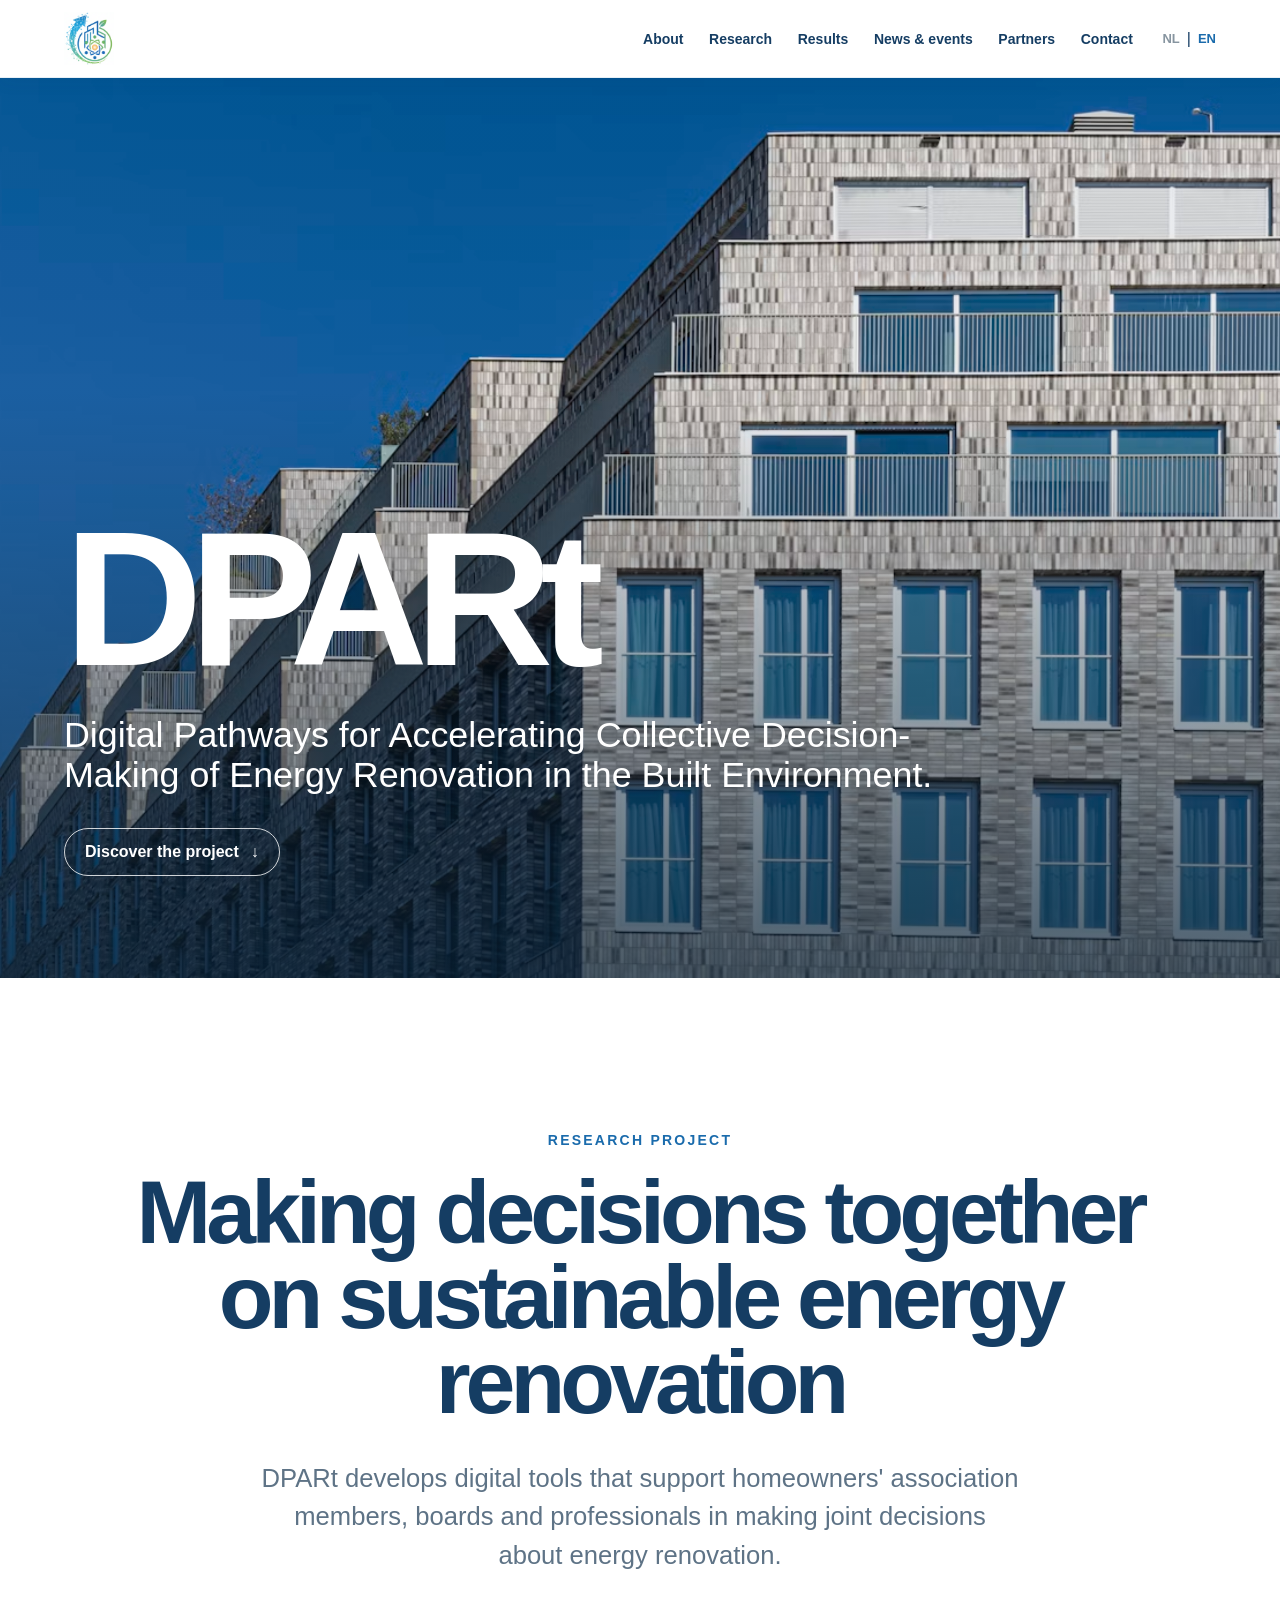
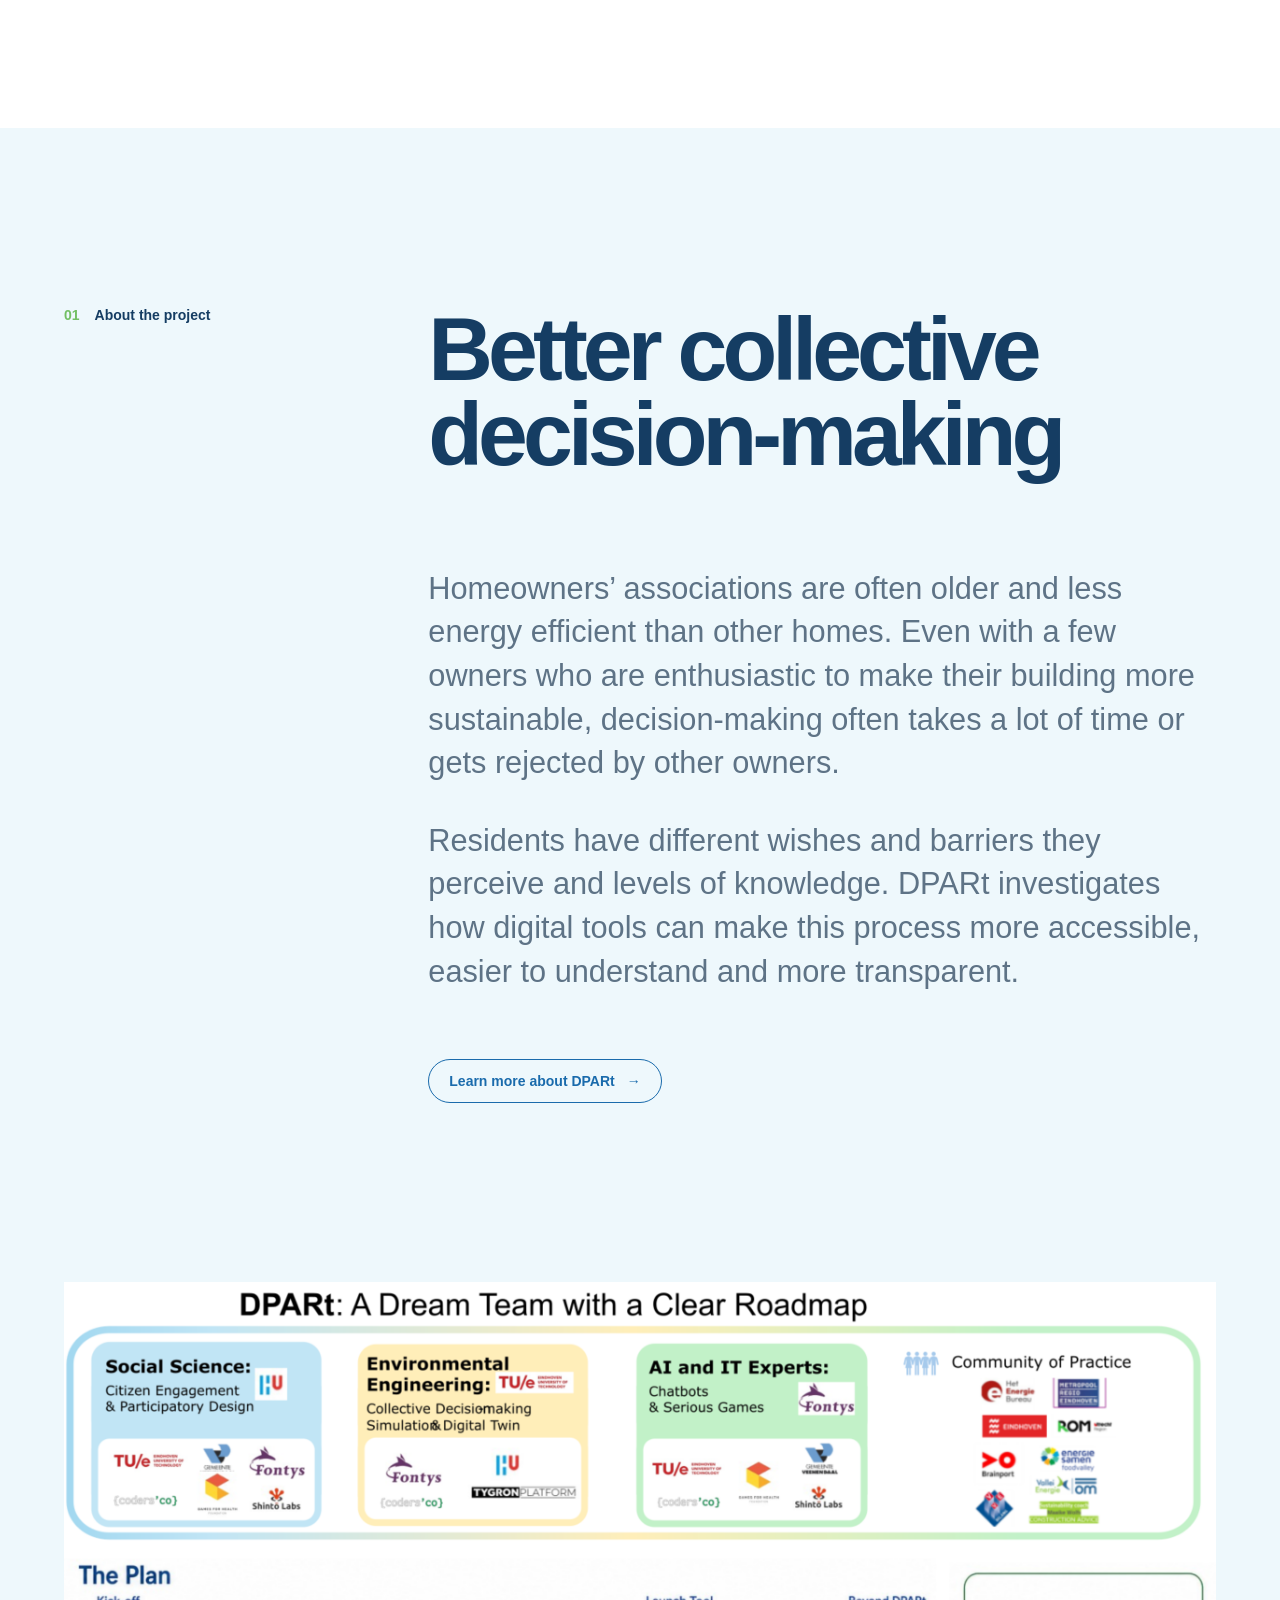
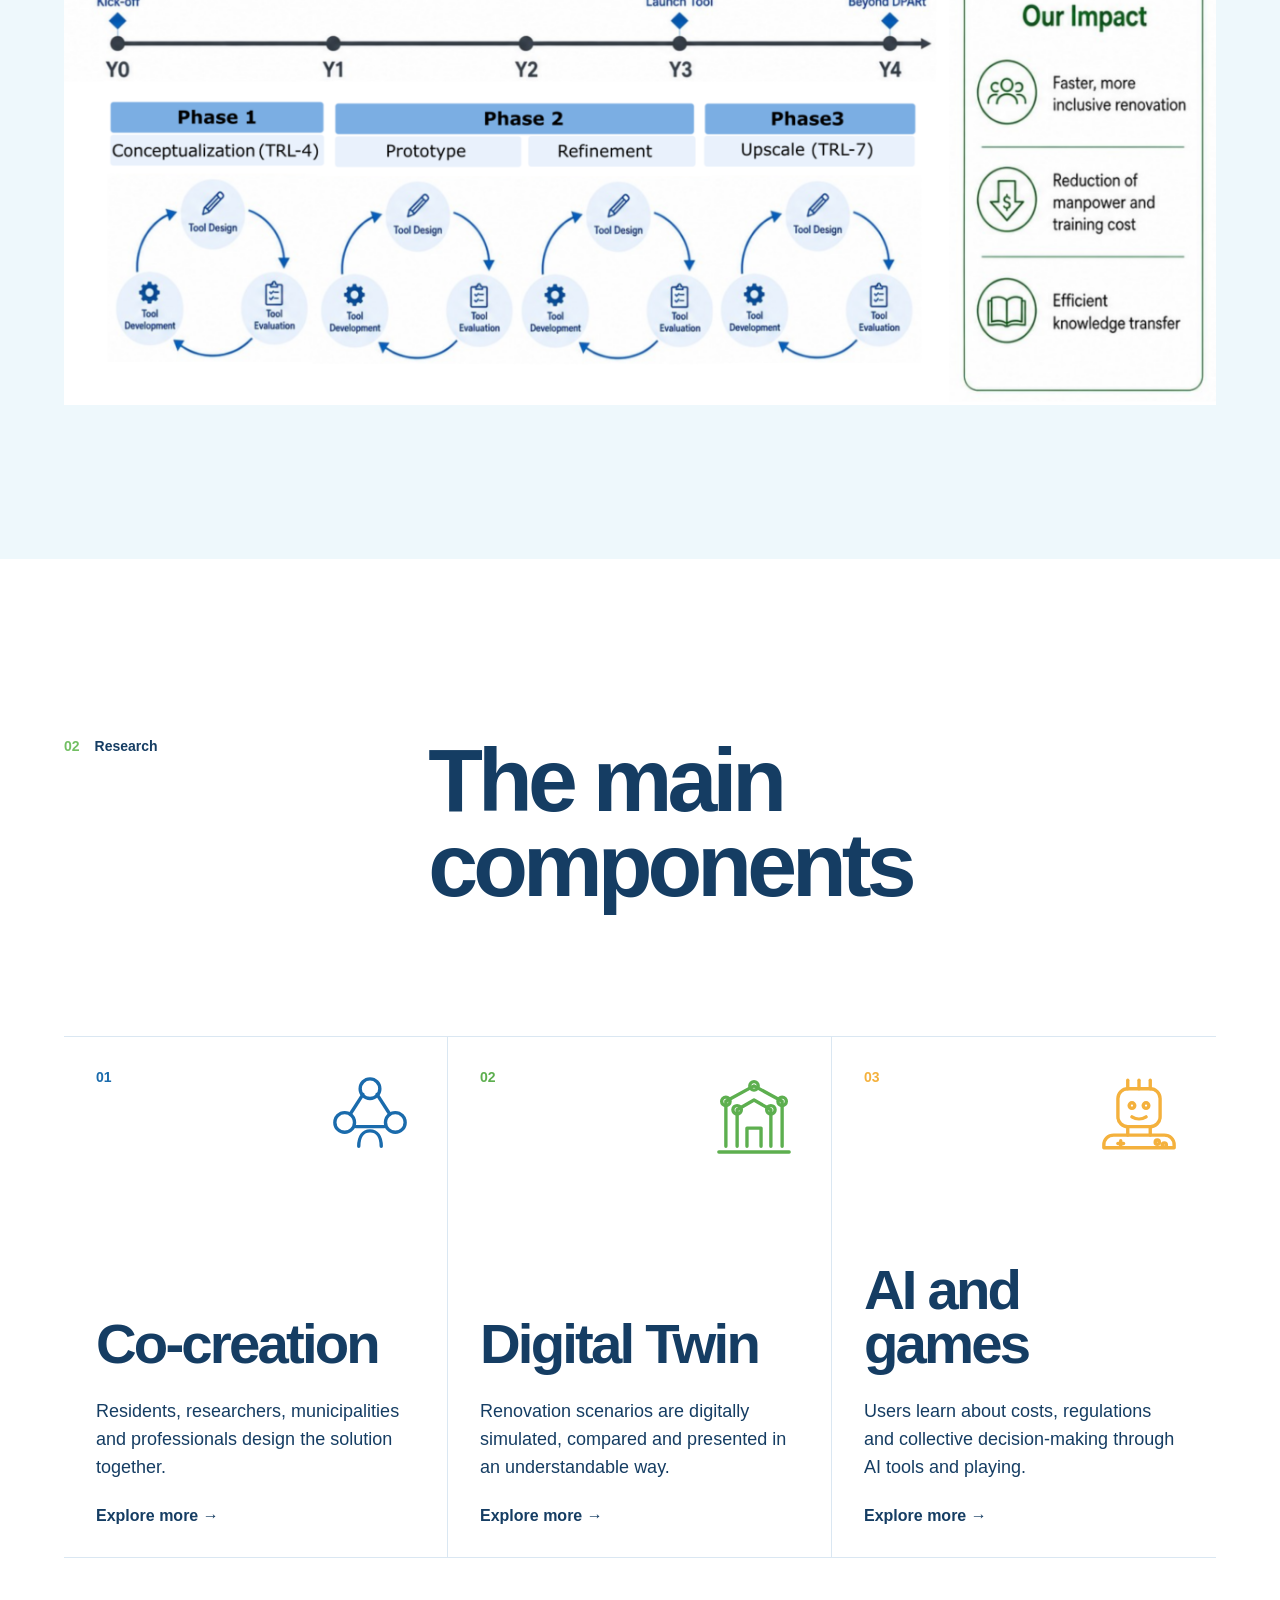
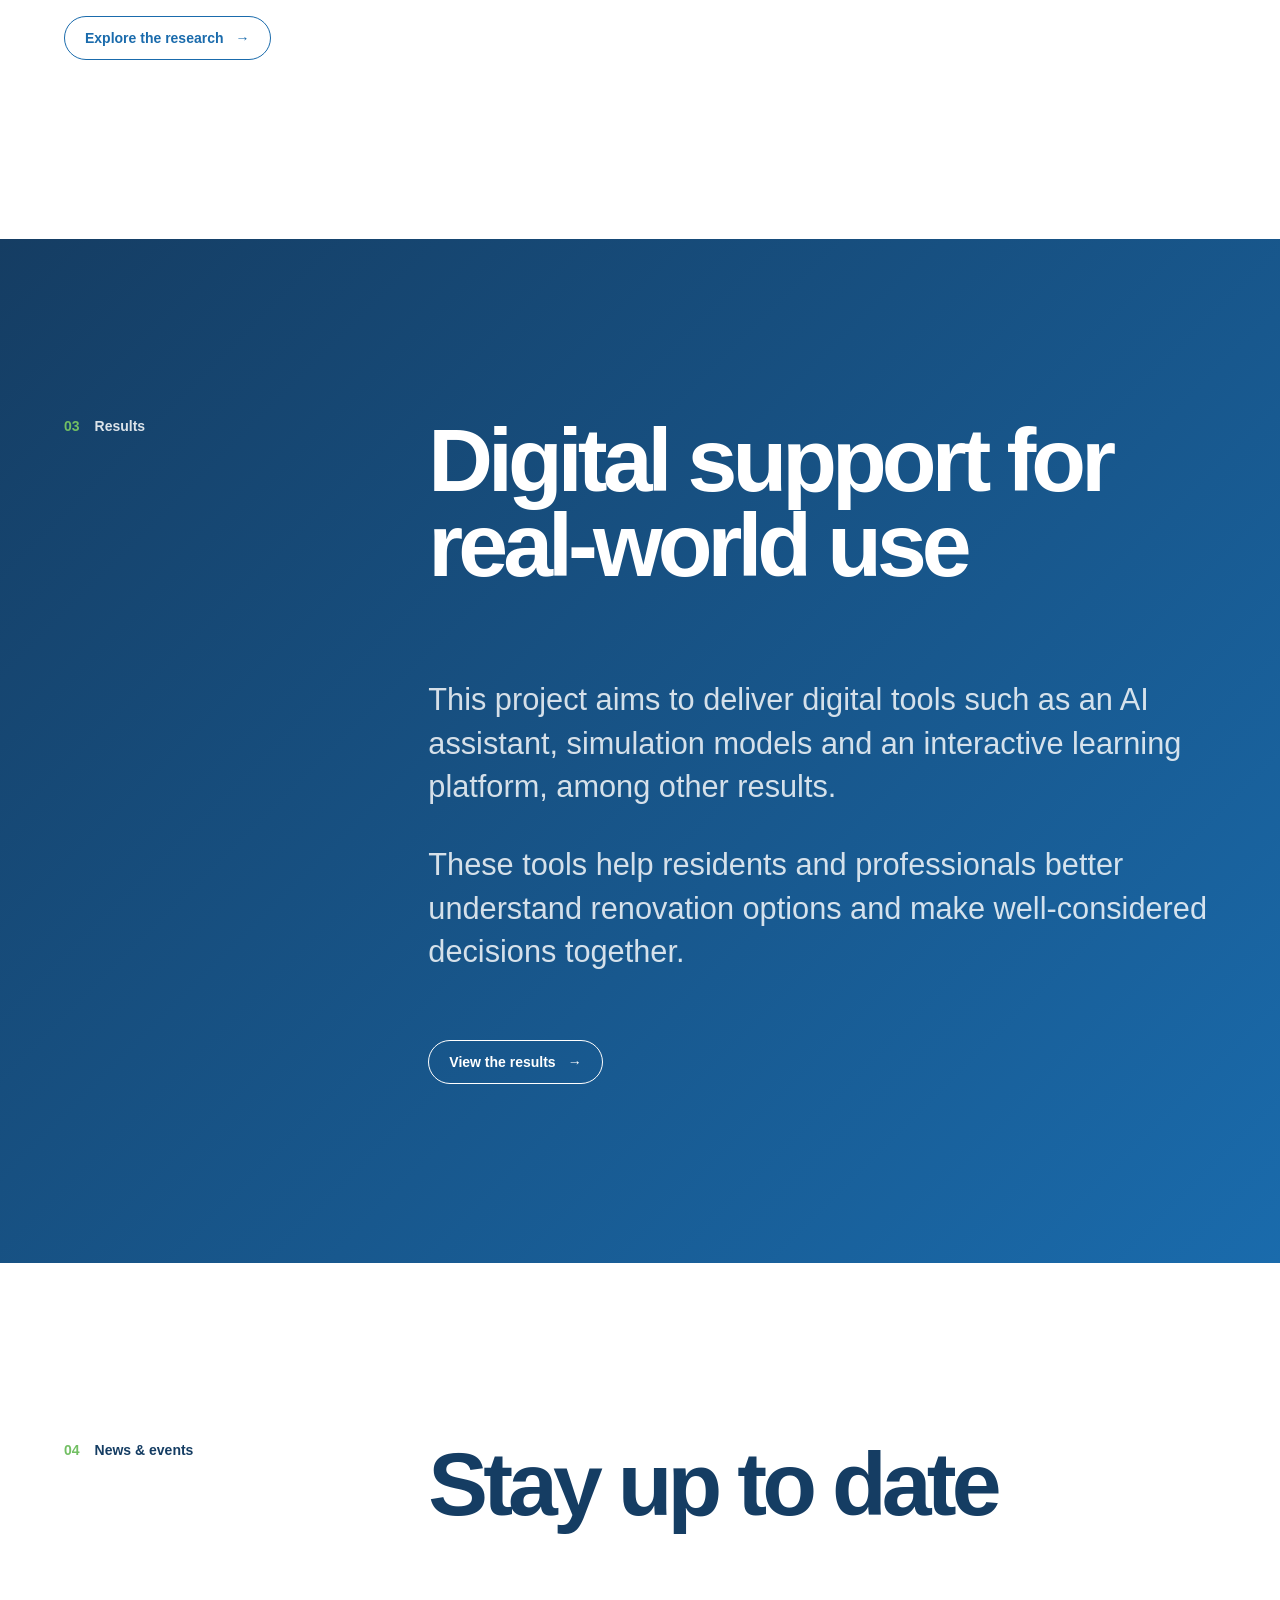
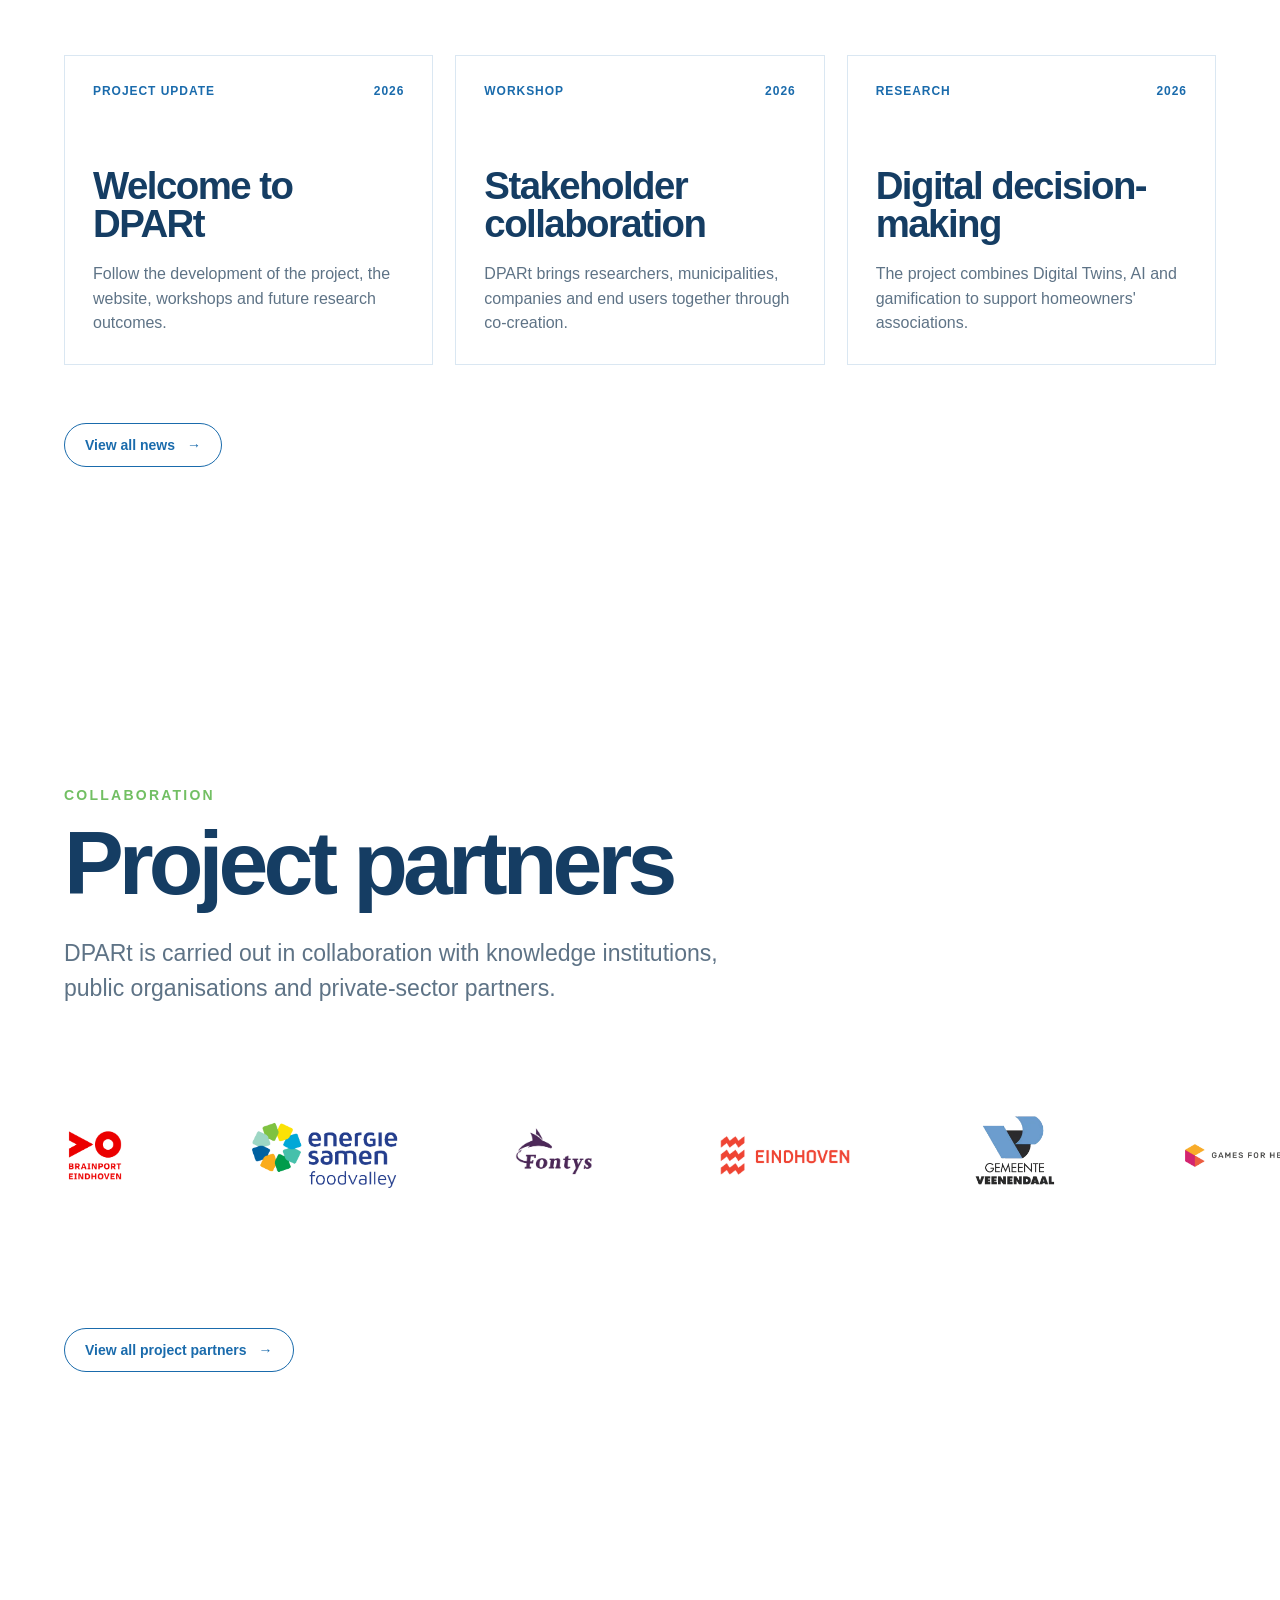
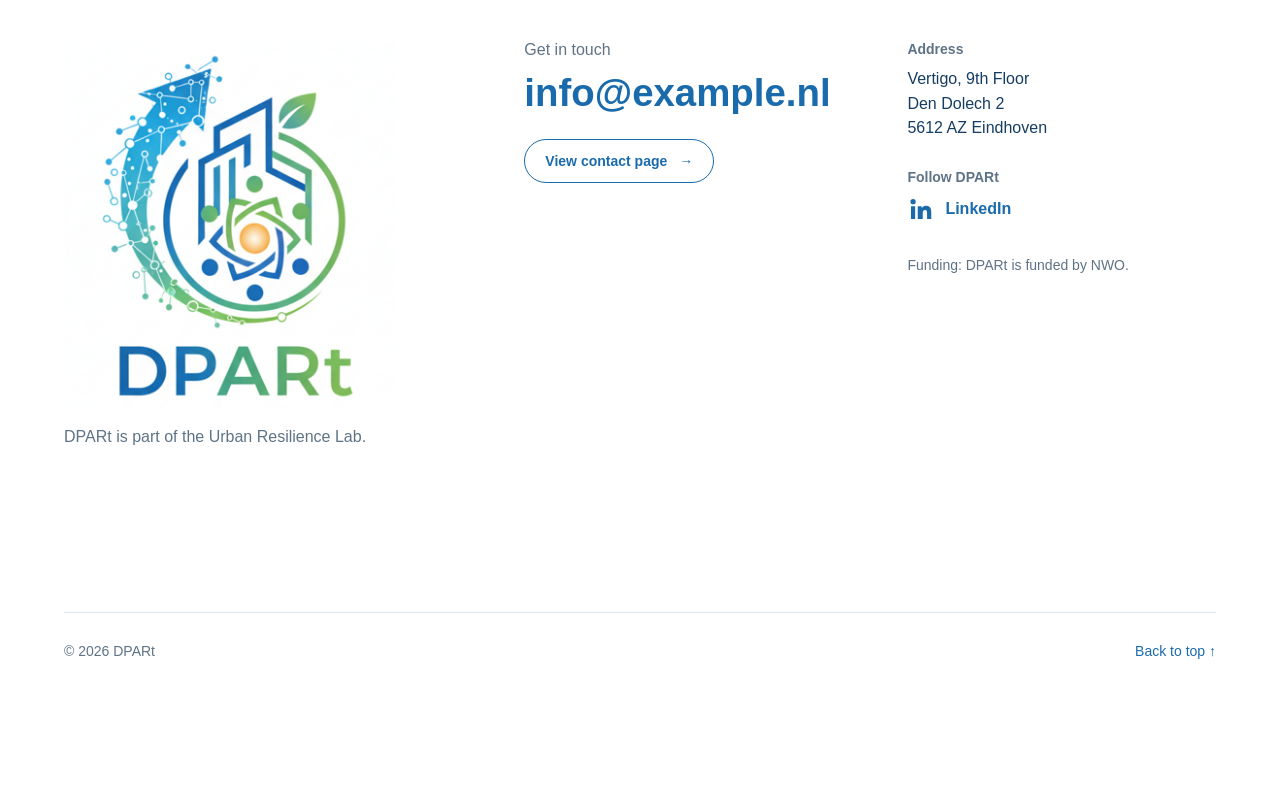
==== index.html @ 037045d2 "Initial DPARt website" ====
<!DOCTYPE html>
<html lang="nl">
<head>
  <meta charset="UTF-8">
  <meta name="viewport" content="width=device-width, initial-scale=1.0">
  <meta name="description" content="DPARt: Digital Pathways for Accelerating Collective Decision-Making of Energy Renovation in the Built Environment.">
  <link rel="icon" type="image/png" href="images/Logo_transparant.png">
  <title>DPARt</title>
  <link rel="stylesheet" href="style.css">
  <script src="script.js" defer></script>
</head>
<body data-page="home">
  <header class="navbar">
    <a class="navbar-logo" href="#top" aria-label="DPARt home">
      <img src="images/Logo_without_text.png" alt="DPARt-logo">
    </a>

    <nav class="navbar-menu" aria-label="Hoofdnavigatie">
      <a href="#about" data-i18n="navAbout">Over het project</a>
      <a href="#themes" data-i18n="navThemes">Thema's</a>
      <a href="#results" data-i18n="navResults">Resultaten</a>
      <a href="#news" data-i18n="navNews">Nieuws & events</a>
      <a href="#partners" data-i18n="navPartners">Partners</a>
      <a href="#contact" data-i18n="navContact">Contact</a>

      <div class="language-switch" role="group" aria-label="Language selection">
        <button class="language-button active" type="button" data-language="nl" aria-pressed="true">NL</button>
        <span aria-hidden="true">|</span>
        <button class="language-button" type="button" data-language="en" aria-pressed="false">EN</button>
      </div>
    </nav>

    <button class="menu-button" id="menuButton" type="button" aria-label="Open navigatiemenu" aria-expanded="false" aria-controls="mobileMenu">
      <span></span><span></span><span></span>
    </button>
  </header>

  <div class="mobile-menu" id="mobileMenu">
    <a href="#about" data-i18n="navAbout">Over het project</a>
    <a href="#themes" data-i18n="navThemes">Thema's</a>
    <a href="#results" data-i18n="navResults">Resultaten</a>
    <a href="#news" data-i18n="navNews">Nieuws & events</a>
    <a href="#partners" data-i18n="navPartners">Partners</a>
    <a href="#contact" data-i18n="navContact">Contact</a>
    <div class="language-switch mobile-language-switch">
      <button class="language-button active" type="button" data-language="nl" aria-pressed="true">NL</button>
      <span aria-hidden="true">|</span>
      <button class="language-button" type="button" data-language="en" aria-pressed="false">EN</button>
    </div>
  </div>

  <main id="top">
    <section class="hero-image">
      <img src="images/front_page_image.avif" alt="" aria-hidden="true">
      <div class="hero-overlay"></div>
      <div class="hero-copy container">
        <h1>DPARt</h1>
        <p data-i18n="heroFullTitle">Digital Pathways for Accelerating Collective Decision-Making of Energy Renovation in the Built Environment.</p>
        <a class="hero-scroll" href="#intro">
          <span data-i18n="discoverProject">Ontdek het project</span>
          <span aria-hidden="true">↓</span>
        </a>
      </div>
    </section>

    <section id="intro" class="hero-introduction">
      <div class="container hero-introduction-inner reveal">
        <p class="eyebrow" data-i18n="heroEyebrow">Onderzoeksproject</p>
        <h2 data-i18n="heroTitle">Samen beslissen over duurzame energierenovatie</h2>
        <p data-i18n="heroDescription">DPARt ontwikkelt digitale hulpmiddelen die VvE-leden, besturen en professionals ondersteunen bij gezamenlijke beslissingen over energierenovatie.</p>
      </div>
    </section>

    <section id="about" class="section section-light">
      <div class="container split-layout">
        <div class="section-label reveal"><span>01</span><p data-i18n="aboutLabel">Over het project</p></div>
        <div class="section-content">
          <h2 class="section-title reveal" data-i18n="aboutTitle">Betere gezamenlijke beslissingen</h2>
          <div class="large-text reveal">
            <p data-i18n="aboutParagraph1">Gebouwen van Verenigingen van Eigenaars zijn vaak ouder en minder energiezuinig dan andere woningen. Zelfs wanneer enkele eigenaren enthousiast zijn om hun gebouw te verduurzamen, kost besluitvorming vaak veel tijd of worden voorstellen door andere eigenaren afgewezen.</p>
            <p data-i18n="aboutParagraph2">Bewoners hebben verschillende wensen, ervaren verschillende belemmeringen en verschillen in kennisniveau. DPARt onderzoekt hoe digitale hulpmiddelen dit proces toegankelijker, begrijpelijker en transparanter kunnen maken.</p>
          </div>
          <a class="section-button reveal" href="about.html"><span data-i18n="readMoreAbout">Lees meer over DPARt</span><span>→</span></a>
        </div>
      </div>
    </section>

    <section class="image-section">
      <div class="image-wrapper reveal">
        <img src="images/Visualisation.png" alt="Visualisatie van het DPARt-onderzoeksproject">
      </div>
    </section>

    <section id="themes" class="section themes-section">
      <div class="container">
        <div class="section-heading-row reveal">
          <div class="section-label"><span>02</span><p data-i18n="themesLabel">Thema's</p></div>
          <h2 class="section-title" data-i18n="themesTitle">De belangrijkste onderdelen</h2>
        </div>

        <div class="card-grid">
          <a href="research.html#co-creation" class="theme-card theme-card-blue reveal">
            <div class="theme-card-top"><span class="card-number">01</span>
              <div class="theme-icon" aria-hidden="true">
                <svg viewBox="0 0 64 64"><circle cx="32" cy="14" r="7"/><circle cx="14" cy="38" r="7"/><circle cx="50" cy="38" r="7"/><path d="M27 18L18 32"/><path d="M37 18L46 32"/><path d="M22 41H42"/><path d="M24 55C24 48 27 44 32 44C37 44 40 48 40 55"/></svg>
              </div>
            </div>
            <div class="theme-card-content">
              <h3 data-i18n="coCreationTitle">Co-creatie</h3>
              <p data-i18n="coCreationText">Bewoners, onderzoekers, gemeenten en professionals ontwerpen de oplossing gezamenlijk.</p>
              <span class="card-link" data-i18n="exploreTheme">Ontdek meer →</span>
            </div>
          </a>

          <a href="research.html#digital-twin" class="theme-card theme-card-green reveal">
            <div class="theme-card-top"><span class="card-number">02</span>
              <div class="theme-icon" aria-hidden="true">
                <svg viewBox="0 0 64 64"><path d="M12 55V23L32 12L52 23V55"/><path d="M20 55V29L32 22L44 29V55"/><path d="M27 55V42H37V55"/><circle cx="12" cy="23" r="3"/><circle cx="32" cy="12" r="3"/><circle cx="52" cy="23" r="3"/><circle cx="20" cy="29" r="3"/><circle cx="44" cy="29" r="3"/><path d="M7 59H57"/></svg>
              </div>
            </div>
            <div class="theme-card-content">
              <h3 data-i18n="digitalTwinTitle">Digital Twin</h3>
              <p data-i18n="digitalTwinText">Renovatiescenario's worden digitaal nagebootst, vergeleken en inzichtelijk gemaakt.</p>
              <span class="card-link" data-i18n="exploreTheme">Ontdek meer →</span>
            </div>
          </a>

          <a href="research.html#ai-games" class="theme-card theme-card-orange reveal">
            <div class="theme-card-top"><span class="card-number">03</span>
              <div class="theme-icon" aria-hidden="true">
                <svg viewBox="0 0 64 64"><rect x="17" y="14" width="30" height="27" rx="7"/><path d="M24 14V8"/><path d="M32 14V8"/><path d="M40 14V8"/><path d="M24 41V47"/><path d="M40 41V47"/><circle cx="27" cy="26" r="2"/><circle cx="37" cy="26" r="2"/><path d="M27 34C30 36 34 36 37 34"/><path d="M14 47H50C54 47 57 50 57 54V56H7V54C7 50 10 47 14 47Z"/><path d="M19 51V55"/><path d="M17 53H21"/><circle cx="45" cy="52" r="1.5"/><circle cx="50" cy="54" r="1.5"/></svg>
              </div>
            </div>
            <div class="theme-card-content">
              <h3 data-i18n="aiGamesTitle">AI en games</h3>
              <p data-i18n="aiGamesText">Gebruikers leren via AI-tools en spelvormen over kosten, regelgeving en collectieve besluitvorming.</p>
              <span class="card-link" data-i18n="exploreTheme">Ontdek meer →</span>
            </div>
          </a>
        </div>

        <a class="section-button section-button-center reveal" href="research.html"><span data-i18n="viewResearch">Bekijk het onderzoek</span><span>→</span></a>
      </div>
    </section>

    <section id="results" class="section results-section">
      <div class="container split-layout">
        <div class="section-label reveal"><span>03</span><p data-i18n="resultsLabel">Resultaten</p></div>
        <div class="section-content">
          <h2 class="section-title reveal" data-i18n="resultsTitle">Digitale ondersteuning voor de praktijk</h2>
          <div class="large-text reveal">
            <p data-i18n="resultsParagraph1">Dit project heeft als doel digitale hulpmiddelen op te leveren, waaronder een AI-assistent, simulatiemodellen en een interactief leerplatform.</p>
            <p data-i18n="resultsParagraph2">Deze hulpmiddelen helpen bewoners en professionals om renovatiemogelijkheden beter te begrijpen en gezamenlijk afgewogen keuzes te maken.</p>
          </div>
          <a class="section-button section-button-light reveal" href="results.html"><span data-i18n="viewResults">Bekijk de resultaten</span><span>→</span></a>
        </div>
      </div>
    </section>

    <section id="news" class="section news-section">
      <div class="container">
        <div class="section-heading-row reveal">
          <div class="section-label"><span>04</span><p data-i18n="newsLabel">Nieuws & events</p></div>
          <h2 class="section-title" data-i18n="newsTitle">Blijf op de hoogte</h2>
        </div>
        <div class="news-grid">
          <article class="news-card reveal"><div class="news-card-meta"><span data-i18n="newsTypeProject">Projectupdate</span><span>2026</span></div><h3 data-i18n="newsCard1Title">Welkom bij DPARt</h3><p data-i18n="newsCard1Text">Volg de ontwikkeling van het project, de website, workshops en toekomstige onderzoeksresultaten.</p></article>
          <article class="news-card reveal"><div class="news-card-meta"><span data-i18n="newsTypeWorkshop">Workshop</span><span>2026</span></div><h3 data-i18n="newsCard2Title">Samenwerking met stakeholders</h3><p data-i18n="newsCard2Text">DPARt brengt onderzoekers, gemeenten, bedrijven en eindgebruikers samen in co-creatie.</p></article>
          <article class="news-card reveal"><div class="news-card-meta"><span data-i18n="newsTypeResearch">Onderzoek</span><span>2026</span></div><h3 data-i18n="newsCard3Title">Digitale besluitvorming</h3><p data-i18n="newsCard3Text">Het project combineert Digital Twins, AI en gamification voor ondersteuning van VvE's.</p></article>
        </div>
        <a class="section-button section-button-center reveal" href="news.html"><span data-i18n="viewNews">Bekijk al het nieuws</span><span>→</span></a>
      </div>
    </section>

    <section id="partners" class="partners-section">
      <div class="container partners-heading">
        <p class="partners-eyebrow" data-i18n="partnersEyebrow">Samenwerking</p>
        <h2 data-i18n="partnersTitle">Projectpartners</h2>
        <p class="partners-introduction" data-i18n="partnersIntroduction">DPARt wordt uitgevoerd in samenwerking met kennisinstellingen, publieke organisaties en marktpartijen.</p>
      </div>
      <div class="logo-slider">
        <div class="logo-slider__track">
          <div class="logo-slider__group">
            <div class="partner-logo"><img src="images/BE_logo.png" alt="BE"></div>
            <div class="partner-logo"><img src="images/ESF_logo.png" alt="ESF"></div>
            <div class="partner-logo"><img src="images/Fontys_logo.png" alt="Fontys"></div>
            <div class="partner-logo"><img src="images/GE_logo.png" alt="GE"></div>
            <div class="partner-logo"><img src="images/Gemeente_Veenendaal_logo.webp" alt="Gemeente Veenendaal"></div>
            <div class="partner-logo"><img src="images/GFH_logo.png" alt="GFH"></div>
            <div class="partner-logo"><img src="images/HEB_logo.png" alt="HEB"></div>
            <div class="partner-logo"><img src="images/HU_logo.png" alt="Hogeschool Utrecht"></div>
            <div class="partner-logo"><img src="images/MRE_logo.png" alt="MRE"></div>
            <div class="partner-logo"><img src="images/Shinto_Labs_logo.png" alt="Shinto Labs"></div>
            <div class="partner-logo"><img src="images/TUe_logo.png" alt="TU/e"></div>
            <div class="partner-logo"><img src="images/TYGRON_PLATFORM_logo.png" alt="Tygron Platform"></div>
            <div class="partner-logo"><img src="images/ROM_logo.png" alt="ROM"></div>
            <div class="partner-logo"><img src="images/MW_logo.png" alt=""></div>
            <div class="partner-logo"><img src="images/VE_om.webp" alt=""></div>
            <div class="partner-logo"><img src="images/VvE_belang_logo.png" alt="VvE Belang"></div>
          </div>
          <div class="logo-slider__group" aria-hidden="true">
            <div class="partner-logo"><img src="images/BE_logo.png" alt=""></div>
            <div class="partner-logo"><img src="images/ESF_logo.png" alt=""></div>
            <div class="partner-logo"><img src="images/Fontys_logo.png" alt=""></div>
            <div class="partner-logo"><img src="images/GE_logo.png" alt=""></div>
            <div class="partner-logo"><img src="images/Gemeente_Veenendaal_logo.webp" alt=""></div>
            <div class="partner-logo"><img src="images/GFH_logo.png" alt=""></div>
            <div class="partner-logo"><img src="images/HEB_logo.png" alt=""></div>
            <div class="partner-logo"><img src="images/HU_logo.png" alt=""></div>
            <div class="partner-logo"><img src="images/MRE_logo.png" alt=""></div>
            <div class="partner-logo"><img src="images/Shinto_Labs_logo.png" alt=""></div>
            <div class="partner-logo"><img src="images/TUe_logo.png" alt=""></div>
            <div class="partner-logo"><img src="images/TYGRON_PLATFORM_logo.png" alt=""></div>
            <div class="partner-logo"><img src="images/ROM_logo.png" alt=""></div>
            <div class="partner-logo"><img src="images/MW_logo.png" alt=""></div>
            <div class="partner-logo"><img src="images/VE_om.webp" alt=""></div>
            <div class="partner-logo"><img src="images/VvE_belang_logo.png" alt=""></div>
          </div>
        </div>
      </div>

      <div class="container partners-more">
        <a class="section-button section-button-center" href="partners.html">
          <span data-i18n="viewPartners">Bekijk alle projectpartners</span>
          <span aria-hidden="true">→</span>
        </a>
      </div>
    </section>
  </main>

  <footer id="contact">
    <div class="container footer-content">
      <div>
        <img class="footer-logo" src="images/Logo_DPARt.png" alt="DPARt-logo">
        <p class="footer-note" data-i18n="urbanLabNote">DPARt is onderdeel van het Urban Resilience Lab.</p>
      </div>
      <div class="footer-contact">
        <p data-i18n="contactTitle">Neem contact op</p>
        <a href="mailto:info@example.nl">info@example.nl</a>
        <a class="section-button footer-contact-button" href="contact.html">
          <span data-i18n="viewContactPage">Bekijk de contactpagina</span>
          <span aria-hidden="true">→</span>
        </a>
      </div>
      
      <div class="footer-details">
        <div class="footer-address-block">
          <p class="footer-heading" data-i18n="addressTitle">Adres</p>
          <a
            class="footer-address"
            href="https://www.google.com/maps/place/Vertigo/@51.4463122,5.485064,17z/data=!3m1!4b1!4m6!3m5!1s0x47c6d91e266d62e9:0xbd166703870cba44!8m2!3d51.4463122!4d5.485064!16s%2Fg%2F11c37nh8nc?entry=ttu"
            target="_blank"
            rel="noopener noreferrer"
          >
            Vertigo, 9th Floor<br>
            Den Dolech 2<br>
            5612 AZ Eindhoven
          </a>
        </div>

        <div class="footer-social-block">
          <p class="footer-heading" data-i18n="followTitle">Volg DPARt</p>
          <a
            class="linkedin-link"
            href="https://www.linkedin.com/showcase/dpart-project/"
            target="_blank"
            rel="noopener noreferrer"
            aria-label="DPARt op LinkedIn"
          >
            <svg viewBox="0 0 24 24" aria-hidden="true">
              <path d="M5.2 3.5A2.2 2.2 0 1 1 5.2 8a2.2 2.2 0 0 1 0-4.5ZM3.4 9.6H7v11H3.4v-11Zm5.8 0h3.4v1.5h.1c.5-.9 1.7-1.9 3.6-1.9 3.8 0 4.5 2.5 4.5 5.8v5.6h-3.6v-5c0-1.2 0-2.8-1.7-2.8s-2 1.3-2 2.7v5.1H9.2v-11Z"/>
            </svg>
            <span>LinkedIn</span>
          </a>
        </div>

        <p class="footer-funding" data-i18n="fundingAcknowledgement">
          Financiering: DPARt wordt gefinancierd door NWO.
        </p>
      </div>

      <div class="footer-bottom">
        <p>© 2026 DPARt</p>
        <a href="#top" data-i18n="backToTop">Terug naar boven ↑</a>
      </div>
    </div>
  </footer>
</body>
</html>
---- style.css ----
:root {
  --white: #ffffff;
  --background: #eef8fc;
  --primary-blue: #1a6bac;
  --dark-blue: #153d63;
  --green: #72bf63;
  --dark-green: #5daf4f;
  --orange: #f4b13d;
  --dark-orange: #d88d16;
  --muted: #5e7386;
  --line: rgba(26, 107, 172, 0.16);

  --page-padding: clamp(20px, 5vw, 80px);
  --max-width: 1440px;
  --navbar-height: 78px;
}

/* =========================================================
   BASIS
========================================================= */

* {
  box-sizing: border-box;
}

html {
  scroll-behavior: smooth;
  scroll-padding-top: 95px;
}

body {
  margin: 0;
  overflow-x: hidden;

  background: var(--background);
  color: var(--dark-blue);

  font-family: Arial, Helvetica, sans-serif;
}

body.menu-open {
  overflow: hidden;
}

img {
  display: block;
  max-width: 100%;
}

a {
  color: inherit;
}

button {
  font: inherit;
}

.container {
  width: min(
    calc(100% - (2 * var(--page-padding))),
    var(--max-width)
  );

  margin-inline: auto;
}

/* =========================================================
   NAVBAR
========================================================= */

.navbar {
  position: fixed;
  inset: 0 0 auto 0;
  z-index: 1000;

  height: var(--navbar-height);
  padding-inline: var(--page-padding);

  display: flex;
  align-items: center;
  justify-content: space-between;

  background: var(--white);
  border-bottom: 1px solid rgba(26, 107, 172, 0.1);
  box-shadow: 0 4px 18px rgba(21, 61, 99, 0.05);
}

.navbar-logo {
  width: 50px;
  flex: 0 0 auto;
  text-decoration: none;
}

.navbar-logo img {
  width: 100%;
  height: auto;
  object-fit: contain;
}

.navbar-menu {
  margin-left: auto;

  display: flex;
  align-items: center;
  gap: clamp(16px, 2vw, 30px);
}

.navbar-menu a {
  position: relative;

  color: var(--dark-blue);

  font-size: 14px;
  font-weight: 600;
  text-decoration: none;
}

.navbar-menu a::after {
  content: "";

  position: absolute;
  left: 0;
  bottom: -7px;

  width: 100%;
  height: 2px;

  background: linear-gradient(
    90deg,
    var(--primary-blue),
    var(--green)
  );

  transform: scaleX(0);
  transform-origin: right;

  transition: transform 250ms ease;
}

.navbar-menu a:hover::after {
  transform: scaleX(1);
  transform-origin: left;
}

/* =========================================================
   TAALWISSELAAR
========================================================= */

.language-switch {
  display: flex;
  align-items: center;
  gap: 7px;

  margin-left: 4px;
}

.language-button {
  padding: 0;

  border: 0;
  background: transparent;

  color: #8795a0;

  font-size: 13px;
  font-weight: 700;

  cursor: pointer;

  transition: color 200ms ease;
}

.language-button.active,
.language-button:hover {
  color: var(--primary-blue);
}

/* =========================================================
   MOBIEL MENU
========================================================= */

.menu-button {
  display: none;

  width: 44px;
  height: 44px;
  padding: 10px;

  border: 0;
  background: transparent;

  cursor: pointer;
}

.menu-button span {
  display: block;

  width: 100%;
  height: 2px;
  margin-block: 6px;

  background: var(--primary-blue);

  transition:
    transform 300ms ease,
    opacity 300ms ease;
}

.menu-button.active span:nth-child(1) {
  transform: translateY(8px) rotate(45deg);
}

.menu-button.active span:nth-child(2) {
  opacity: 0;
}

.menu-button.active span:nth-child(3) {
  transform: translateY(-8px) rotate(-45deg);
}

.mobile-menu {
  position: fixed;
  z-index: 900;
  inset: 0;

  padding:
    120px
    var(--page-padding)
    50px;

  display: flex;
  flex-direction: column;
  justify-content: center;
  gap: 24px;

  background: var(--white);

  opacity: 0;
  visibility: hidden;
  pointer-events: none;

  transition:
    opacity 300ms ease,
    visibility 300ms ease;
}

.mobile-menu.open {
  opacity: 1;
  visibility: visible;
  pointer-events: auto;
}

.mobile-menu a {
  padding-bottom: 18px;

  border-bottom: 1px solid var(--line);

  color: var(--dark-blue);

  font-size: clamp(28px, 8vw, 50px);
  font-weight: 600;
  text-decoration: none;
}

.mobile-language-switch {
  margin-top: 15px;
}

/* =========================================================
   HERO
========================================================= */

.hero-image {
  position: relative;

  height: 100svh;
  min-height: 650px;
  margin-top: var(--navbar-height);

  overflow: hidden;
}

.hero-image > img {
  position: absolute;
  inset: 0;

  width: 100%;
  height: 100%;

  object-fit: cover;
}

.hero-overlay {
  position: absolute;
  inset: 0;

  background:
    linear-gradient(
      to top,
      rgba(9, 34, 55, 0.72),
      rgba(9, 34, 55, 0.08) 65%
    );
}

.hero-copy {
  position: relative;
  z-index: 2;

  height: 100%;
  padding-bottom: clamp(60px, 8vw, 110px);

  display: flex;
  flex-direction: column;
  justify-content: flex-end;

  color: var(--white);
}

.hero-copy h1 {
  margin: 0;

  font-size: clamp(86px, 15vw, 220px);
  line-height: 0.78;
  letter-spacing: -0.07em;
}

.hero-copy > p {
  max-width: 950px;
  margin: 42px 0 0;

  font-size: clamp(22px, 2.8vw, 40px);
  line-height: 1.12;
}

.hero-scroll {
  display: inline-flex;
  align-items: center;
  gap: 12px;

  align-self: flex-start;

  margin-top: 32px;
  padding: 14px 20px;

  border: 1px solid rgba(255, 255, 255, 0.8);
  border-radius: 999px;

  color: var(--white);

  font-weight: 700;
  text-decoration: none;

  transition:
    background-color 250ms ease,
    color 250ms ease,
    transform 250ms ease;
}

.hero-scroll:hover {
  color: var(--dark-blue);
  background: var(--white);

  transform: translateY(-2px);
}

/* =========================================================
   INTRODUCTIE
========================================================= */

.hero-introduction {
  padding-block: clamp(90px, 12vw, 170px);

  background: var(--white);
}

.hero-introduction-inner {
  max-width: 1080px;
  text-align: center;
}

.eyebrow {
  margin: 0 0 22px;

  color: var(--primary-blue);

  font-size: 14px;
  font-weight: 700;
  letter-spacing: 0.16em;
  text-transform: uppercase;
}

.hero-introduction h2 {
  margin: 0 auto;

  color: var(--dark-blue);

  font-size: clamp(48px, 7vw, 105px);
  line-height: 0.95;
  letter-spacing: -0.055em;
}

.hero-introduction p:last-child {
  max-width: 760px;
  margin: 34px auto 0;

  color: var(--muted);

  font-size: clamp(19px, 2vw, 27px);
  line-height: 1.5;
}

/* =========================================================
   ALGEMENE SECTIES
========================================================= */

.section {
  padding-block: clamp(110px, 14vw, 210px);
}

.section-light {
  background: var(--background);
}

.section-white,
.themes-section,
.news-section {
  background: var(--white);
}

.split-layout,
.section-heading-row {
  display: grid;
  grid-template-columns:
    minmax(160px, 0.6fr)
    minmax(300px, 2fr);

  gap: clamp(50px, 10vw, 180px);
}

.section-heading-row {
  margin-bottom: clamp(70px, 10vw, 130px);
}

.section-label {
  display: flex;
  align-items: flex-start;
  gap: 15px;

  color: var(--dark-blue);

  font-size: 14px;
  font-weight: 600;
}

.section-label span {
  color: var(--green);
}

.section-label p {
  margin: 0;
}

.section-content {
  max-width: 980px;
}

.section-title,
.partners-heading h2 {
  margin: 0;

  color: var(--dark-blue);

  font-size: clamp(48px, 7vw, 105px);
  line-height: 0.95;
  letter-spacing: -0.055em;
}

.large-text {
  max-width: 850px;
  margin-top: clamp(50px, 7vw, 90px);
}

.large-text p {
  margin: 0 0 34px;

  color: var(--muted);

  font-size: clamp(21px, 2.4vw, 35px);
  line-height: 1.42;
}

/* =========================================================
   ALGEMENE KNOPPEN
========================================================= */

.section-button {
  display: inline-flex;
  align-items: center;
  gap: 12px;

  width: fit-content;
  margin-top: 32px;
  padding: 14px 20px;

  border: 1px solid var(--primary-blue);
  border-radius: 999px;

  color: var(--primary-blue);
  background: transparent;

  font-size: 14px;
  font-weight: 700;
  line-height: 1;
  text-decoration: none;

  transition:
    background-color 250ms ease,
    color 250ms ease,
    transform 250ms ease;
}

.section-button:hover {
  color: var(--white);
  background: var(--primary-blue);

  transform: translateY(-2px);
}

.section-button-center {
  margin: 58px auto 0;
}

.section-button-light {
  border-color: var(--white);
  color: var(--white);
}

.section-button-light:hover {
  color: var(--dark-blue);
  background: var(--white);
}

/* =========================================================
   VISUALISATION
========================================================= */

.image-section {
  padding:
    0
    var(--page-padding)
    clamp(100px, 12vw, 180px);

  background: var(--background);
}

.image-wrapper {
  width: min(100%, 1600px);
  margin-inline: auto;

  overflow: hidden;

  background: var(--white);
}

.image-wrapper img {
  width: 100%;
  height: auto;

  object-fit: contain;
}

/* =========================================================
   THEMAKAARTEN
========================================================= */

.card-grid {
  display: grid;
  grid-template-columns: repeat(3, 1fr);

  border-top: 1px solid var(--line);
  border-bottom: 1px solid var(--line);
}

.theme-card {
  min-height: 520px;
  padding: 32px;

  display: flex;
  flex-direction: column;
  justify-content: space-between;

  border-right: 1px solid var(--line);

  color: var(--dark-blue);
  background: var(--white);

  text-decoration: none;

  transition:
    background-color 350ms ease,
    color 350ms ease,
    transform 350ms ease,
    box-shadow 350ms ease;
}

.theme-card:last-child {
  border-right: 0;
}

.theme-card:hover {
  color: var(--white);

  transform: translateY(-10px);

  box-shadow:
    0 20px 45px rgba(21, 61, 99, 0.14);
}

.theme-card-blue:hover {
  background: var(--primary-blue);
}

.theme-card-green:hover {
  background: var(--dark-green);
}

.theme-card-orange:hover {
  background: var(--dark-orange);
}

.theme-card-top {
  display: flex;
  align-items: flex-start;
  justify-content: space-between;
  gap: 25px;
}

.card-number {
  color: var(--primary-blue);

  font-size: 14px;
  font-weight: 700;
}

.theme-card-green .card-number {
  color: var(--dark-green);
}

.theme-card-orange .card-number {
  color: var(--orange);
}

.theme-icon {
  width: 90px;
  height: 90px;

  flex-shrink: 0;
}

.theme-icon svg {
  width: 100%;
  height: 100%;

  fill: none;
  stroke: currentColor;
  stroke-width: 2.4;
  stroke-linecap: round;
  stroke-linejoin: round;
}

.theme-card-blue .theme-icon {
  color: var(--primary-blue);
}

.theme-card-green .theme-icon {
  color: var(--dark-green);
}

.theme-card-orange .theme-icon {
  color: var(--orange);
}

.theme-card:hover .theme-icon,
.theme-card:hover .card-number {
  color: var(--white);
}

.theme-card-content {
  margin-top: auto;
}

.theme-card h3 {
  margin: 0 0 28px;

  font-size: clamp(38px, 4.4vw, 67px);
  line-height: 0.95;
  letter-spacing: -0.05em;
}

.theme-card p {
  margin: 0;

  font-size: 18px;
  line-height: 1.55;
}

.card-link {
  display: inline-block;

  margin-top: 25px;

  font-weight: 700;
}

/* =========================================================
   RESULTATEN
========================================================= */

.results-section {
  color: var(--white);

  background:
    linear-gradient(
      135deg,
      var(--dark-blue),
      var(--primary-blue)
    );
}

.results-section .section-title {
  color: var(--white);
}

.results-section .section-label {
  color: rgba(255, 255, 255, 0.85);
}

.results-section .large-text p {
  color: rgba(255, 255, 255, 0.82);
}

/* =========================================================
   NIEUWS
========================================================= */

.news-grid,
.news-page-grid {
  display: grid;
  grid-template-columns: repeat(3, 1fr);
  gap: 22px;
}

.news-card {
  min-height: 310px;
  padding: 28px;

  display: flex;
  flex-direction: column;

  border: 1px solid var(--line);

  background: var(--white);
}

.news-card-meta {
  display: flex;
  justify-content: space-between;
  gap: 20px;

  color: var(--primary-blue);

  font-size: 12px;
  font-weight: 700;
  letter-spacing: 0.08em;
  text-transform: uppercase;
}

.news-card h3,
.news-card h2 {
  margin: auto 0 18px;

  color: var(--dark-blue);

  font-size: clamp(30px, 3vw, 48px);
  line-height: 1;
  letter-spacing: -0.04em;
}

.news-card p {
  margin: 0;

  color: var(--muted);

  line-height: 1.55;
}

/* =========================================================
   PARTNERS OP HOMEPAGE
========================================================= */

.partners-section {
  overflow: hidden;

  padding-block: clamp(90px, 11vw, 160px);

  background: var(--white);
}

.partners-heading {
  margin-bottom: clamp(55px, 7vw, 95px);
}

.partners-eyebrow {
  margin: 0 0 18px;

  color: var(--green);

  font-size: 14px;
  font-weight: 700;
  letter-spacing: 0.16em;
  text-transform: uppercase;
}

.partners-introduction {
  max-width: 720px;
  margin: 30px 0 0;

  color: var(--muted);

  font-size: clamp(18px, 1.8vw, 25px);
  line-height: 1.5;
}

.logo-slider {
  overflow: hidden;
}

.logo-slider__track {
  display: flex;

  width: max-content;

  animation:
    partner-logo-scroll 45s linear infinite;
}

.logo-slider__group {
  display: flex;
  align-items: center;
  gap: 40px;

  padding-right: 40px;
}

.partner-logo {
  width: 190px;
  height: 120px;
  padding: 20px;

  display: flex;
  align-items: center;
  justify-content: center;
}

.partner-logo img {
  width: 100%;
  height: 100%;

  object-fit: contain;
}

.partners-more {
  padding-top: 55px;
}

@keyframes partner-logo-scroll {
  from {
    transform: translateX(0);
  }

  to {
    transform: translateX(-50%);
  }
}

/* =========================================================
   ALGEMENE SUBPAGINA'S
========================================================= */

.subpage-main {
  padding-top: var(--navbar-height);
}

.subpage-hero {
  padding-block: clamp(90px, 12vw, 160px);

  background: var(--white);
}

.subpage-hero h1 {
  margin: 0;

  color: var(--dark-blue);

  font-size: clamp(68px, 11vw, 170px);
  line-height: 0.82;
  letter-spacing: -0.07em;
}

.subpage-lead {
  max-width: 850px;
  margin: 48px 0 0;

  color: var(--muted);

  font-size: clamp(21px, 2.5vw, 34px);
  line-height: 1.45;
}

.back-link {
  display: inline-block;

  margin-bottom: 50px;

  color: var(--primary-blue);

  font-weight: 700;
  text-decoration: none;
}

.detail-section {
  padding-block: clamp(90px, 11vw, 160px);
}

.detail-grid {
  display: grid;
  grid-template-columns:
    130px
    1fr;

  gap: clamp(35px, 8vw, 130px);
}

.detail-number {
  color: var(--primary-blue);

  font-size: clamp(52px, 7vw, 110px);
  font-weight: 700;
  line-height: 1;
}

.detail-green {
  color: var(--dark-green);
}

.detail-orange {
  color: var(--orange);
}

.detail-grid h2,
.contact-grid h2 {
  margin: 0 0 30px;

  color: var(--dark-blue);

  font-size: clamp(44px, 6vw, 85px);
  line-height: 0.95;
  letter-spacing: -0.05em;
}

.detail-grid p {
  max-width: 850px;
  margin: 0;

  color: var(--muted);

  font-size: clamp(20px, 2.2vw, 30px);
  line-height: 1.5;
}

/* =========================================================
   RESULTATENPAGINA
========================================================= */

.result-list {
  display: grid;
  gap: 1px;

  background: var(--line);
}

.result-item {
  padding: 45px;

  display: grid;
  grid-template-columns:
    110px
    1fr;

  gap: 30px;

  background: var(--white);
}

.result-item > span {
  color: var(--green);

  font-weight: 700;
}

.result-item h2 {
  margin: 0 0 16px;

  font-size: clamp(34px, 4vw, 58px);
  letter-spacing: -0.04em;
}

.result-item p {
  margin: 0;

  color: var(--muted);

  font-size: 19px;
  line-height: 1.55;
}

/* =========================================================
   CONTACTPAGINA
========================================================= */

.contact-grid {
  display: grid;
  grid-template-columns:
    1.4fr
    0.8fr;

  gap: 80px;
  align-items: start;
}

.contact-grid p {
  color: var(--muted);

  font-size: 20px;
  line-height: 1.6;
}

.contact-card {
  padding: 30px;

  border: 1px solid var(--line);

  background: var(--white);
}

.contact-card p {
  margin-top: 0;
}

.contact-card a {
  color: var(--primary-blue);

  font-size: clamp(24px, 3vw, 40px);
  font-weight: 700;
  text-decoration: none;
}

/* =========================================================
   PARTNERDETAILPAGINA
========================================================= */

.partner-groups-section {
  padding-block: clamp(80px, 10vw, 150px);

  background: var(--white);
}

.partner-groups {
  display: grid;
  gap: 28px;
}

.partner-group {
  padding: clamp(28px, 4vw, 55px);

  display: grid;
  grid-template-columns:
    minmax(420px, 0.95fr)
    minmax(0, 1.55fr);

  gap: clamp(60px, 7vw, 120px);
  align-items: stretch;

  border: 1px solid rgba(21, 61, 99, 0.08);
  border-radius: 28px;
}

.partner-group-blue {
  background: #dff4fc;
}

.partner-group-yellow {
  background: #fff2c2;
}

.partner-group-green {
  background: #dff6df;
}

.partner-group-community {
  background: #f4f8fb;
}

.partner-group-copy {
  display: flex;
  flex-direction: column;
}

.partner-group-number {
  margin: 0 0 auto;

  color: var(--primary-blue);

  font-size: 13px;
  font-weight: 700;
  letter-spacing: 0.12em;
}

.partner-group h2 {
  margin: 50px 0 18px;

  color: var(--dark-blue);

  font-size: clamp(38px, 4vw, 64px);
  line-height: 0.95;
  letter-spacing: -0.05em;
}

.partner-group-copy > p:last-child {
  max-width: 420px;
  margin: 0;

  color: var(--muted);

  font-size: clamp(18px, 1.7vw, 24px);
  line-height: 1.45;
}

.partner-group-logos {
  display: grid;
  grid-template-columns: repeat(3, minmax(120px, 1fr));
  gap: 16px;
}

.partner-group-logos-community {
  grid-template-columns: repeat(4, minmax(110px, 1fr));
}

.partner-group-logo {
  min-height: 135px;
  padding: 20px;

  display: flex;
  align-items: center;
  justify-content: center;

  border: 1px solid rgba(21, 61, 99, 0.08);
  border-radius: 18px;

  background: rgba(255, 255, 255, 0.9);

  transition:
    transform 250ms ease,
    box-shadow 250ms ease;
}

.partner-group-logo:hover {
  transform: translateY(-4px);

  box-shadow:
    0 12px 30px rgba(21, 61, 99, 0.08);
}

.partner-group-logo img {
  width: 100%;
  height: 90px;

  object-fit: contain;
}

/* =========================================================
   SCROLLANIMATIES
========================================================= */

.reveal {
  opacity: 0;
  transform: translateY(50px);

  transition:
    opacity 800ms ease,
    transform 800ms cubic-bezier(0.22, 1, 0.36, 1);
}

.reveal.visible {
  opacity: 1;
  transform: translateY(0);
}

/* =========================================================
   FOOTER / CONTACTPREVIEW
========================================================= */

footer {
  padding-block: clamp(70px, 10vw, 130px);

  background: var(--white);
}

.footer-content {
  display: grid;
  grid-template-columns:
    1fr
    0.9fr
    0.85fr;

  gap: clamp(45px, 6vw, 90px);
}

.footer-logo {
  width: min(330px, 70vw);
}

.footer-note {
  max-width: 420px;

  color: var(--muted);

  line-height: 1.5;
}

.footer-contact {
  justify-self: end;

  display: flex;
  flex-direction: column;
  align-items: flex-start;
}

.footer-contact p {
  margin: 0 0 12px;

  color: var(--muted);
}

.footer-contact > a[href^="mailto:"] {
  color: var(--primary-blue);

  font-size: clamp(24px, 3vw, 42px);
  font-weight: 700;
  text-decoration: none;
}

/*
  De contactknop gebruikt dezelfde .section-button-stijl
  als alle andere knoppen op de website.
*/
.footer-contact-button {
  margin-top: 24px;
}


.footer-details {
  display: flex;
  flex-direction: column;
  align-items: flex-start;
  gap: 28px;
}

.footer-heading {
  margin: 0 0 10px;

  color: var(--muted);

  font-size: 14px;
  font-weight: 600;
}

.footer-address {
  color: var(--dark-blue);

  font-size: 16px;
  line-height: 1.55;
  text-decoration: none;
}

.footer-address:hover {
  color: var(--primary-blue);
}

.linkedin-link {
  display: inline-flex;
  align-items: center;
  gap: 10px;

  color: var(--primary-blue);

  font-weight: 700;
  text-decoration: none;
}

.linkedin-link svg {
  width: 28px;
  height: 28px;

  fill: currentColor;
}

.linkedin-link:hover {
  color: var(--dark-blue);
}

.footer-funding {
  max-width: 300px;
  margin: 0;

  color: var(--muted);

  font-size: 14px;
  line-height: 1.5;
}

.footer-bottom {
  grid-column: 1 / -1;

  margin-top: 70px;
  padding-top: 30px;

  display: flex;
  justify-content: space-between;
  gap: 20px;

  border-top: 1px solid var(--line);

  color: var(--muted);

  font-size: 14px;
}

.footer-bottom p {
  margin: 0;
}

.footer-bottom a {
  color: var(--primary-blue);
  text-decoration: none;
}

/* =========================================================
   TABLET
========================================================= */

@media (max-width: 1050px) {
  .navbar-menu {
    display: none;
  }

  .menu-button {
    display: block;
  }

  .card-grid,
  .news-grid,
  .news-page-grid {
    grid-template-columns: 1fr;
  }

  .theme-card {
    min-height: 390px;

    border-right: 0;
    border-bottom: 1px solid var(--line);
  }

  .theme-card:last-child {
    border-bottom: 0;
  }
}

@media (max-width: 1100px) {
  .partner-group {
    grid-template-columns: 1fr;
  }

  .partner-group h2 {
    margin-top: 30px;
  }

  .partner-group-logos,
  .partner-group-logos-community {
    grid-template-columns:
      repeat(3, minmax(100px, 1fr));
  }
}

@media (max-width: 800px) {
  .split-layout,
  .section-heading-row,
  .detail-grid,
  .contact-grid {
    grid-template-columns: 1fr;
  }

  .detail-grid {
    gap: 45px;
  }

  .footer-content {
    grid-template-columns: 1fr;
  }

  .footer-contact {
    justify-self: start;
  }

  .footer-details {
    align-items: flex-start;
  }
}

/* =========================================================
   MOBIEL
========================================================= */

@media (max-width: 650px) {
  .partner-group {
    padding: 24px;

    border-radius: 20px;
  }

  .partner-group-logos,
  .partner-group-logos-community {
    grid-template-columns:
      repeat(2, minmax(100px, 1fr));
  }

  .partner-group-logo {
    min-height: 105px;
    padding: 15px;
  }

  .partner-group-logo img {
    height: 70px;
  }
}

@media (max-width: 600px) {
  :root {
    --page-padding: 20px;
    --navbar-height: 70px;
  }

  .navbar-logo {
    width: 44px;
  }

  .hero-image {
    min-height: 600px;
  }

  .hero-copy h1 {
    font-size: clamp(72px, 25vw, 125px);
  }

  .hero-copy > p {
    font-size: 22px;
  }

  .hero-introduction h2,
  .section-title,
  .partners-heading h2 {
    font-size: clamp(43px, 13vw, 68px);
  }

  .section,
  .detail-section {
    padding-block: 90px;
  }

  .image-section {
    padding-inline: 0;
  }

  .image-wrapper img {
    width: 100%;
    height: auto;

    object-fit: contain;
  }

  .theme-card {
    padding: 25px;
  }

  .theme-icon {
    width: 70px;
    height: 70px;
  }

  .theme-card-content {
    margin-top: 75px;
  }

  .partner-logo {
    width: 145px;
    height: 105px;
    padding: 15px;
  }

  .logo-slider__group {
    gap: 20px;
    padding-right: 20px;
  }

  .logo-slider__track {
    animation-duration: 35s;
  }

  .subpage-hero h1 {
    font-size: clamp(58px, 18vw, 95px);
  }

  .result-item {
    padding: 28px;

    grid-template-columns: 1fr;
  }

  .footer-bottom {
    flex-direction: column;
  }
}

/* =========================================================
   MINDER BEWEGING
========================================================= */

@media (prefers-reduced-motion: reduce) {
  html {
    scroll-behavior: auto;
  }

  *,
  *::before,
  *::after {
    transition-duration: 0.01ms !important;
    animation-duration: 0.01ms !important;
    animation-iteration-count: 1 !important;
  }

  .logo-slider {
    overflow-x: auto;
  }

  .logo-slider__track {
    animation: none;
  }

  .logo-slider__group[aria-hidden="true"] {
    display: none;
  }
}
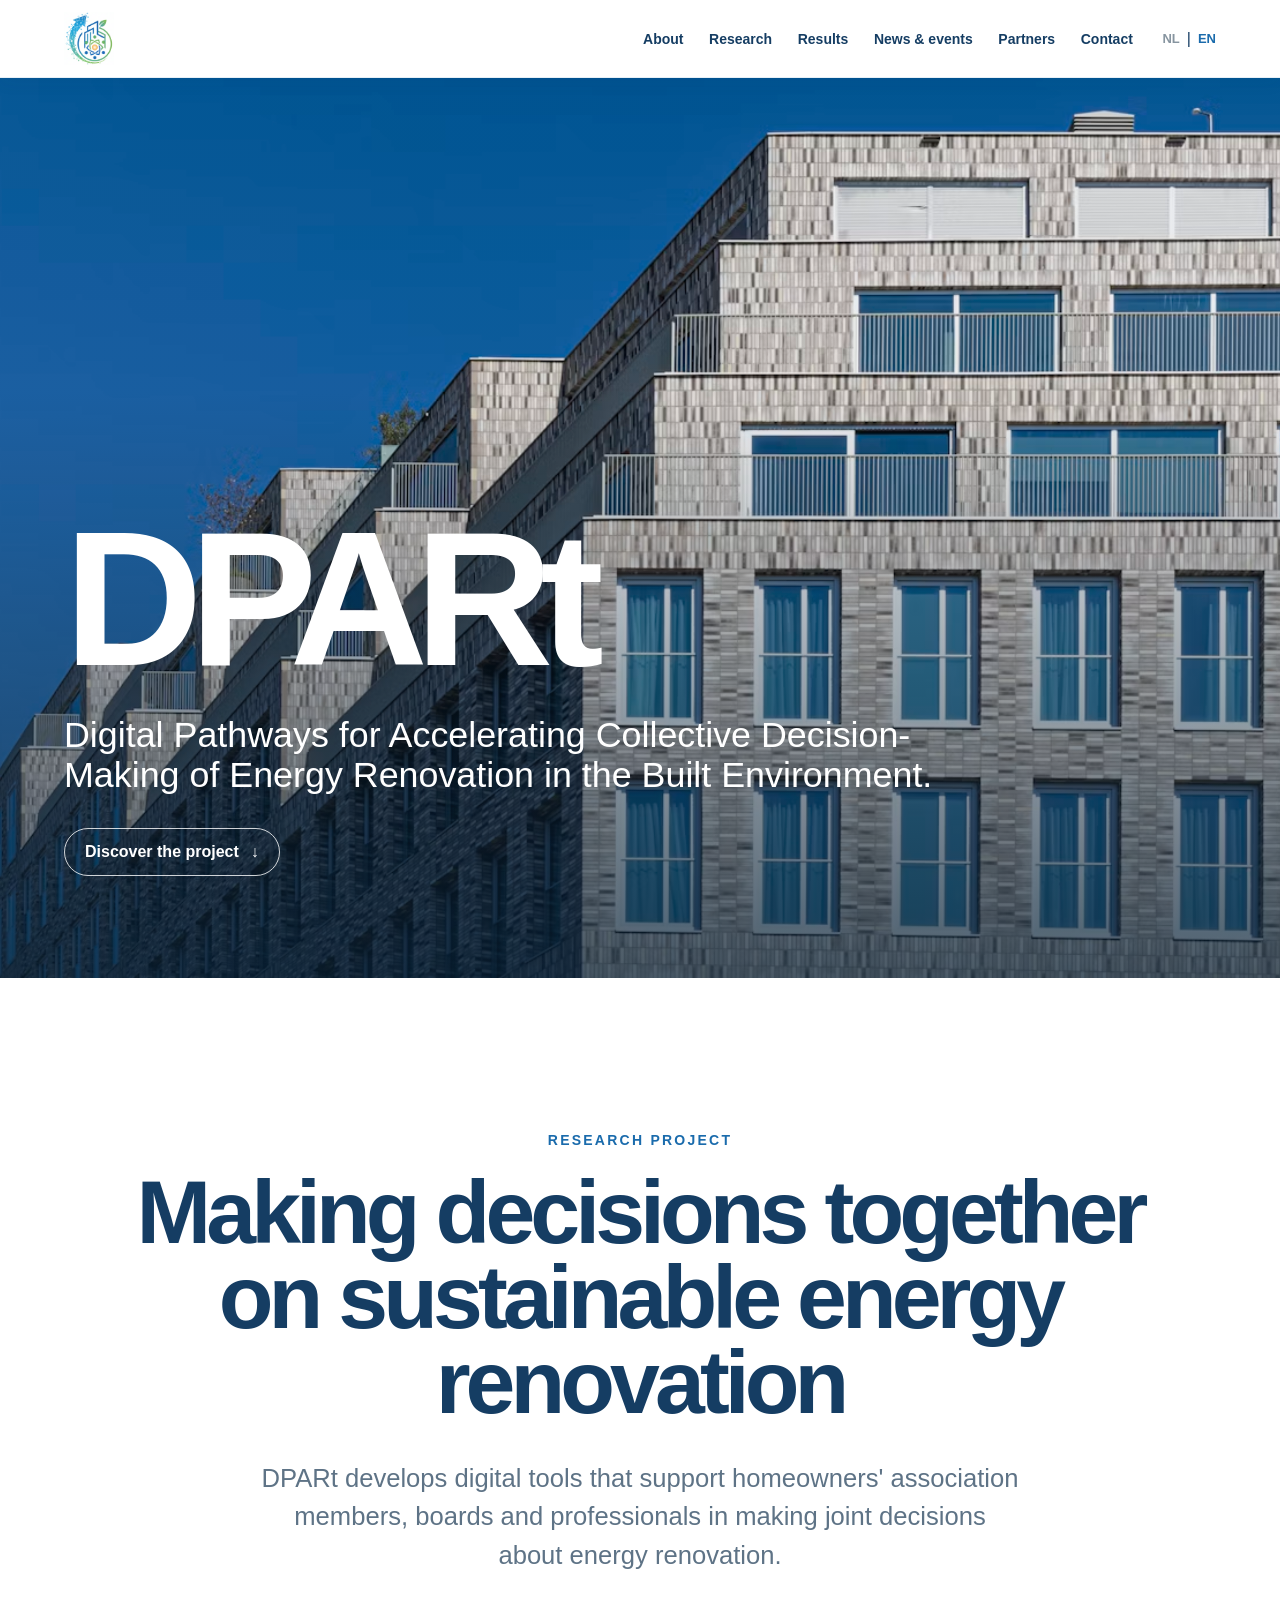
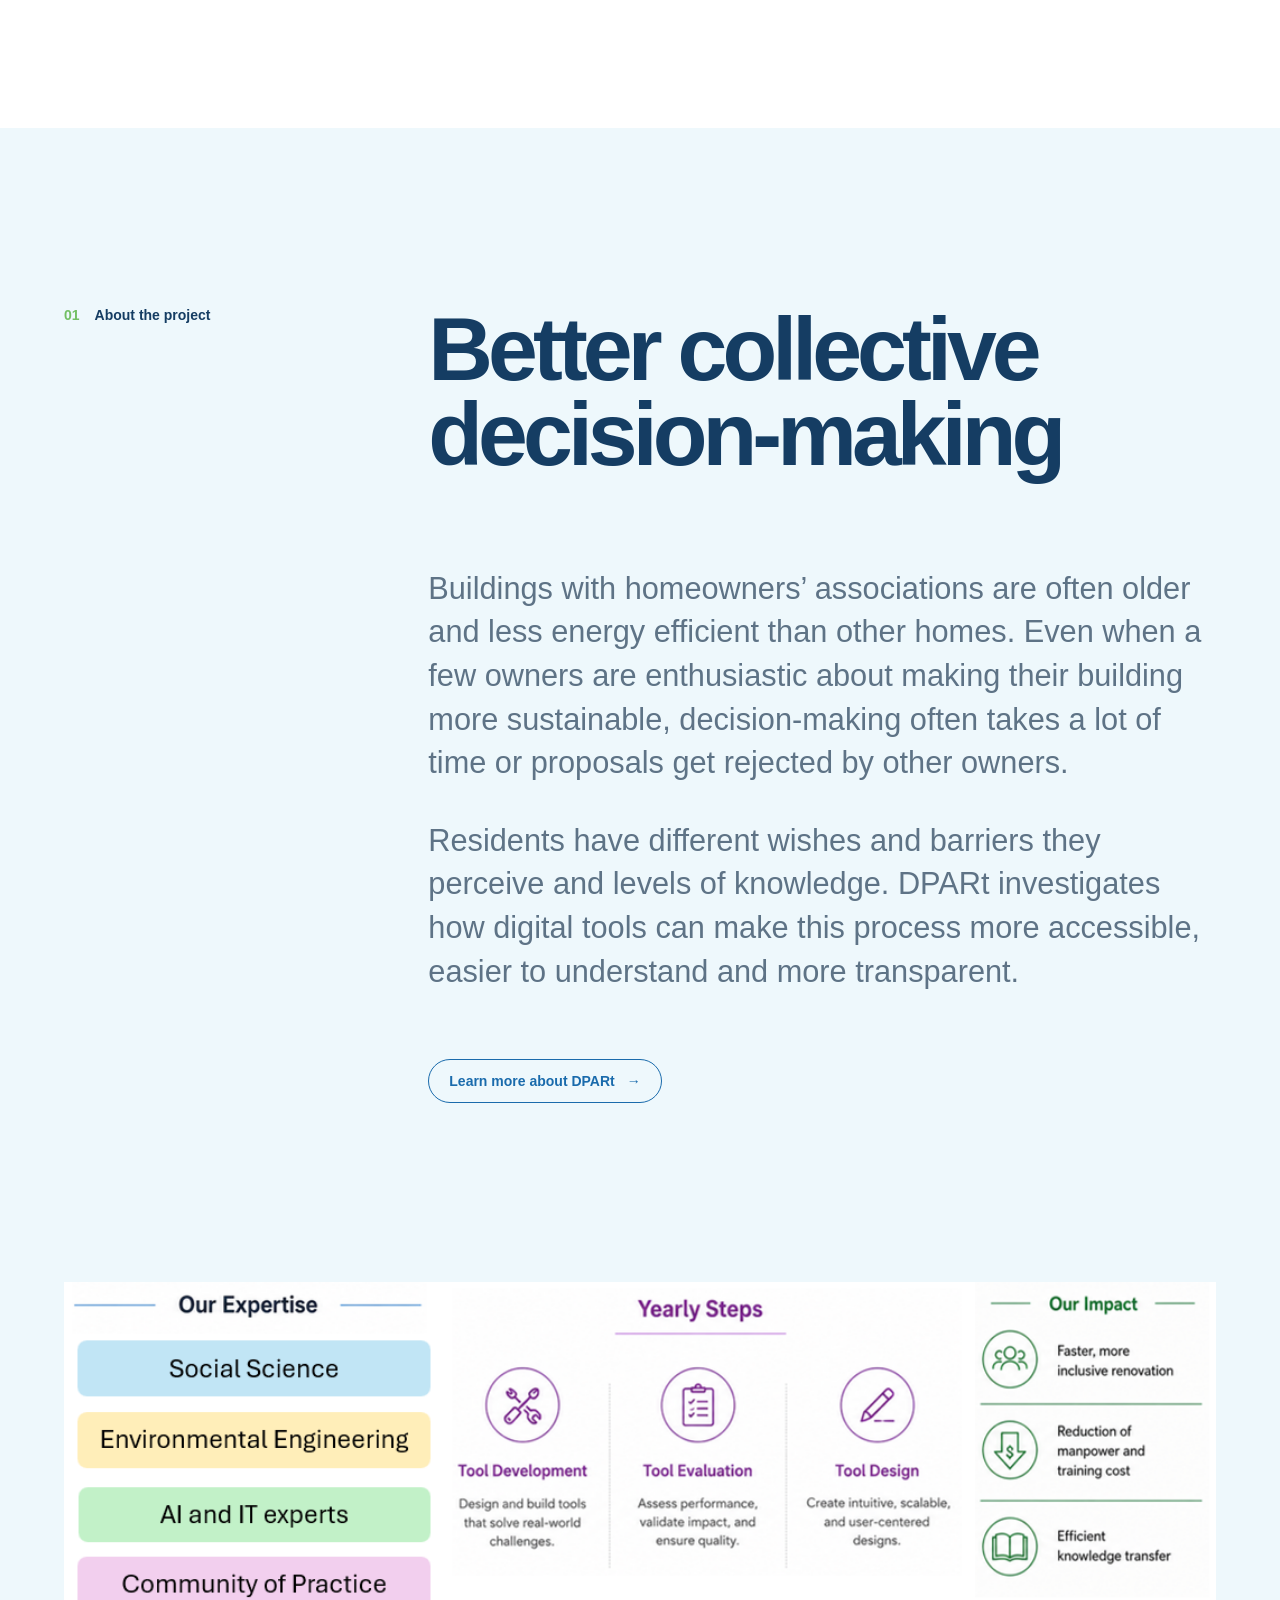
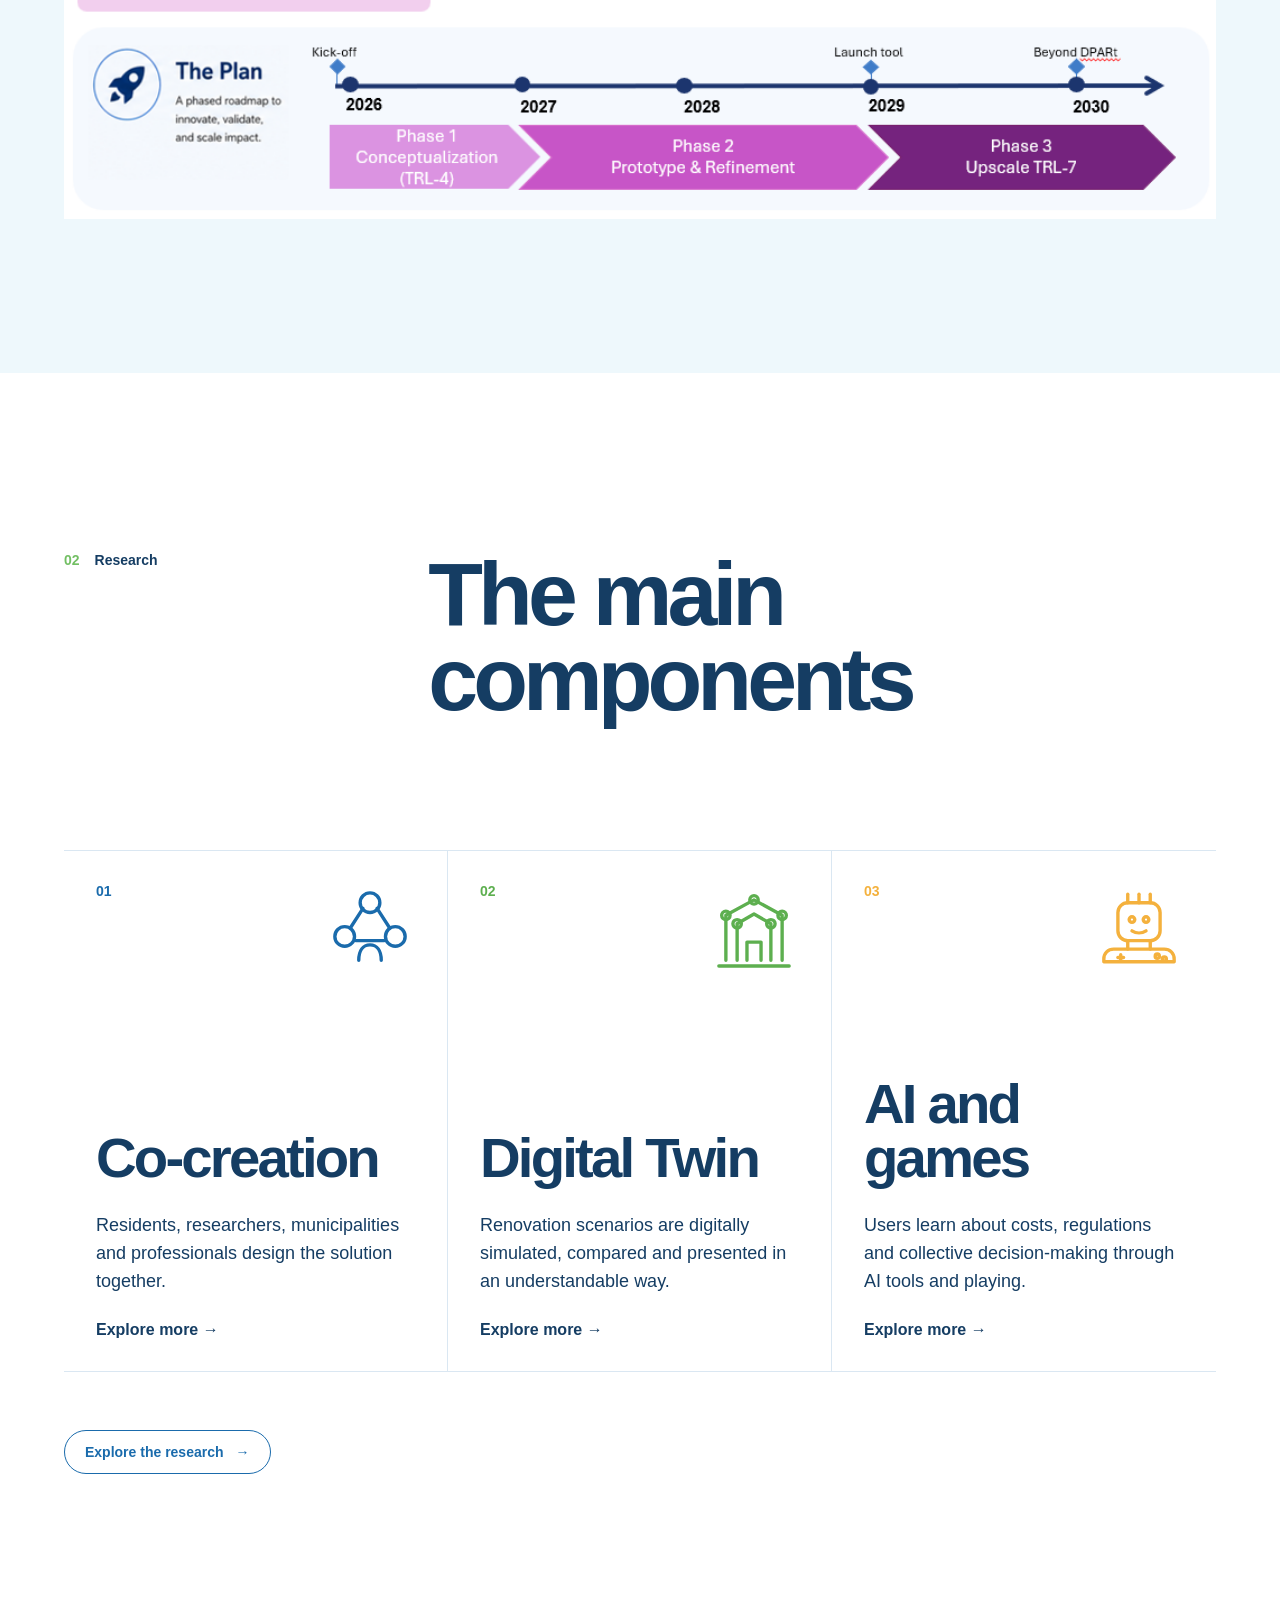
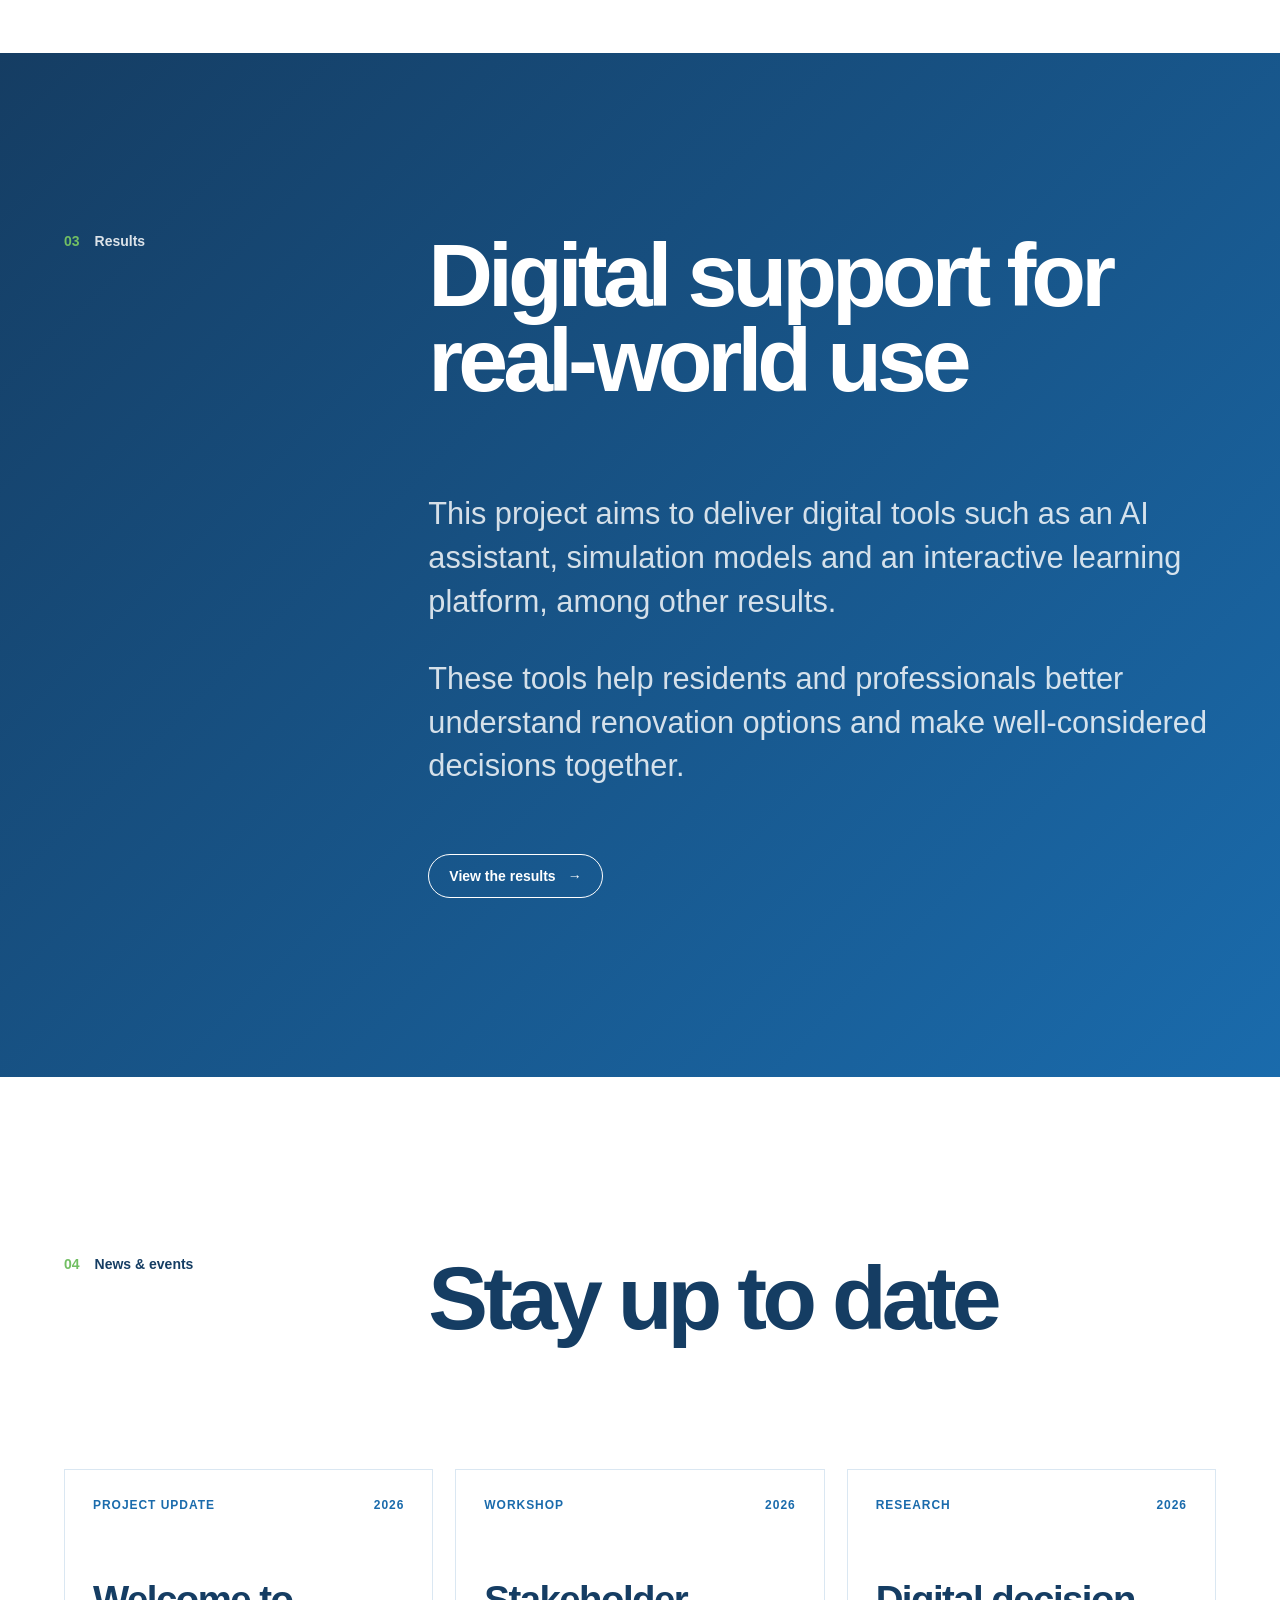
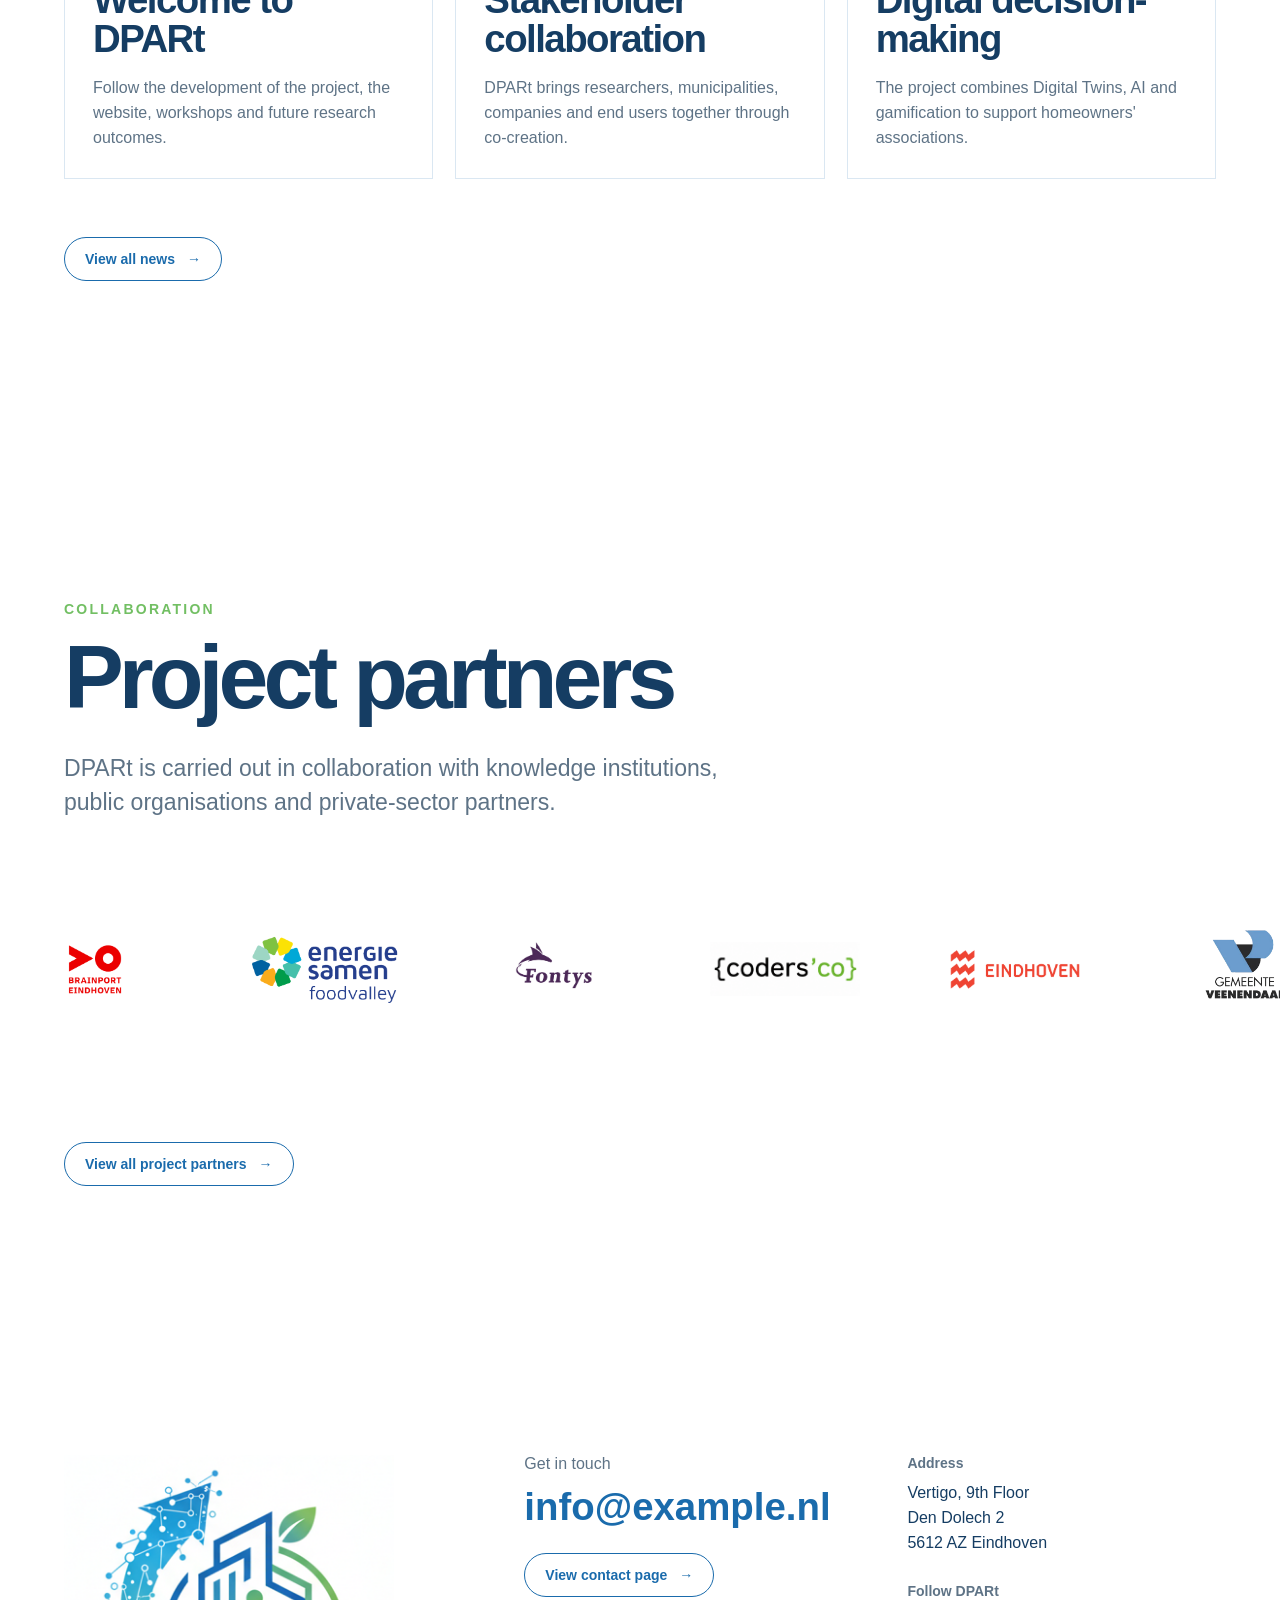
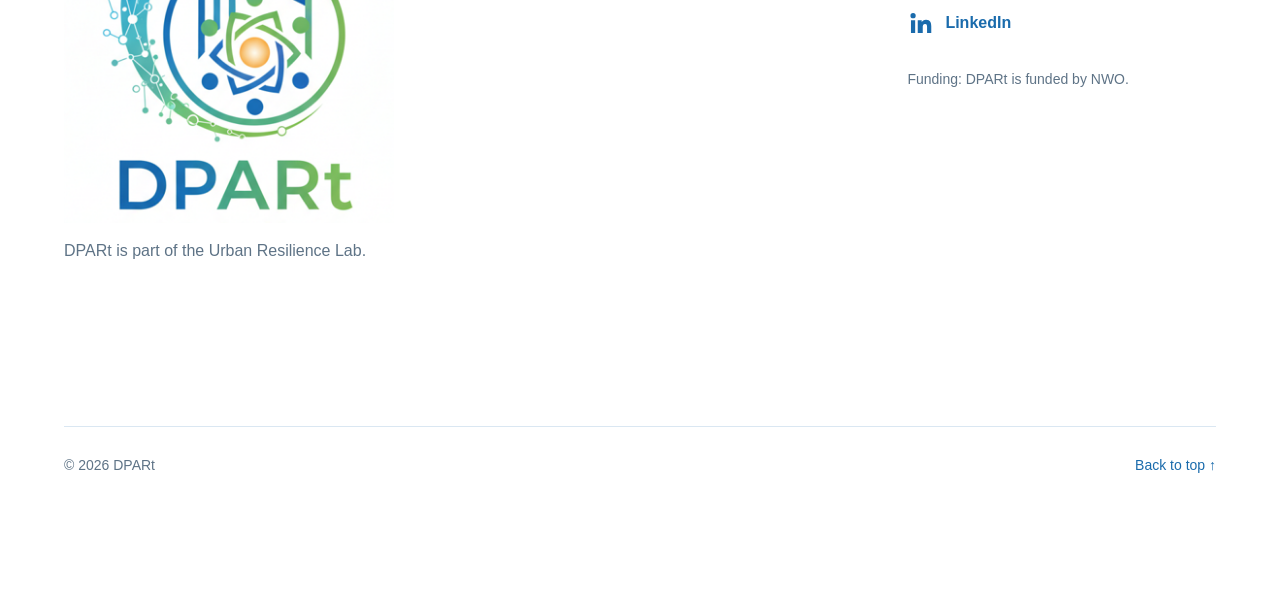
==== commit 198e5828: "Update partner information" ====
--- a/index.html
+++ b/index.html
@@ -77,7 +77,7 @@
         <div class="section-content">
           <h2 class="section-title reveal" data-i18n="aboutTitle">Betere gezamenlijke beslissingen</h2>
           <div class="large-text reveal">
-            <p data-i18n="aboutParagraph1">Gebouwen van Verenigingen van Eigenaars zijn vaak ouder en minder energiezuinig dan andere woningen. Zelfs wanneer enkele eigenaren enthousiast zijn om hun gebouw te verduurzamen, kost besluitvorming vaak veel tijd of worden voorstellen door andere eigenaren afgewezen.</p>
+            <p data-i18n="aboutParagraph1">Gebouwen met Verenigingen van Eigenaars zijn vaak ouder en minder energiezuinig dan andere woningen. Zelfs wanneer enkele eigenaren enthousiast zijn om hun gebouw te verduurzamen, kost besluitvorming vaak veel tijd of worden voorstellen door andere eigenaren afgewezen.</p>
             <p data-i18n="aboutParagraph2">Bewoners hebben verschillende wensen, ervaren verschillende belemmeringen en verschillen in kennisniveau. DPARt onderzoekt hoe digitale hulpmiddelen dit proces toegankelijker, begrijpelijker en transparanter kunnen maken.</p>
           </div>
           <a class="section-button reveal" href="about.html"><span data-i18n="readMoreAbout">Lees meer over DPARt</span><span>→</span></a>
@@ -184,6 +184,7 @@
             <div class="partner-logo"><img src="images/BE_logo.png" alt="BE"></div>
             <div class="partner-logo"><img src="images/ESF_logo.png" alt="ESF"></div>
             <div class="partner-logo"><img src="images/Fontys_logo.png" alt="Fontys"></div>
+            <div class="partner-logo"><a href="https://codersco.com/" target="_blank" rel="noopener noreferrer"><img src="images/codersco.png" alt="Coders'Co"></a></div>
             <div class="partner-logo"><img src="images/GE_logo.png" alt="GE"></div>
             <div class="partner-logo"><img src="images/Gemeente_Veenendaal_logo.webp" alt="Gemeente Veenendaal"></div>
             <div class="partner-logo"><img src="images/GFH_logo.png" alt="GFH"></div>
@@ -202,6 +203,7 @@
             <div class="partner-logo"><img src="images/BE_logo.png" alt=""></div>
             <div class="partner-logo"><img src="images/ESF_logo.png" alt=""></div>
             <div class="partner-logo"><img src="images/Fontys_logo.png" alt=""></div>
+            <div class="partner-logo"><a href="https://codersco.com/" target="_blank" rel="noopener noreferrer" tabindex="-1"><img src="images/codersco.png" alt=""></a></div>
             <div class="partner-logo"><img src="images/GE_logo.png" alt=""></div>
             <div class="partner-logo"><img src="images/Gemeente_Veenendaal_logo.webp" alt=""></div>
             <div class="partner-logo"><img src="images/GFH_logo.png" alt=""></div>
--- a/style.css
+++ b/style.css
@@ -1188,6 +1188,26 @@
   object-fit: contain;
 }
 
+
+.partner-group-logo a,
+.partner-logo a {
+  width: 100%;
+  height: 100%;
+
+  display: flex;
+  align-items: center;
+  justify-content: center;
+
+  text-decoration: none;
+}
+
+.partner-group-logo a img,
+.partner-logo a img {
+  width: 100%;
+  height: 100%;
+  object-fit: contain;
+}
+
 /* =========================================================
    SCROLLANIMATIES
 ========================================================= */
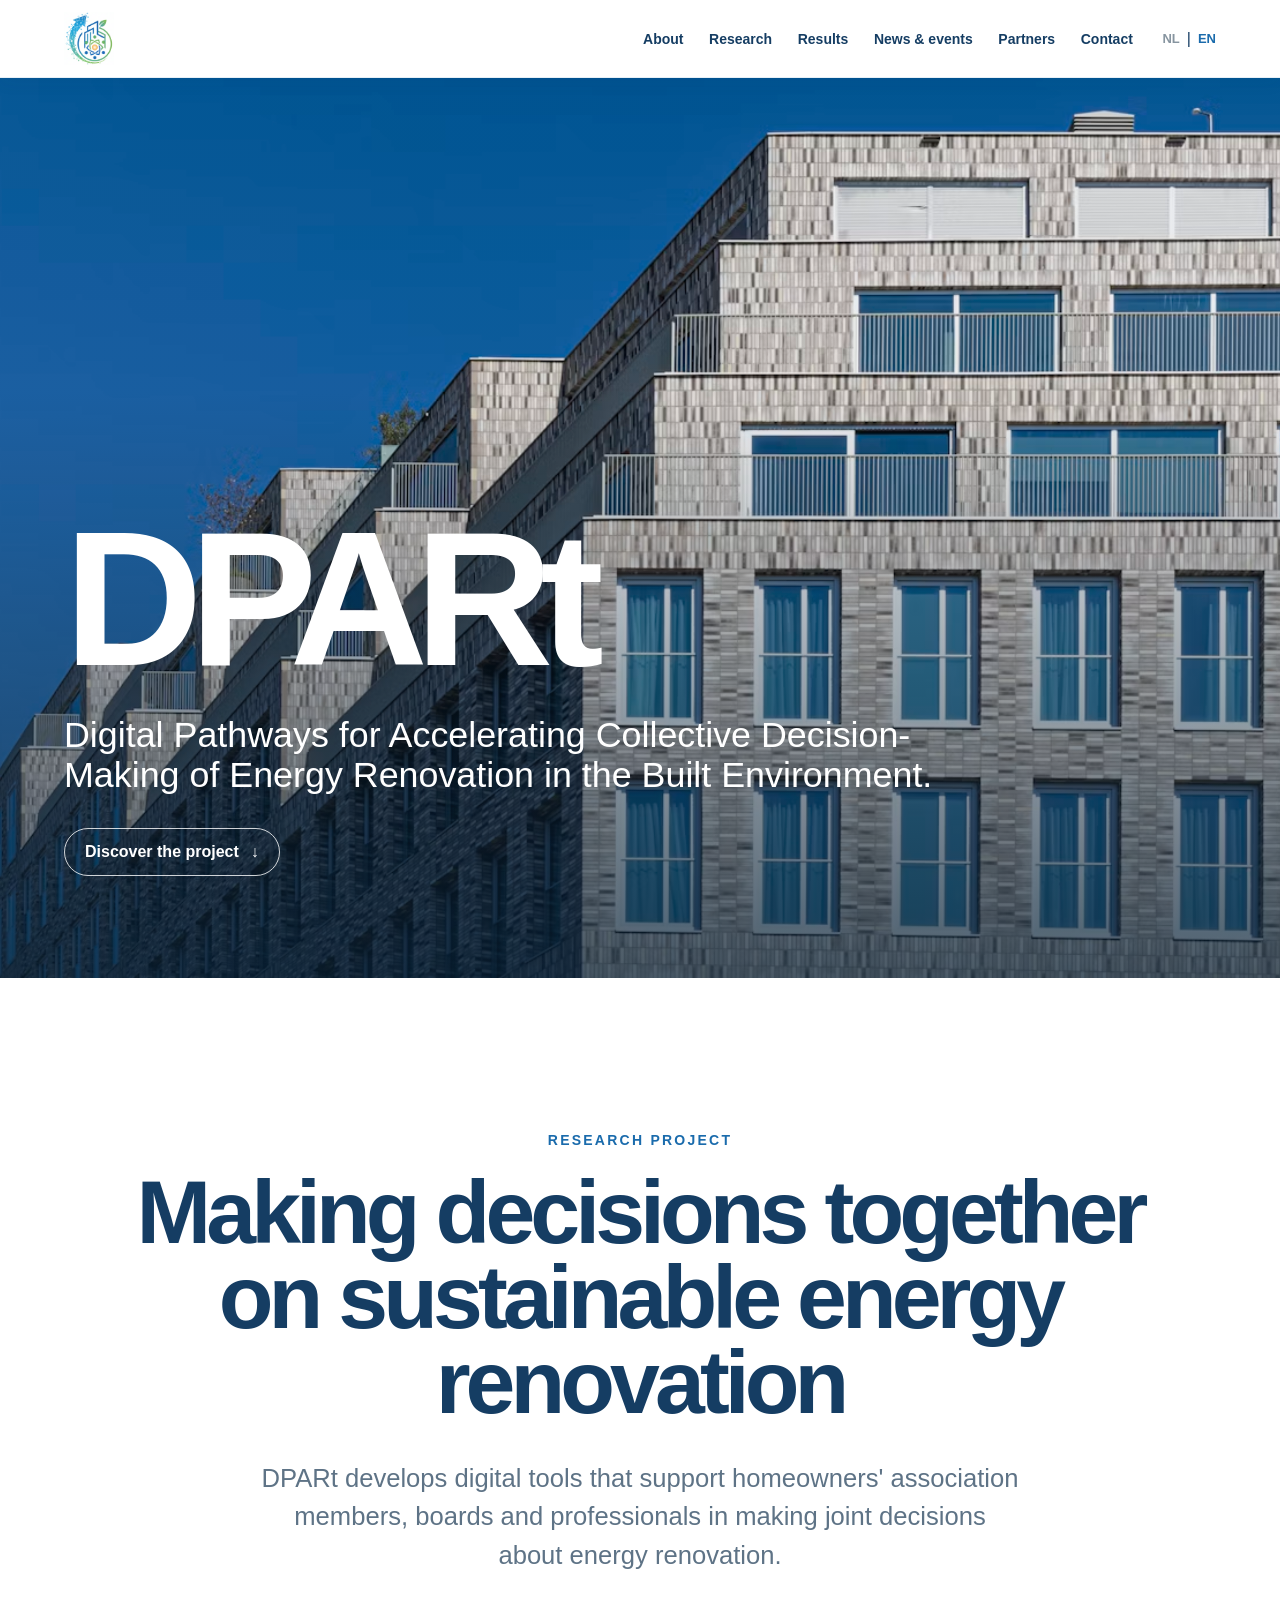
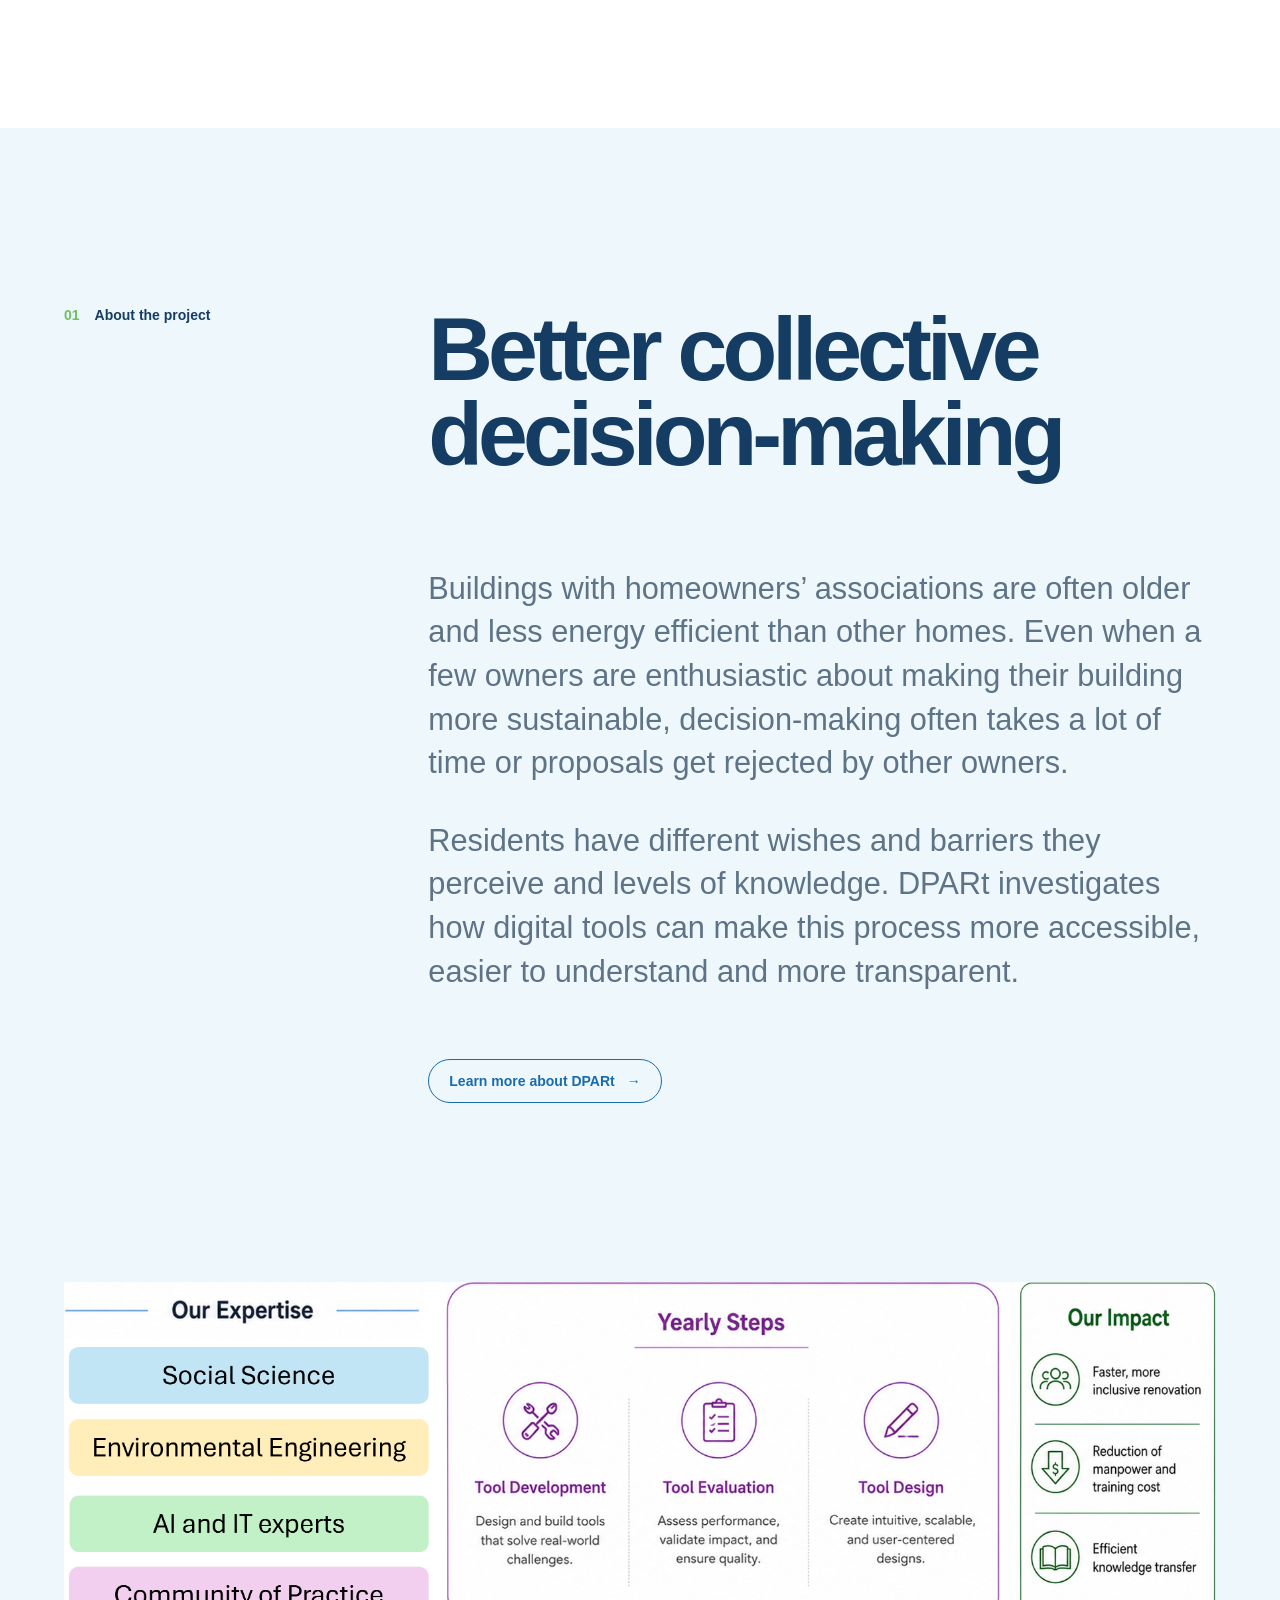
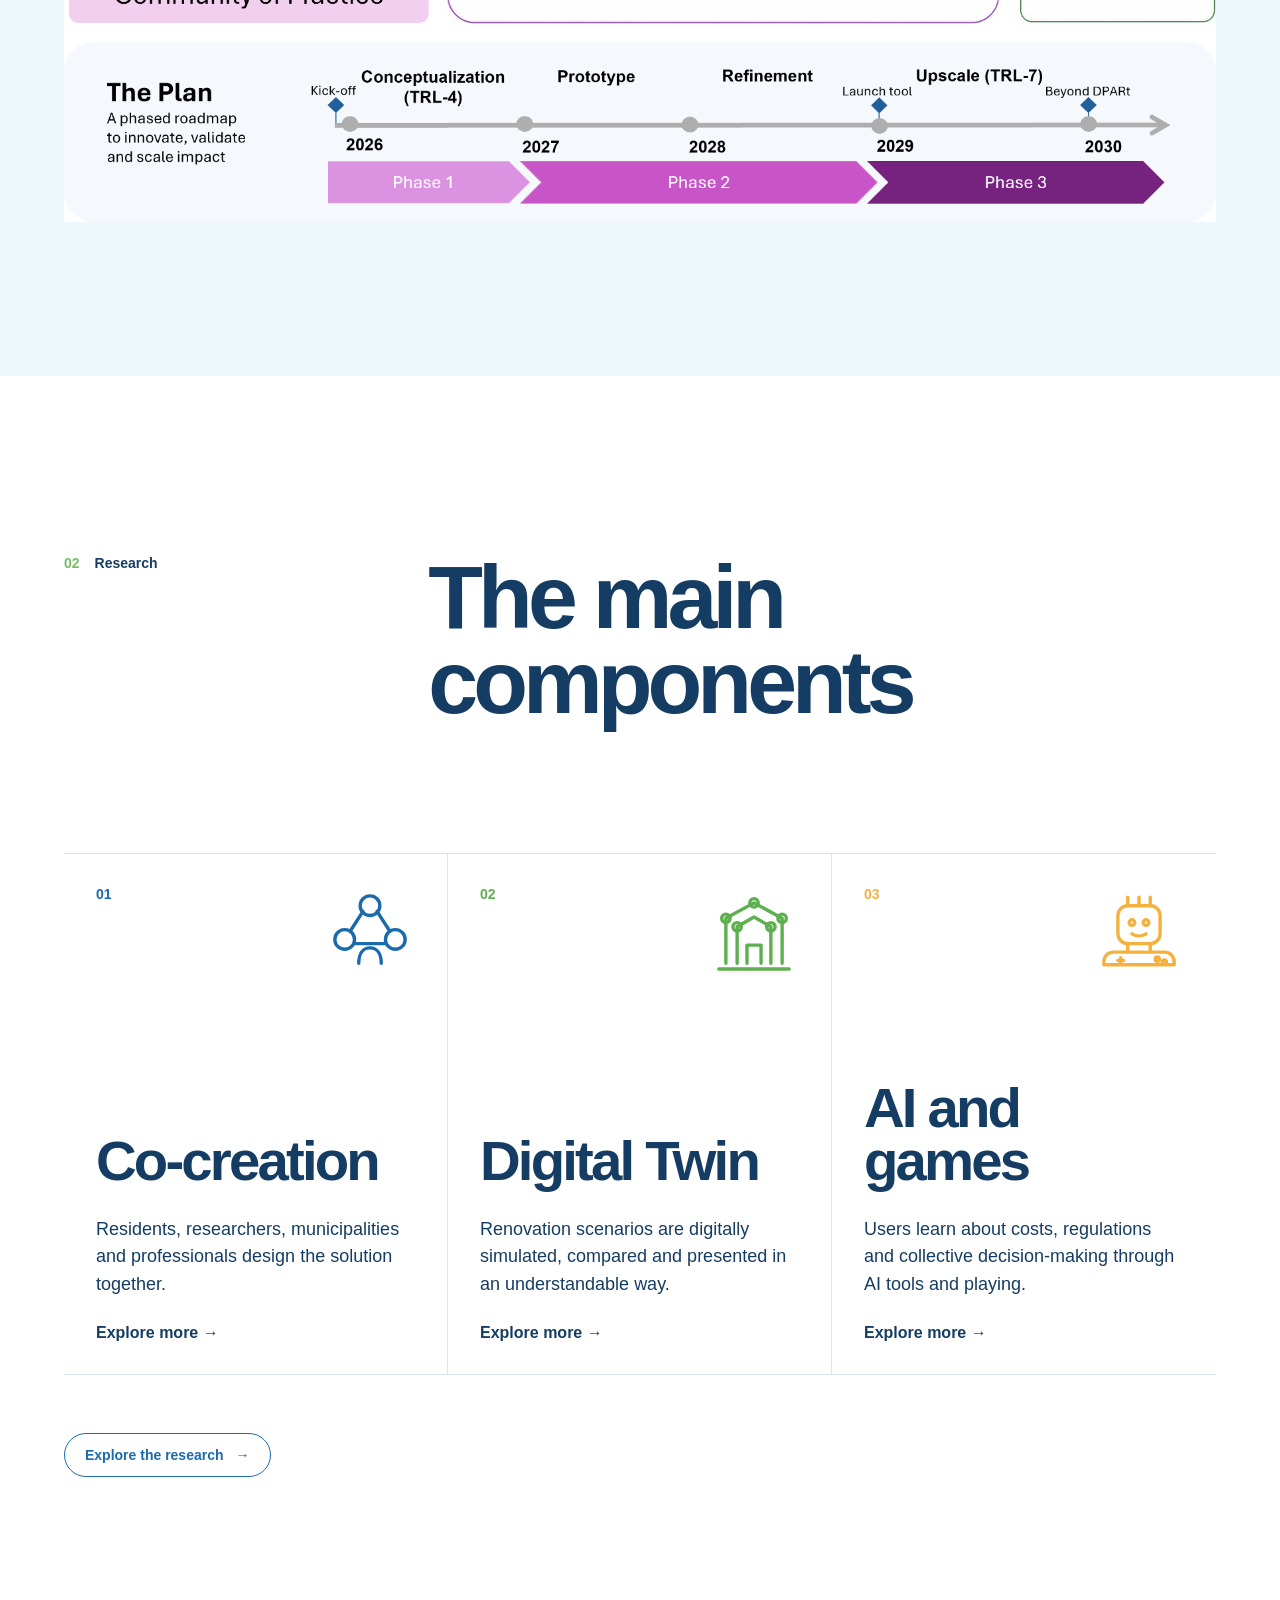
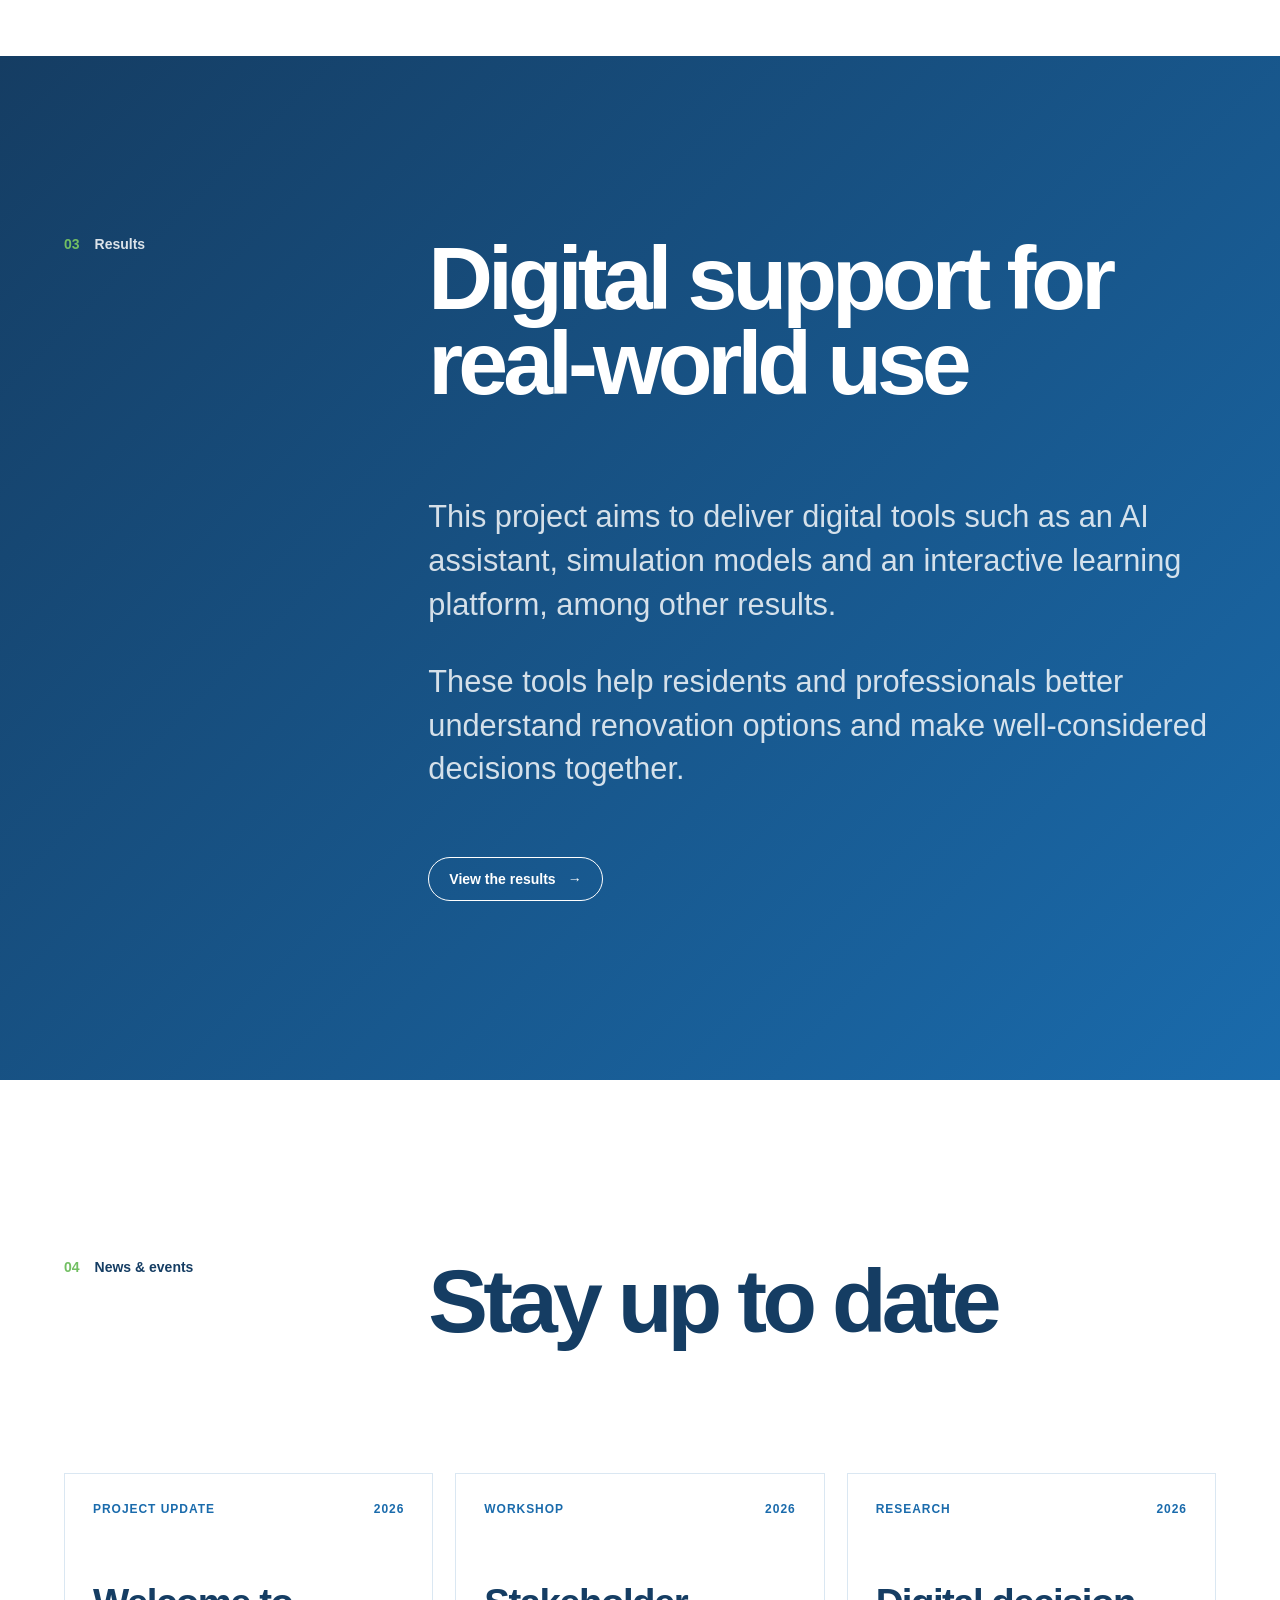
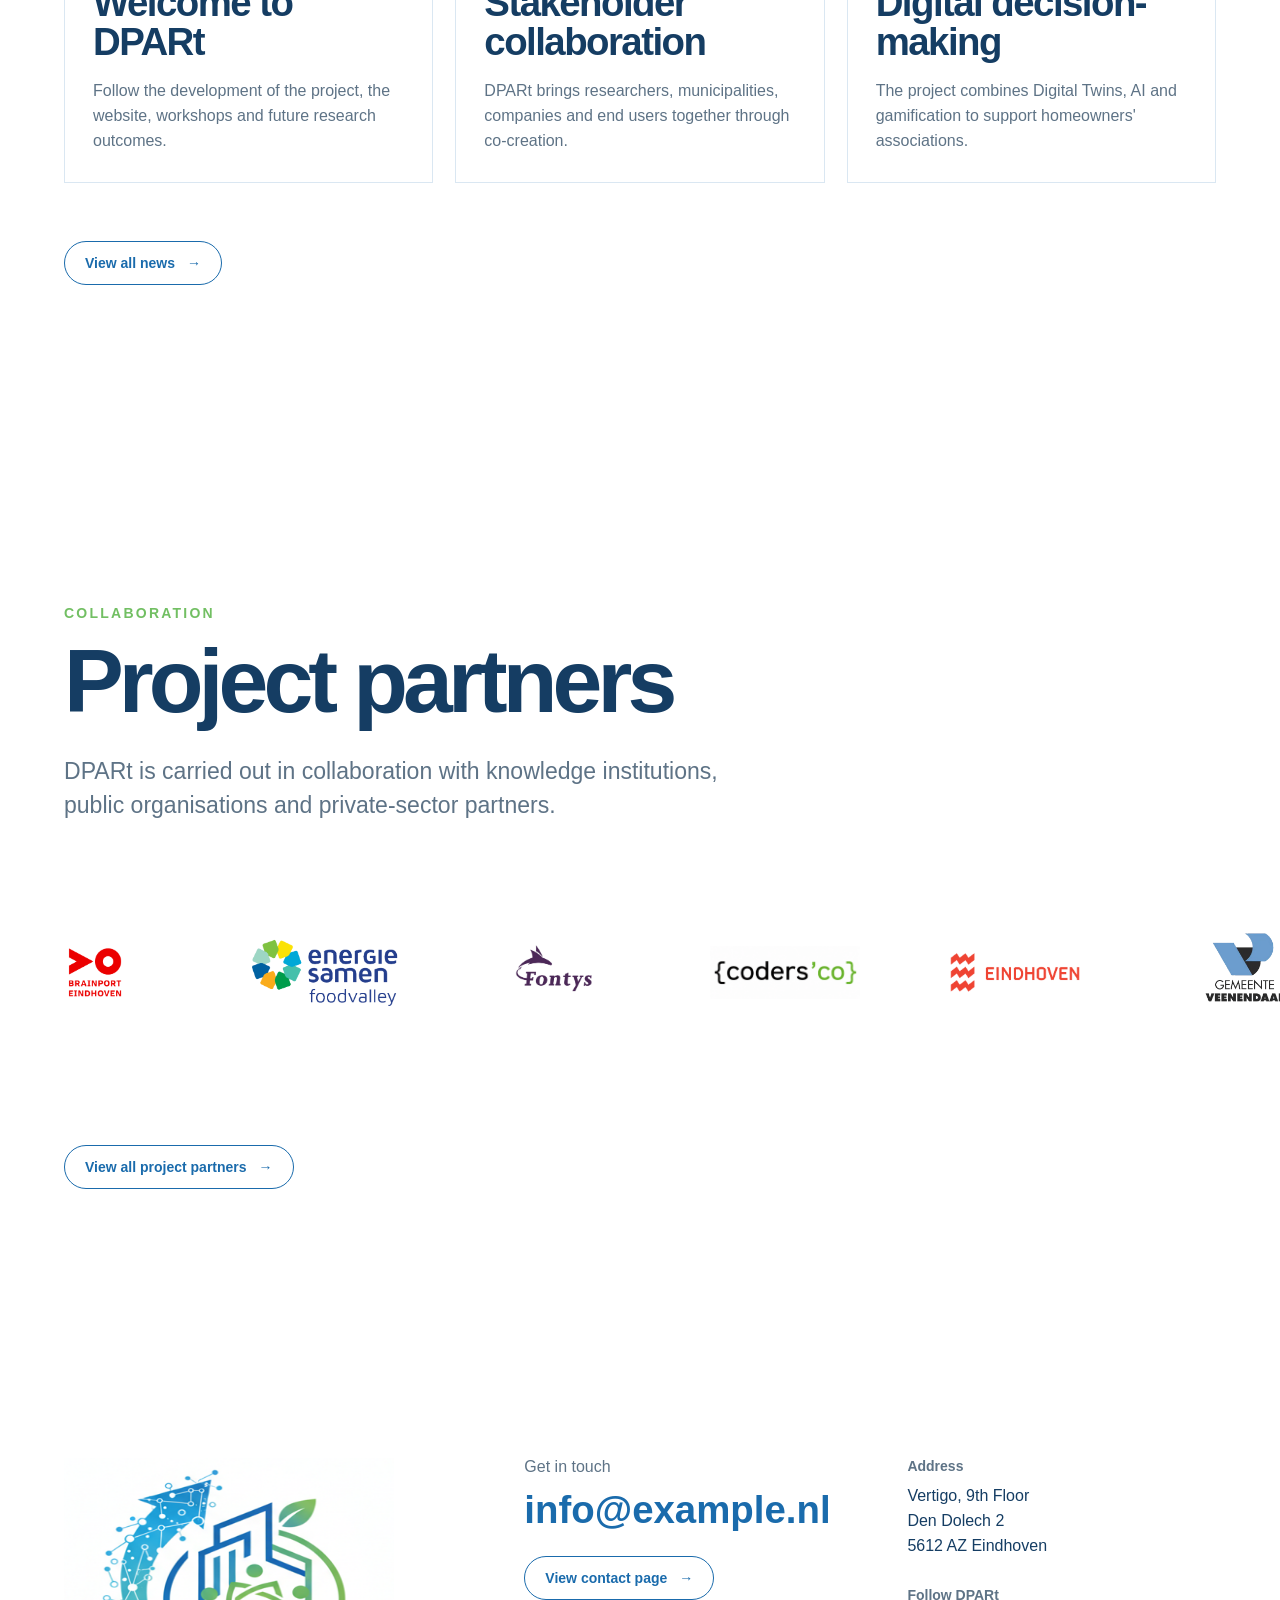
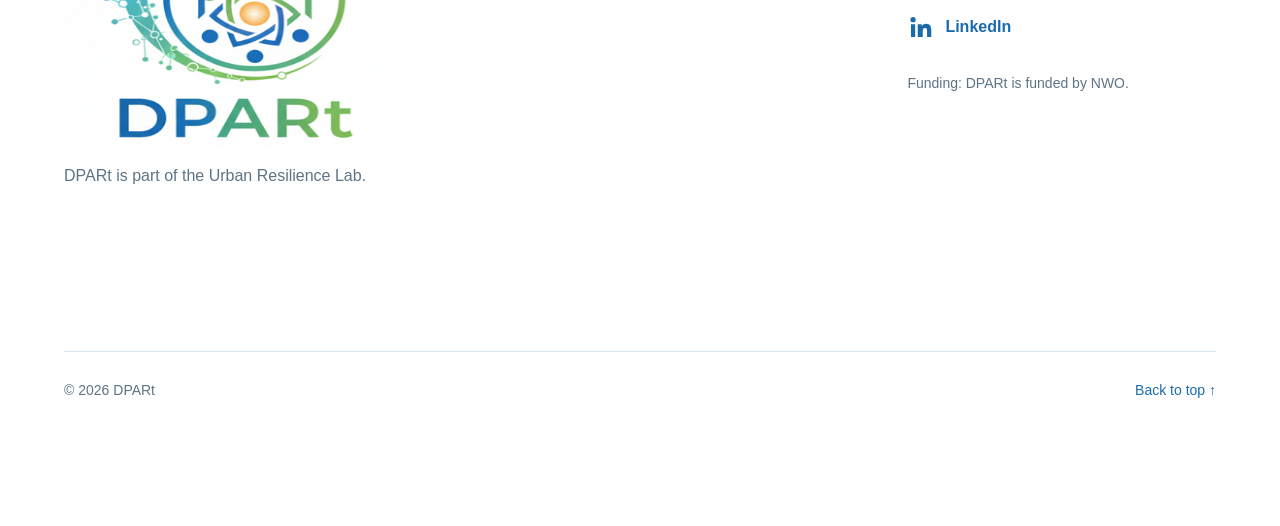
==== commit 3fa60d04: "update partner layout" ====
--- a/index.html
+++ b/index.html
@@ -1,55 +1,19 @@
-<!DOCTYPE html>
+﻿<!DOCTYPE html>
 <html lang="nl">
 <head>
   <meta charset="UTF-8">
   <meta name="viewport" content="width=device-width, initial-scale=1.0">
-  <meta name="description" content="DPARt: Digital Pathways for Accelerating Collective Decision-Making of Energy Renovation in the Built Environment.">
+  <meta name="description" content="DPARt ontwikkelt digitale hulpmiddelen voor gezamenlijke besluitvorming over energierenovatie binnen Verenigingen van Eigenaars.">
   <link rel="icon" type="image/png" href="images/Logo_transparant.png">
-  <title>DPARt</title>
+  <title>DPARt | Samen beslissen over duurzame energierenovatie</title>
   <link rel="stylesheet" href="style.css">
+  <script src="site-components.js" defer></script>
   <script src="script.js" defer></script>
 </head>
 <body data-page="home">
-  <header class="navbar">
-    <a class="navbar-logo" href="#top" aria-label="DPARt home">
-      <img src="images/Logo_without_text.png" alt="DPARt-logo">
-    </a>
+  <site-header></site-header>
 
-    <nav class="navbar-menu" aria-label="Hoofdnavigatie">
-      <a href="#about" data-i18n="navAbout">Over het project</a>
-      <a href="#themes" data-i18n="navThemes">Thema's</a>
-      <a href="#results" data-i18n="navResults">Resultaten</a>
-      <a href="#news" data-i18n="navNews">Nieuws & events</a>
-      <a href="#partners" data-i18n="navPartners">Partners</a>
-      <a href="#contact" data-i18n="navContact">Contact</a>
-
-      <div class="language-switch" role="group" aria-label="Language selection">
-        <button class="language-button active" type="button" data-language="nl" aria-pressed="true">NL</button>
-        <span aria-hidden="true">|</span>
-        <button class="language-button" type="button" data-language="en" aria-pressed="false">EN</button>
-      </div>
-    </nav>
-
-    <button class="menu-button" id="menuButton" type="button" aria-label="Open navigatiemenu" aria-expanded="false" aria-controls="mobileMenu">
-      <span></span><span></span><span></span>
-    </button>
-  </header>
-
-  <div class="mobile-menu" id="mobileMenu">
-    <a href="#about" data-i18n="navAbout">Over het project</a>
-    <a href="#themes" data-i18n="navThemes">Thema's</a>
-    <a href="#results" data-i18n="navResults">Resultaten</a>
-    <a href="#news" data-i18n="navNews">Nieuws & events</a>
-    <a href="#partners" data-i18n="navPartners">Partners</a>
-    <a href="#contact" data-i18n="navContact">Contact</a>
-    <div class="language-switch mobile-language-switch">
-      <button class="language-button active" type="button" data-language="nl" aria-pressed="true">NL</button>
-      <span aria-hidden="true">|</span>
-      <button class="language-button" type="button" data-language="en" aria-pressed="false">EN</button>
-    </div>
-  </div>
-
-  <main id="top">
+  <main id="main-content">
     <section class="hero-image">
       <img src="images/front_page_image.avif" alt="" aria-hidden="true">
       <div class="hero-overlay"></div>
@@ -87,7 +51,7 @@
 
     <section class="image-section">
       <div class="image-wrapper reveal">
-        <img src="images/Visualisation.png" alt="Visualisatie van het DPARt-onderzoeksproject">
+        <img loading="lazy" src="images/Visualisation.png" alt="Visualisatie van het DPARt-onderzoeksproject">
       </div>
     </section>
 
@@ -181,42 +145,42 @@
       <div class="logo-slider">
         <div class="logo-slider__track">
           <div class="logo-slider__group">
-            <div class="partner-logo"><img src="images/BE_logo.png" alt="BE"></div>
-            <div class="partner-logo"><img src="images/ESF_logo.png" alt="ESF"></div>
-            <div class="partner-logo"><img src="images/Fontys_logo.png" alt="Fontys"></div>
-            <div class="partner-logo"><a href="https://codersco.com/" target="_blank" rel="noopener noreferrer"><img src="images/codersco.png" alt="Coders'Co"></a></div>
-            <div class="partner-logo"><img src="images/GE_logo.png" alt="GE"></div>
-            <div class="partner-logo"><img src="images/Gemeente_Veenendaal_logo.webp" alt="Gemeente Veenendaal"></div>
-            <div class="partner-logo"><img src="images/GFH_logo.png" alt="GFH"></div>
-            <div class="partner-logo"><img src="images/HEB_logo.png" alt="HEB"></div>
-            <div class="partner-logo"><img src="images/HU_logo.png" alt="Hogeschool Utrecht"></div>
-            <div class="partner-logo"><img src="images/MRE_logo.png" alt="MRE"></div>
-            <div class="partner-logo"><img src="images/Shinto_Labs_logo.png" alt="Shinto Labs"></div>
-            <div class="partner-logo"><img src="images/TUe_logo.png" alt="TU/e"></div>
-            <div class="partner-logo"><img src="images/TYGRON_PLATFORM_logo.png" alt="Tygron Platform"></div>
-            <div class="partner-logo"><img src="images/ROM_logo.png" alt="ROM"></div>
-            <div class="partner-logo"><img src="images/MW_logo.png" alt=""></div>
-            <div class="partner-logo"><img src="images/VE_om.webp" alt=""></div>
-            <div class="partner-logo"><img src="images/VvE_belang_logo.png" alt="VvE Belang"></div>
+            <div class="partner-logo"><img loading="lazy" src="images/BE_logo.png" alt="BE"></div>
+            <div class="partner-logo"><img loading="lazy" src="images/ESF_logo.png" alt="ESF"></div>
+            <div class="partner-logo"><img loading="lazy" src="images/Fontys_logo.png" alt="Fontys"></div>
+            <div class="partner-logo"><a href="https://codersco.com/" target="_blank" rel="noopener noreferrer"><img loading="lazy" src="images/codersco.png" alt="Coders'Co"></a></div>
+            <div class="partner-logo"><img loading="lazy" src="images/GE_logo.png" alt="GE"></div>
+            <div class="partner-logo"><img loading="lazy" src="images/Gemeente_Veenendaal_logo.webp" alt="Gemeente Veenendaal"></div>
+            <div class="partner-logo"><img loading="lazy" src="images/GFH_logo.png" alt="GFH"></div>
+            <div class="partner-logo"><img loading="lazy" src="images/HEB_logo.png" alt="HEB"></div>
+            <div class="partner-logo"><img loading="lazy" src="images/HU_logo.png" alt="Hogeschool Utrecht"></div>
+            <div class="partner-logo"><img loading="lazy" src="images/MRE_logo.png" alt="MRE"></div>
+            <div class="partner-logo"><img loading="lazy" src="images/Shinto_Labs_logo.png" alt="Shinto Labs"></div>
+            <div class="partner-logo"><img loading="lazy" src="images/TUe_logo.png" alt="TU/e"></div>
+            <div class="partner-logo"><img loading="lazy" src="images/TYGRON_PLATFORM_logo.png" alt="Tygron Platform"></div>
+            <div class="partner-logo"><img loading="lazy" src="images/ROM_logo.png" alt="ROM"></div>
+            <div class="partner-logo"><img loading="lazy" src="images/MW_logo.png" alt=""></div>
+            <div class="partner-logo"><img loading="lazy" src="images/VE_om.webp" alt=""></div>
+            <div class="partner-logo"><img loading="lazy" src="images/VvE_belang_logo.png" alt="VvE Belang"></div>
           </div>
           <div class="logo-slider__group" aria-hidden="true">
-            <div class="partner-logo"><img src="images/BE_logo.png" alt=""></div>
-            <div class="partner-logo"><img src="images/ESF_logo.png" alt=""></div>
-            <div class="partner-logo"><img src="images/Fontys_logo.png" alt=""></div>
-            <div class="partner-logo"><a href="https://codersco.com/" target="_blank" rel="noopener noreferrer" tabindex="-1"><img src="images/codersco.png" alt=""></a></div>
-            <div class="partner-logo"><img src="images/GE_logo.png" alt=""></div>
-            <div class="partner-logo"><img src="images/Gemeente_Veenendaal_logo.webp" alt=""></div>
-            <div class="partner-logo"><img src="images/GFH_logo.png" alt=""></div>
-            <div class="partner-logo"><img src="images/HEB_logo.png" alt=""></div>
-            <div class="partner-logo"><img src="images/HU_logo.png" alt=""></div>
-            <div class="partner-logo"><img src="images/MRE_logo.png" alt=""></div>
-            <div class="partner-logo"><img src="images/Shinto_Labs_logo.png" alt=""></div>
-            <div class="partner-logo"><img src="images/TUe_logo.png" alt=""></div>
-            <div class="partner-logo"><img src="images/TYGRON_PLATFORM_logo.png" alt=""></div>
-            <div class="partner-logo"><img src="images/ROM_logo.png" alt=""></div>
-            <div class="partner-logo"><img src="images/MW_logo.png" alt=""></div>
-            <div class="partner-logo"><img src="images/VE_om.webp" alt=""></div>
-            <div class="partner-logo"><img src="images/VvE_belang_logo.png" alt=""></div>
+            <div class="partner-logo"><img loading="lazy" src="images/BE_logo.png" alt=""></div>
+            <div class="partner-logo"><img loading="lazy" src="images/ESF_logo.png" alt=""></div>
+            <div class="partner-logo"><img loading="lazy" src="images/Fontys_logo.png" alt=""></div>
+            <div class="partner-logo"><a href="https://codersco.com/" target="_blank" rel="noopener noreferrer" tabindex="-1"><img loading="lazy" src="images/codersco.png" alt=""></a></div>
+            <div class="partner-logo"><img loading="lazy" src="images/GE_logo.png" alt=""></div>
+            <div class="partner-logo"><img loading="lazy" src="images/Gemeente_Veenendaal_logo.webp" alt=""></div>
+            <div class="partner-logo"><img loading="lazy" src="images/GFH_logo.png" alt=""></div>
+            <div class="partner-logo"><img loading="lazy" src="images/HEB_logo.png" alt=""></div>
+            <div class="partner-logo"><img loading="lazy" src="images/HU_logo.png" alt=""></div>
+            <div class="partner-logo"><img loading="lazy" src="images/MRE_logo.png" alt=""></div>
+            <div class="partner-logo"><img loading="lazy" src="images/Shinto_Labs_logo.png" alt=""></div>
+            <div class="partner-logo"><img loading="lazy" src="images/TUe_logo.png" alt=""></div>
+            <div class="partner-logo"><img loading="lazy" src="images/TYGRON_PLATFORM_logo.png" alt=""></div>
+            <div class="partner-logo"><img loading="lazy" src="images/ROM_logo.png" alt=""></div>
+            <div class="partner-logo"><img loading="lazy" src="images/MW_logo.png" alt=""></div>
+            <div class="partner-logo"><img loading="lazy" src="images/VE_om.webp" alt=""></div>
+            <div class="partner-logo"><img loading="lazy" src="images/VvE_belang_logo.png" alt=""></div>
           </div>
         </div>
       </div>
@@ -230,62 +194,6 @@
     </section>
   </main>
 
-  <footer id="contact">
-    <div class="container footer-content">
-      <div>
-        <img class="footer-logo" src="images/Logo_DPARt.png" alt="DPARt-logo">
-        <p class="footer-note" data-i18n="urbanLabNote">DPARt is onderdeel van het Urban Resilience Lab.</p>
-      </div>
-      <div class="footer-contact">
-        <p data-i18n="contactTitle">Neem contact op</p>
-        <a href="mailto:info@example.nl">info@example.nl</a>
-        <a class="section-button footer-contact-button" href="contact.html">
-          <span data-i18n="viewContactPage">Bekijk de contactpagina</span>
-          <span aria-hidden="true">→</span>
-        </a>
-      </div>
-      
-      <div class="footer-details">
-        <div class="footer-address-block">
-          <p class="footer-heading" data-i18n="addressTitle">Adres</p>
-          <a
-            class="footer-address"
-            href="https://www.google.com/maps/place/Vertigo/@51.4463122,5.485064,17z/data=!3m1!4b1!4m6!3m5!1s0x47c6d91e266d62e9:0xbd166703870cba44!8m2!3d51.4463122!4d5.485064!16s%2Fg%2F11c37nh8nc?entry=ttu"
-            target="_blank"
-            rel="noopener noreferrer"
-          >
-            Vertigo, 9th Floor<br>
-            Den Dolech 2<br>
-            5612 AZ Eindhoven
-          </a>
-        </div>
-
-        <div class="footer-social-block">
-          <p class="footer-heading" data-i18n="followTitle">Volg DPARt</p>
-          <a
-            class="linkedin-link"
-            href="https://www.linkedin.com/showcase/dpart-project/"
-            target="_blank"
-            rel="noopener noreferrer"
-            aria-label="DPARt op LinkedIn"
-          >
-            <svg viewBox="0 0 24 24" aria-hidden="true">
-              <path d="M5.2 3.5A2.2 2.2 0 1 1 5.2 8a2.2 2.2 0 0 1 0-4.5ZM3.4 9.6H7v11H3.4v-11Zm5.8 0h3.4v1.5h.1c.5-.9 1.7-1.9 3.6-1.9 3.8 0 4.5 2.5 4.5 5.8v5.6h-3.6v-5c0-1.2 0-2.8-1.7-2.8s-2 1.3-2 2.7v5.1H9.2v-11Z"/>
-            </svg>
-            <span>LinkedIn</span>
-          </a>
-        </div>
-
-        <p class="footer-funding" data-i18n="fundingAcknowledgement">
-          Financiering: DPARt wordt gefinancierd door NWO.
-        </p>
-      </div>
-
-      <div class="footer-bottom">
-        <p>© 2026 DPARt</p>
-        <a href="#top" data-i18n="backToTop">Terug naar boven ↑</a>
-      </div>
-    </div>
-  </footer>
+  <site-footer></site-footer>
 </body>
 </html>
--- a/style.css
+++ b/style.css
@@ -23,6 +23,12 @@
   box-sizing: border-box;
 }
 
+site-header,
+site-footer,
+site-email {
+  display: contents;
+}
+
 html {
   scroll-behavior: smooth;
   scroll-padding-top: 95px;
@@ -49,6 +55,12 @@
 
 a {
   color: inherit;
+}
+
+a:focus-visible,
+button:focus-visible {
+  outline: 3px solid var(--orange);
+  outline-offset: 4px;
 }
 
 button {
@@ -64,6 +76,24 @@
   margin-inline: auto;
 }
 
+.skip-link {
+  position: fixed;
+  z-index: 2000;
+  top: 12px;
+  left: 12px;
+  padding: 12px 18px;
+  background: var(--dark-blue);
+  color: var(--white);
+  font-weight: 700;
+  text-decoration: none;
+  transform: translateY(-150%);
+  transition: transform 180ms ease;
+}
+
+.skip-link:focus {
+  transform: translateY(0);
+}
+
 /* =========================================================
    NAVBAR
 ========================================================= */
@@ -140,6 +170,10 @@
 .navbar-menu a:hover::after {
   transform: scaleX(1);
   transform-origin: left;
+}
+
+.navbar-menu a:focus-visible::after {
+  transform: scaleX(1);
 }
 
 /* =========================================================
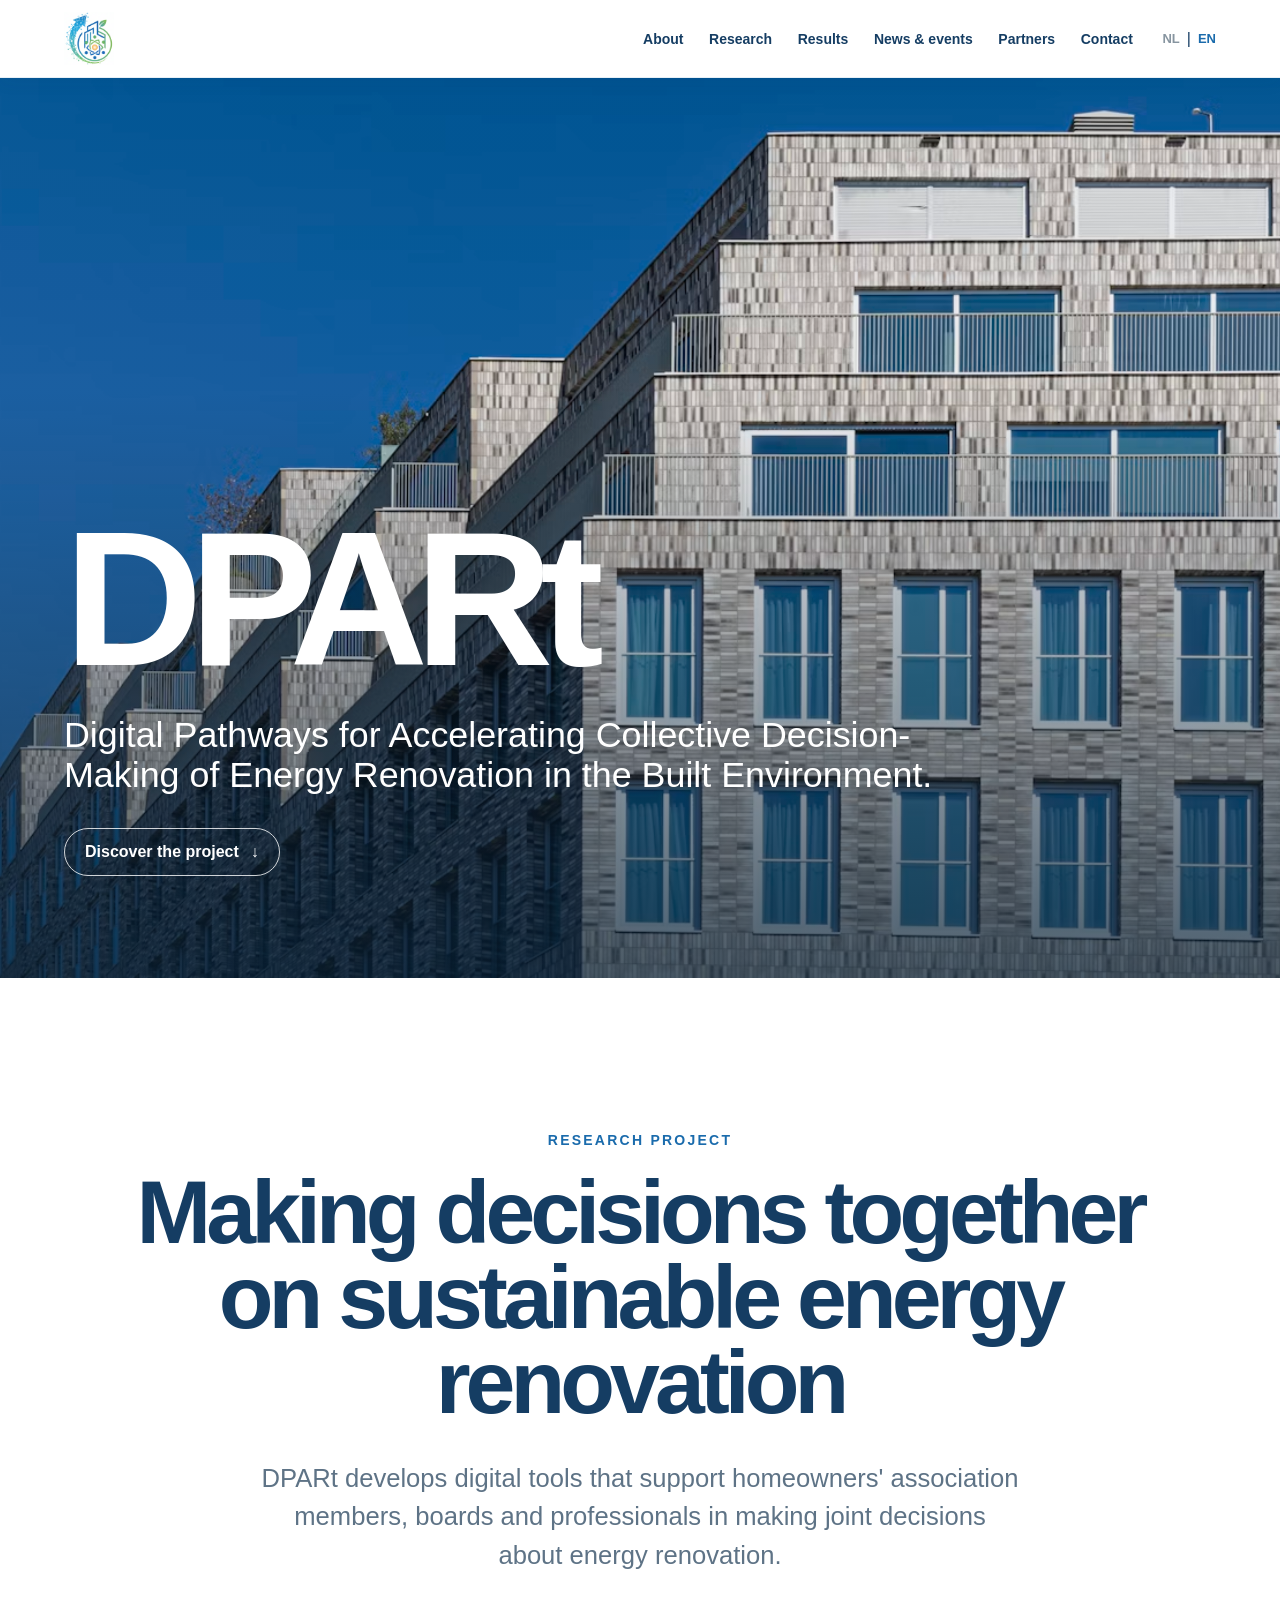
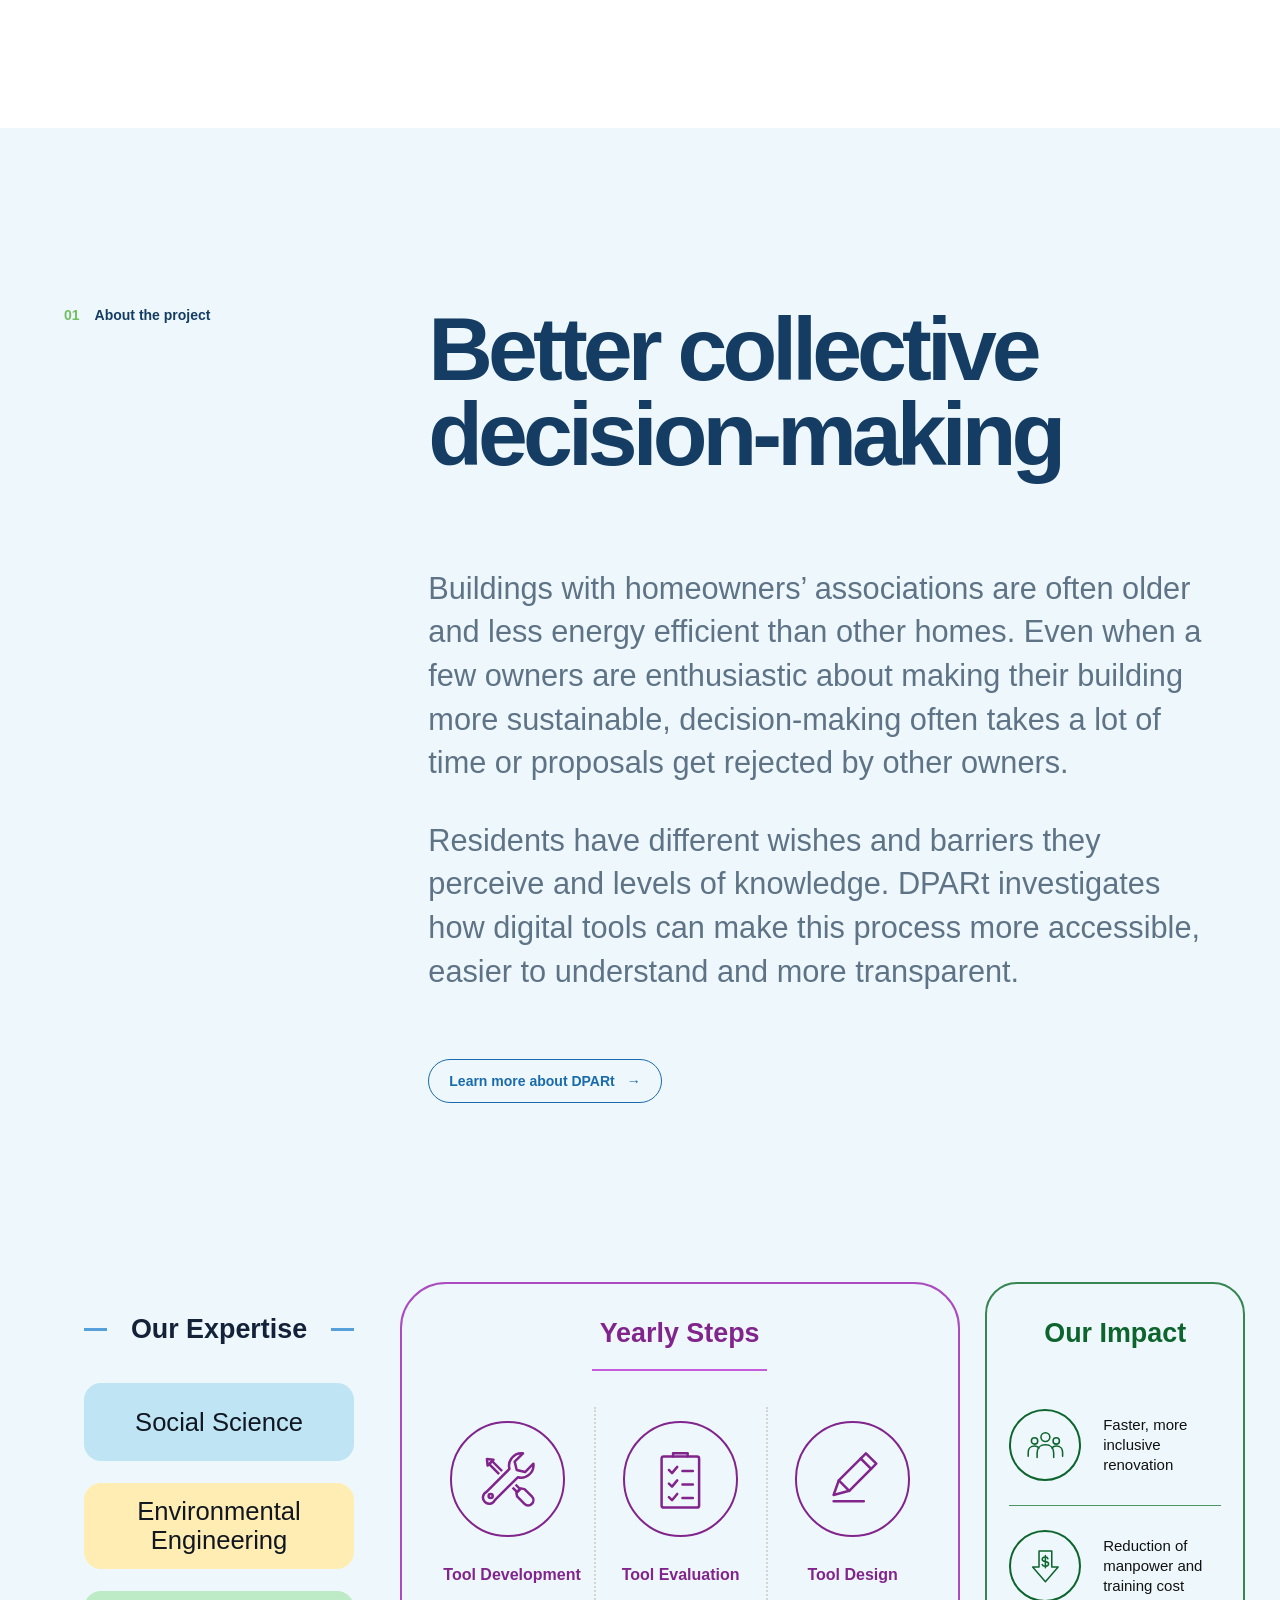
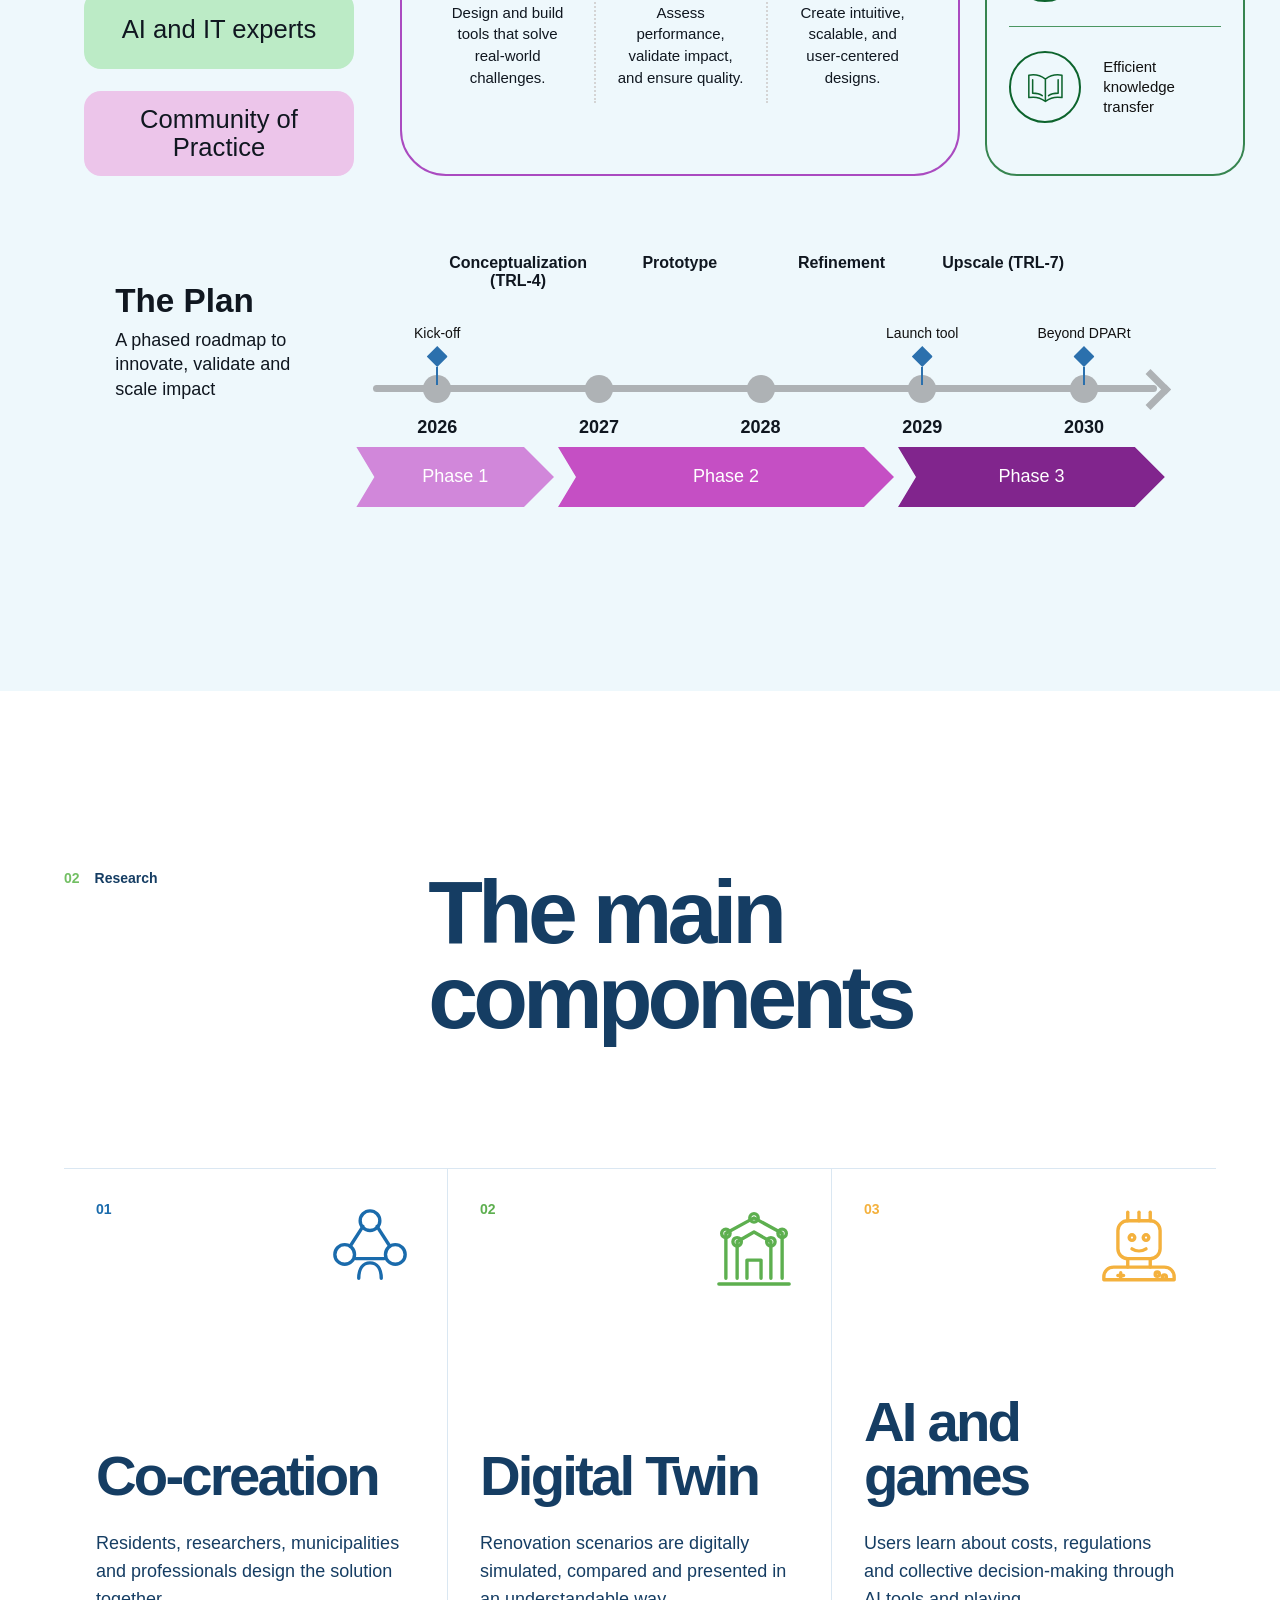
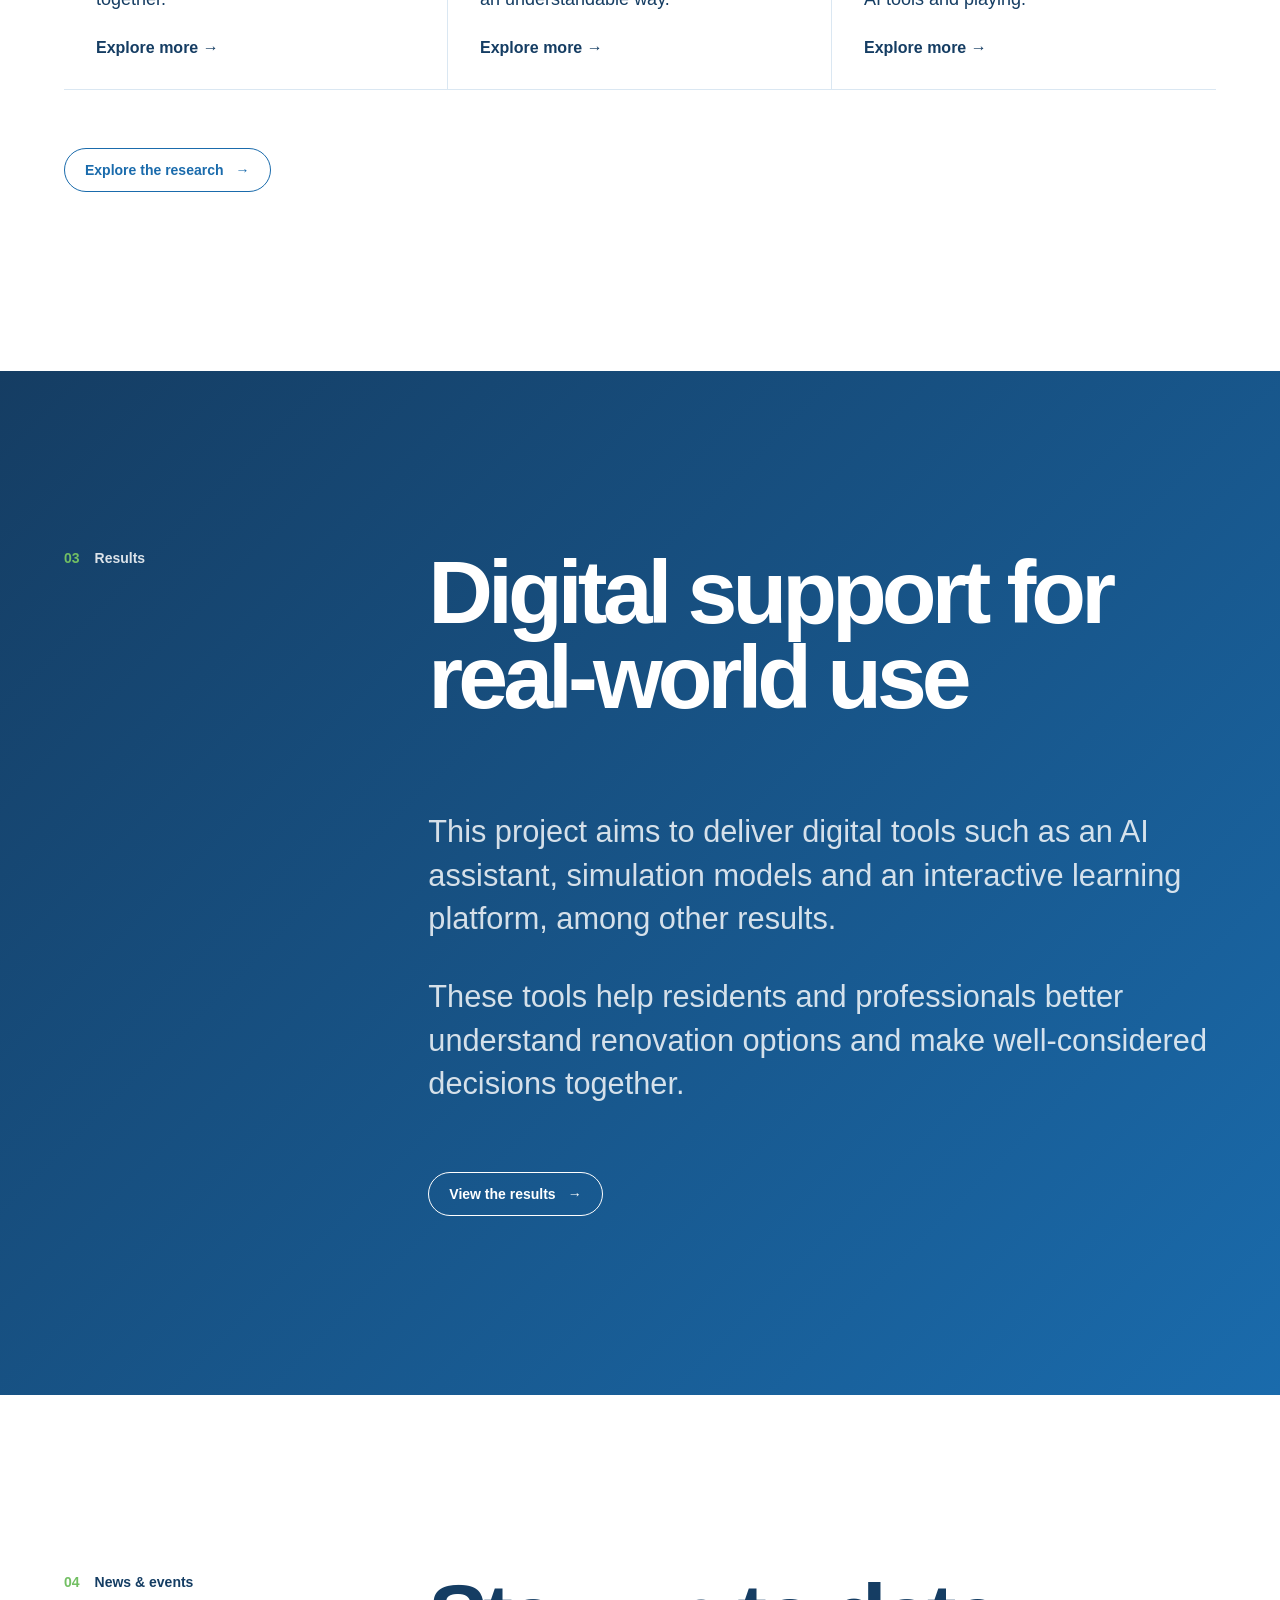
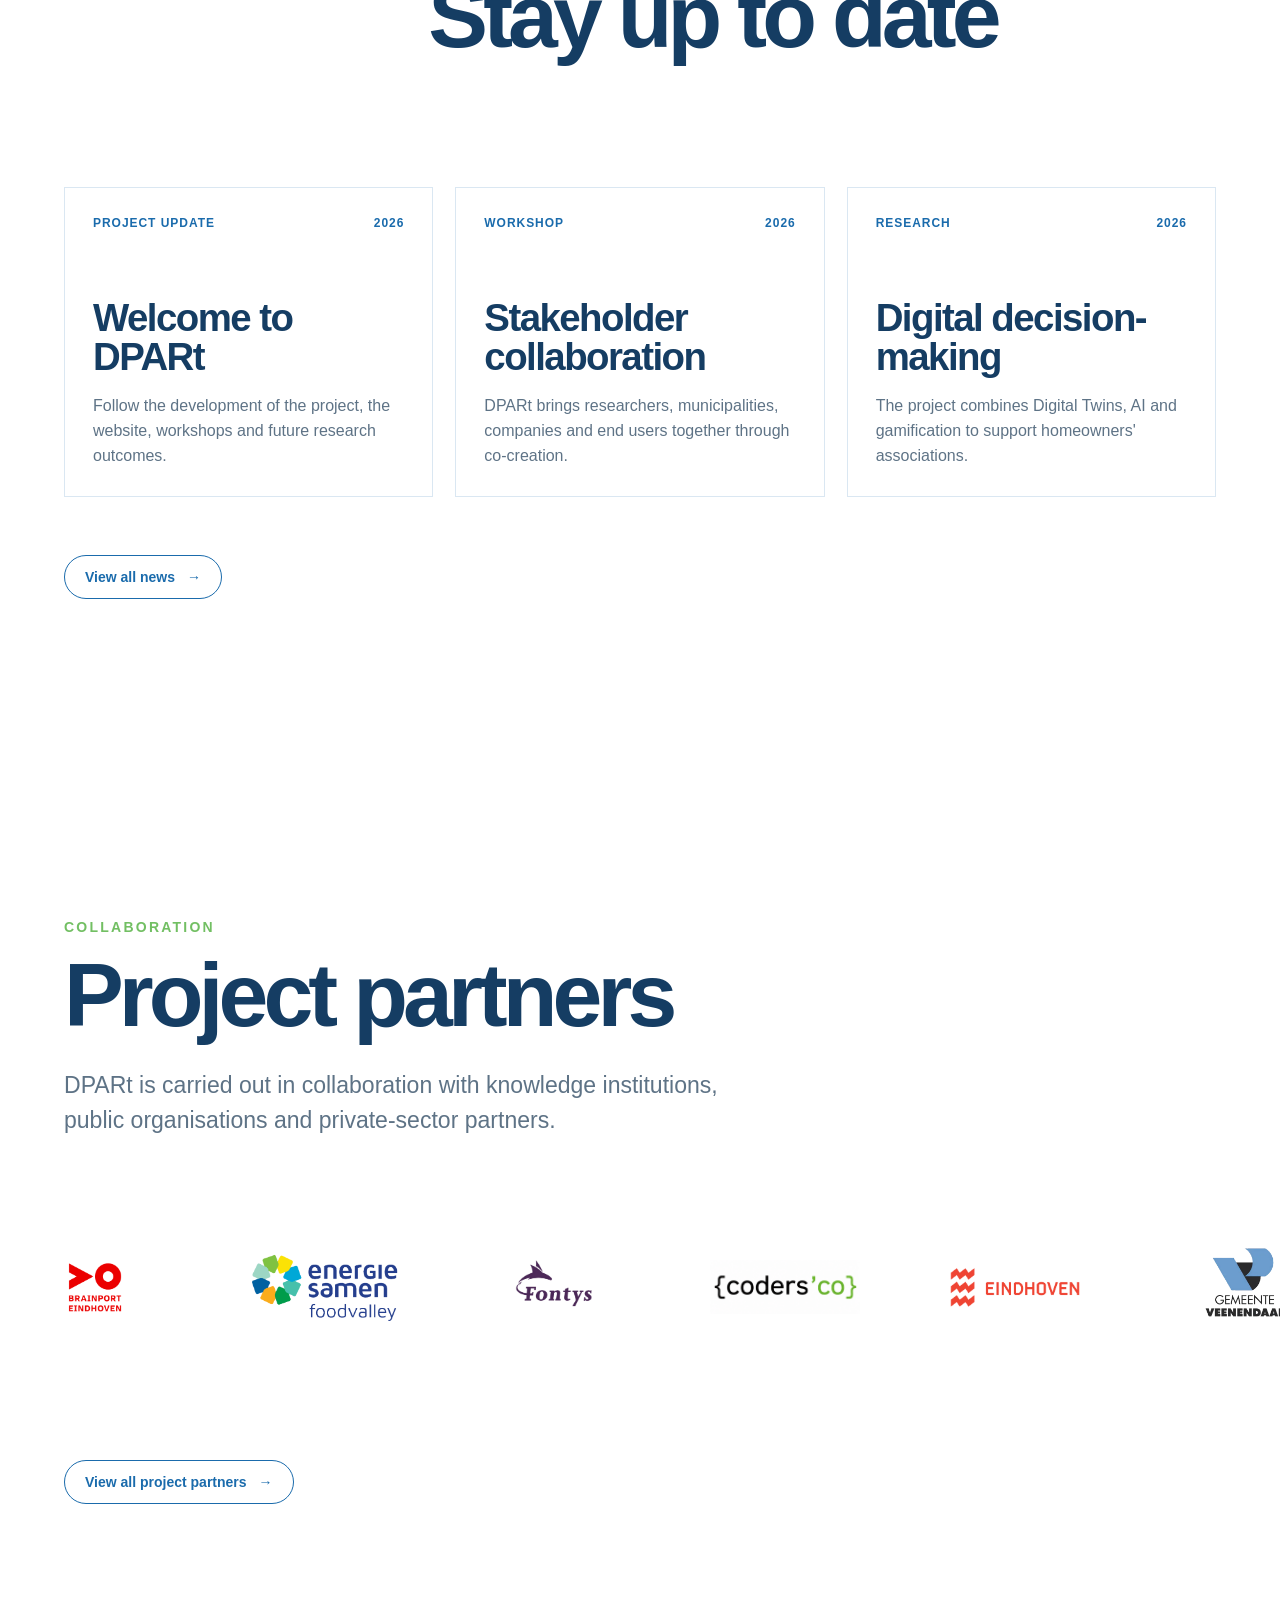
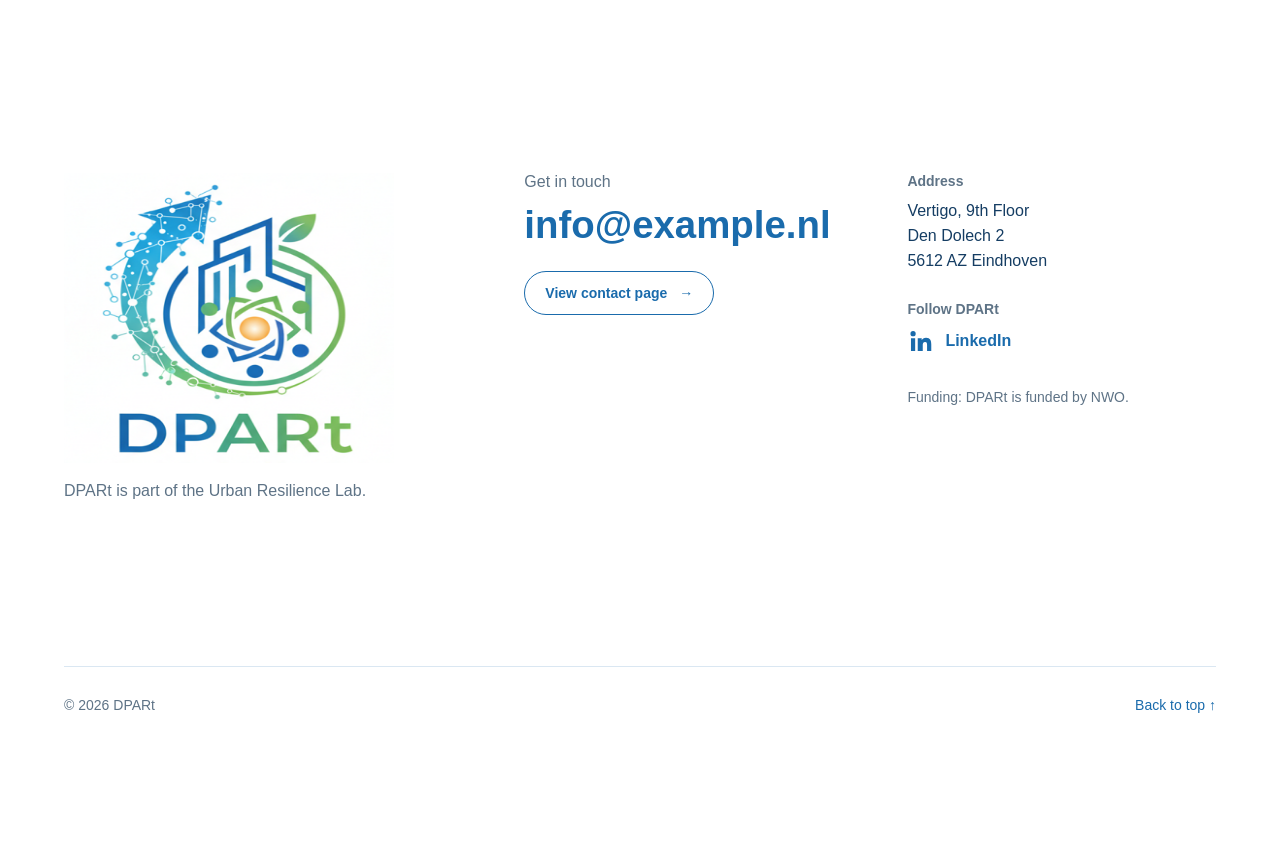
==== commit fd524651: "Enhance project map section with expertise, yearly steps, and impact details" ====
--- a/index.html
+++ b/index.html
@@ -49,9 +49,92 @@
       </div>
     </section>
 
-    <section class="image-section">
-      <div class="image-wrapper reveal">
-        <img loading="lazy" src="images/Visualisation.png" alt="Visualisatie van het DPARt-onderzoeksproject">
+    <section class="image-section" aria-labelledby="project-map-title">
+      <div class="project-map reveal">
+        <div class="project-map-top">
+          <section class="expertise-panel">
+            <h2 class="ornament-title" id="project-map-title" data-i18n="mapExpertiseTitle">Our Expertise</h2>
+            <ul class="expertise-list">
+              <li class="expertise-item expertise-social" data-i18n="mapSocial">Social Science</li>
+              <li class="expertise-item expertise-engineering" data-i18n="mapEngineering">Environmental Engineering</li>
+              <li class="expertise-item expertise-ai" data-i18n="mapAi">AI and IT experts</li>
+              <li class="expertise-item expertise-community" data-i18n="mapCommunity">Community of Practice</li>
+            </ul>
+          </section>
+
+          <section class="yearly-panel" aria-labelledby="yearly-title">
+            <h2 id="yearly-title" data-i18n="mapYearlyTitle">Yearly Steps</h2>
+            <div class="yearly-steps">
+              <article class="yearly-step">
+                <div class="map-icon" aria-hidden="true">
+                  <svg viewBox="0 0 64 64">
+                    <g transform="translate(3 3) rotate(-45 32 32)">
+                      <path d="M30 5h4v38h-4Z"/>
+                      <path d="m32 0 4 5h-8l4-5Z"/>
+                      <path d="M29 43h6l2 3v10a5 5 0 0 1-10 0V46l2-3Z"/>
+                    </g>
+                    <path class="tool-crossing-mask" d="M46 7a12 12 0 0 0-12 15L12 44a6 6 0 1 0 8 8l22-22A12 12 0 0 0 57 17l-8 8-8-2-2-8 8-8h-1Z"/>
+                    <path d="M46 7a12 12 0 0 0-12 15L12 44a6 6 0 1 0 8 8l22-22A12 12 0 0 0 57 17l-8 8-8-2-2-8 8-8h-1Z"/>
+                    <circle cx="16" cy="48" r="2"/>
+                  </svg>
+                </div>
+                <h3 data-i18n="mapDevelopmentTitle">Tool Development</h3>
+                <p data-i18n="mapDevelopmentText">Design and build tools that solve real-world challenges.</p>
+              </article>
+              <article class="yearly-step">
+                <div class="map-icon" aria-hidden="true">
+                  <svg viewBox="0 0 64 64"><rect x="14" y="10" width="36" height="49" rx="2"/><path d="M25 10V7h14v3M21 23l3 3 5-6M34 24h10M21 36l3 3 5-6M34 37h10M21 49l3 3 5-6M34 50h10"/></svg>
+                </div>
+                <h3 data-i18n="mapEvaluationTitle">Tool Evaluation</h3>
+                <p data-i18n="mapEvaluationText">Assess performance, validate impact, and ensure quality.</p>
+              </article>
+              <article class="yearly-step">
+                <div class="map-icon" aria-hidden="true">
+                  <svg viewBox="0 0 64 64"><path d="m14 47 5-14 26-26 10 10-26 26-15 4Z"/><path d="m40 12 10 10M19 33l10 10M14 53h29"/></svg>
+                </div>
+                <h3 data-i18n="mapDesignTitle">Tool Design</h3>
+                <p data-i18n="mapDesignText">Create intuitive, scalable, and user-centered designs.</p>
+              </article>
+            </div>
+          </section>
+
+          <section class="impact-panel" aria-labelledby="impact-title">
+            <h2 id="impact-title" data-i18n="mapImpactTitle">Our Impact</h2>
+            <ul class="impact-list">
+              <li>
+                <div class="impact-icon" aria-hidden="true"><svg viewBox="0 0 64 64"><circle cx="32" cy="19" r="7"/><circle cx="15" cy="25" r="5"/><circle cx="49" cy="25" r="5"/><path d="M19 51v-7c0-8 5-13 13-13s13 5 13 13v7M5 49v-6c0-6 4-10 10-10 3 0 5 1 7 3M59 49v-6c0-6-4-10-10-10-3 0-5 1-7 3"/></svg></div>
+                <span data-i18n="mapImpactInclusive">Faster, more inclusive renovation</span>
+              </li>
+              <li>
+                <div class="impact-icon" aria-hidden="true"><svg viewBox="0 0 64 64"><path d="M22 8h20v25h10L32 56 12 33h10V8Z"/><path d="M36 20c-1-4-9-4-9 1 0 5 10 2 10 7 0 5-9 5-10 1M32 15v19"/></svg></div>
+                <span data-i18n="mapImpactCost">Reduction of manpower and training cost</span>
+              </li>
+              <li>
+                <div class="impact-icon" aria-hidden="true"><svg viewBox="0 0 64 64"><path d="M6 13c10-2 18 0 26 6v35c-8-6-16-8-26-6V13ZM58 13c-10-2-18 0-26 6v35c8-6 16-8 26-6V13Z"/><path d="M12 20v21c6 0 11 1 15 4M52 20v21c-6 0-11 1-15 4"/></svg></div>
+                <span data-i18n="mapImpactKnowledge">Efficient knowledge transfer</span>
+              </li>
+            </ul>
+          </section>
+        </div>
+
+        <section class="plan-panel" aria-labelledby="plan-title">
+          <div class="plan-intro">
+            <h2 id="plan-title" data-i18n="mapPlanTitle">The Plan</h2>
+            <p data-i18n="mapPlanText">A phased roadmap to innovate, validate and scale impact</p>
+          </div>
+          <div class="roadmap">
+            <ol class="roadmap-stages">
+              <li><strong data-i18n="mapConcept">Conceptualization<br>(TRL-4)</strong><span class="milestone-label" data-i18n="mapKickoff">Kick-off</span><span class="roadmap-diamond"></span><span class="roadmap-dot"></span><b>2026</b></li>
+              <li><strong data-i18n="mapPrototype">Prototype</strong><span class="roadmap-dot"></span><b>2027</b></li>
+              <li><strong data-i18n="mapRefinement">Refinement</strong><span class="roadmap-dot"></span><b>2028</b></li>
+              <li><strong data-i18n="mapUpscale">Upscale (TRL-7)</strong><span class="milestone-label" data-i18n="mapLaunch">Launch tool</span><span class="roadmap-diamond"></span><span class="roadmap-dot"></span><b>2029</b></li>
+              <li><strong><span class="visually-hidden" data-i18n="mapBeyond">Beyond DPARt</span></strong><span class="milestone-label" data-i18n="mapBeyond">Beyond DPARt</span><span class="roadmap-diamond"></span><span class="roadmap-dot"></span><b>2030</b></li>
+            </ol>
+            <div class="roadmap-phases" aria-label="Project phases">
+              <div data-i18n="mapPhase1">Phase 1</div><div data-i18n="mapPhase2">Phase 2</div><div data-i18n="mapPhase3">Phase 3</div>
+            </div>
+          </div>
+        </section>
       </div>
     </section>
 
--- a/style.css
+++ b/style.css
@@ -587,20 +587,466 @@
   background: var(--background);
 }
 
-.image-wrapper {
+.project-map {
+  --map-purple: #81258d;
+  --map-magenta: #c54fc4;
+  --map-green: #0d642d;
+  --map-blue: #2b70ad;
+  --map-grey: #aeb2b5;
+
   width: min(100%, 1600px);
   margin-inline: auto;
-
+  background: transparent;
+  color: #101720;
+  font-family: Arial, Helvetica, sans-serif;
+}
+
+.project-map h2,
+.project-map h3,
+.project-map p {
+  margin-top: 0;
+}
+
+.project-map-top {
+  display: grid;
+  grid-template-columns: minmax(310px, 1.25fr) minmax(560px, 1.9fr) minmax(260px, 0.72fr);
+  gap: clamp(18px, 2vw, 30px);
+  padding-bottom: clamp(36px, 5vw, 68px);
+  background: transparent;
+}
+
+.expertise-panel,
+.yearly-panel,
+.impact-panel {
+  min-width: 0;
+  background: transparent;
+}
+
+.expertise-panel {
+  padding: 32px 20px 0;
+}
+
+.ornament-title {
+  display: grid;
+  grid-template-columns: 1fr auto 1fr;
+  align-items: center;
+  gap: 24px;
+  margin-bottom: 38px;
+  color: #142239;
+  font-size: clamp(25px, 2.1vw, 38px);
+  text-align: center;
+}
+
+.ornament-title::before,
+.ornament-title::after {
+  content: "";
+  height: 3px;
+  background: #55a0da;
+}
+
+.expertise-list,
+.impact-list,
+.roadmap-stages {
+  margin: 0;
+  padding: 0;
+  list-style: none;
+}
+
+.expertise-list {
+  display: grid;
+  gap: 22px;
+}
+
+.expertise-item {
+  min-height: 78px;
+  padding: 14px 22px;
+  display: grid;
+  place-items: center;
+  border-radius: 17px;
+  font-size: clamp(22px, 2vw, 36px);
+  line-height: 1.12;
+  text-align: center;
+}
+
+.expertise-social { background: #bfe4f4; }
+.expertise-engineering { background: #ffedb4; }
+.expertise-ai { background: #bcebc6; }
+.expertise-community { background: #ecc5ea; }
+
+.yearly-panel {
+  padding: 34px 20px 38px;
+  border: 2px solid #aa4bc0;
+  border-radius: 46px;
+}
+
+.yearly-panel > h2,
+.impact-panel > h2 {
+  margin-bottom: 36px;
+  color: var(--map-purple);
+  font-size: clamp(25px, 2.1vw, 38px);
+  text-align: center;
+}
+
+.yearly-panel > h2::after {
+  content: "";
+  display: block;
+  width: 34%;
+  height: 2px;
+  margin: 20px auto 0;
+  background: #c75cda;
+}
+
+.yearly-steps {
+  display: grid;
+  grid-template-columns: repeat(3, minmax(0, 1fr));
+}
+
+.yearly-step {
+  min-width: 0;
+  padding: 14px clamp(18px, 1.7vw, 30px);
+  text-align: center;
+}
+
+.yearly-step + .yearly-step {
+  border-left: 2px dotted #d4d4d4;
+}
+
+.map-icon,
+.impact-icon {
+  display: grid;
+  place-items: center;
+  border: 2px solid currentColor;
+  border-radius: 50%;
+}
+
+.map-icon {
+  width: clamp(94px, 9vw, 132px);
+  aspect-ratio: 1;
+  margin: 0 auto 28px;
+  color: var(--map-purple);
+}
+
+.map-icon svg,
+.impact-icon svg {
+  width: 60%;
+  fill: none;
+  stroke: currentColor;
+  stroke-width: 2.4;
+  stroke-linecap: round;
+  stroke-linejoin: round;
+}
+
+.map-icon svg .tool-crossing-mask {
+  fill: var(--background);
+  stroke: var(--background);
+  stroke-width: 7;
+}
+
+.yearly-step h3 {
+  margin-bottom: 18px;
+  color: var(--map-purple);
+  font-size: clamp(16px, 1.15vw, 21px);
+  line-height: 1.2;
+  white-space: nowrap;
+}
+
+.yearly-step p {
+  margin-bottom: 0;
+  font-size: clamp(15px, 1.15vw, 21px);
+  line-height: 1.45;
+}
+
+.impact-panel {
+  padding: 34px 22px 22px;
+  border: 2px solid #378550;
+  border-radius: 32px;
+}
+
+.impact-panel > h2 {
+  color: var(--map-green);
+}
+
+.impact-list li {
+  padding: 24px 0;
+  display: grid;
+  grid-template-columns: 76px 1fr;
+  align-items: center;
+  gap: 18px;
+  color: var(--map-green);
+}
+
+.impact-list li + li {
+  border-top: 1.5px solid #4b9661;
+}
+
+.impact-list span {
+  color: #111;
+  font-size: clamp(15px, 1.08vw, 20px);
+  line-height: 1.35;
+}
+
+.impact-icon {
+  width: 72px;
+  aspect-ratio: 1;
+}
+
+.plan-panel {
+  padding: 42px clamp(28px, 4vw, 68px) 30px;
+  display: grid;
+  grid-template-columns: minmax(190px, 0.22fr) minmax(800px, 1fr);
+  gap: clamp(28px, 4vw, 68px);
+  overflow-x: auto;
+  border-radius: 52px;
+  background: transparent;
+}
+
+.plan-intro h2 {
+  margin-bottom: 8px;
+  font-size: clamp(30px, 2.6vw, 46px);
+}
+
+.plan-intro p {
+  margin-bottom: 0;
+  font-size: clamp(18px, 1.35vw, 24px);
+  line-height: 1.35;
+}
+
+.roadmap {
+  min-width: 800px;
+}
+
+.roadmap-stages {
+  position: relative;
+  min-height: 165px;
+  display: grid;
+  grid-template-columns: repeat(5, 1fr);
+}
+
+.roadmap-stages::before {
+  content: "";
+  position: absolute;
+  z-index: 0;
+  left: 2%;
+  right: 1%;
+  top: 103px;
+  height: 7px;
+  border-radius: 10px;
+  background: var(--map-grey);
+}
+
+.roadmap-stages::after {
+  content: "";
+  position: absolute;
+  right: 0;
+  top: 93px;
+  width: 22px;
+  height: 22px;
+  border-top: 7px solid var(--map-grey);
+  border-right: 7px solid var(--map-grey);
+  transform: rotate(45deg);
+}
+
+.roadmap-stages li {
+  position: relative;
+  min-width: 0;
+  text-align: center;
+}
+
+.roadmap-stages strong {
+  position: absolute;
+  top: -28px;
+  left: 50%;
+  width: 100%;
+  font-size: clamp(16px, 1.2vw, 21px);
+  line-height: 1.1;
+  white-space: pre-line;
+}
+
+.roadmap-stages li:last-child strong {
+  left: 0;
+  width: 1px;
+}
+
+.roadmap-stages b {
+  position: absolute;
+  z-index: 3;
+  top: 136px;
+  left: 0;
+  right: 0;
+  font-size: clamp(18px, 1.35vw, 25px);
+  line-height: 1;
+}
+
+.roadmap-dot {
+  position: absolute;
+  z-index: 2;
+  left: 50%;
+  top: 93px;
+  width: 28px;
+  height: 28px;
+  border-radius: 50%;
+  background: var(--map-grey);
+  transform: translateX(-50%);
+}
+
+.roadmap-diamond {
+  position: absolute;
+  z-index: 2;
+  left: 50%;
+  top: 64px;
+  width: 21px;
+  height: 21px;
+  background: var(--map-blue);
+  clip-path: polygon(50% 0, 100% 50%, 50% 100%, 0 50%);
+  transform: translateX(-50%);
+}
+
+.roadmap-diamond + .roadmap-dot::before {
+  content: "";
+  position: absolute;
+  z-index: -1;
+  left: 50%;
+  top: -8px;
+  width: 2px;
+  height: 18px;
+  background: var(--map-blue);
+  transform: translateX(-50%);
+}
+
+.milestone-label {
+  position: absolute;
+  top: 43px;
+  left: 50%;
+  color: #111;
+  font-size: 14px;
+  white-space: nowrap;
+  transform: translateX(-50%);
+}
+
+.roadmap-stages li:last-child .milestone-label {
+  top: 43px;
+}
+
+.roadmap-phases {
+  display: grid;
+  grid-template-columns: 1fr 1.7fr 1.35fr;
+  gap: 4px;
+  color: var(--white);
+  font-size: clamp(18px, 1.4vw, 26px);
+  text-align: center;
+}
+
+.roadmap-phases div {
+  min-height: 60px;
+  padding: 14px 30px;
+  display: grid;
+  place-items: center;
+  background: #d187da;
+  clip-path: polygon(0 0, calc(100% - 30px) 0, 100% 50%, calc(100% - 30px) 100%, 0 100%, 18px 50%);
+}
+
+.roadmap-phases div:nth-child(2) { background: var(--map-magenta); }
+.roadmap-phases div:nth-child(3) { background: var(--map-purple); }
+
+.visually-hidden {
+  position: absolute;
+  width: 1px;
+  height: 1px;
+  padding: 0;
+  margin: -1px;
   overflow: hidden;
-
-  background: var(--white);
-}
-
-.image-wrapper img {
-  width: 100%;
-  height: auto;
-
-  object-fit: contain;
+  clip: rect(0, 0, 0, 0);
+  white-space: nowrap;
+  border: 0;
+}
+
+@media (max-width: 1200px) {
+  .project-map-top {
+    grid-template-columns: minmax(280px, 0.85fr) minmax(550px, 1.5fr);
+  }
+
+  .impact-panel {
+    grid-column: 1 / -1;
+  }
+
+  .impact-list {
+    display: grid;
+    grid-template-columns: repeat(3, 1fr);
+  }
+
+  .impact-list li {
+    padding-inline: 22px;
+  }
+
+  .impact-list li + li {
+    border-top: 0;
+    border-left: 1.5px solid #4b9661;
+  }
+
+  .plan-panel {
+    grid-template-columns: 190px minmax(800px, 1fr);
+  }
+}
+
+@media (max-width: 900px) {
+  .project-map-top {
+    grid-template-columns: 1fr;
+  }
+
+  .expertise-panel {
+    padding-bottom: 24px;
+  }
+
+  .expertise-list {
+    grid-template-columns: 1fr 1fr;
+  }
+
+  .impact-panel {
+    grid-column: auto;
+  }
+
+  .impact-list {
+    grid-template-columns: 1fr;
+  }
+
+  .impact-list li + li {
+    border-top: 1.5px solid #4b9661;
+    border-left: 0;
+  }
+
+  .plan-panel {
+    grid-template-columns: 180px minmax(800px, 1fr);
+  }
+}
+
+@media (max-width: 600px) {
+  .expertise-list,
+  .yearly-steps {
+    grid-template-columns: 1fr;
+  }
+
+  .yearly-panel {
+    border-radius: 28px;
+  }
+
+  .yearly-step + .yearly-step {
+    padding-top: 32px;
+    border-top: 2px dotted #d4d4d4;
+    border-left: 0;
+  }
+
+  .yearly-step h3 {
+    white-space: normal;
+  }
+
+  .plan-panel {
+    grid-template-columns: 160px minmax(800px, 1fr);
+    border-radius: 32px;
+  }
+
+  .image-section {
+    padding-inline: 12px;
+  }
 }
 
 /* =========================================================
@@ -1542,14 +1988,7 @@
   }
 
   .image-section {
-    padding-inline: 0;
-  }
-
-  .image-wrapper img {
-    width: 100%;
-    height: auto;
-
-    object-fit: contain;
+    padding-inline: 12px;
   }
 
   .theme-card {
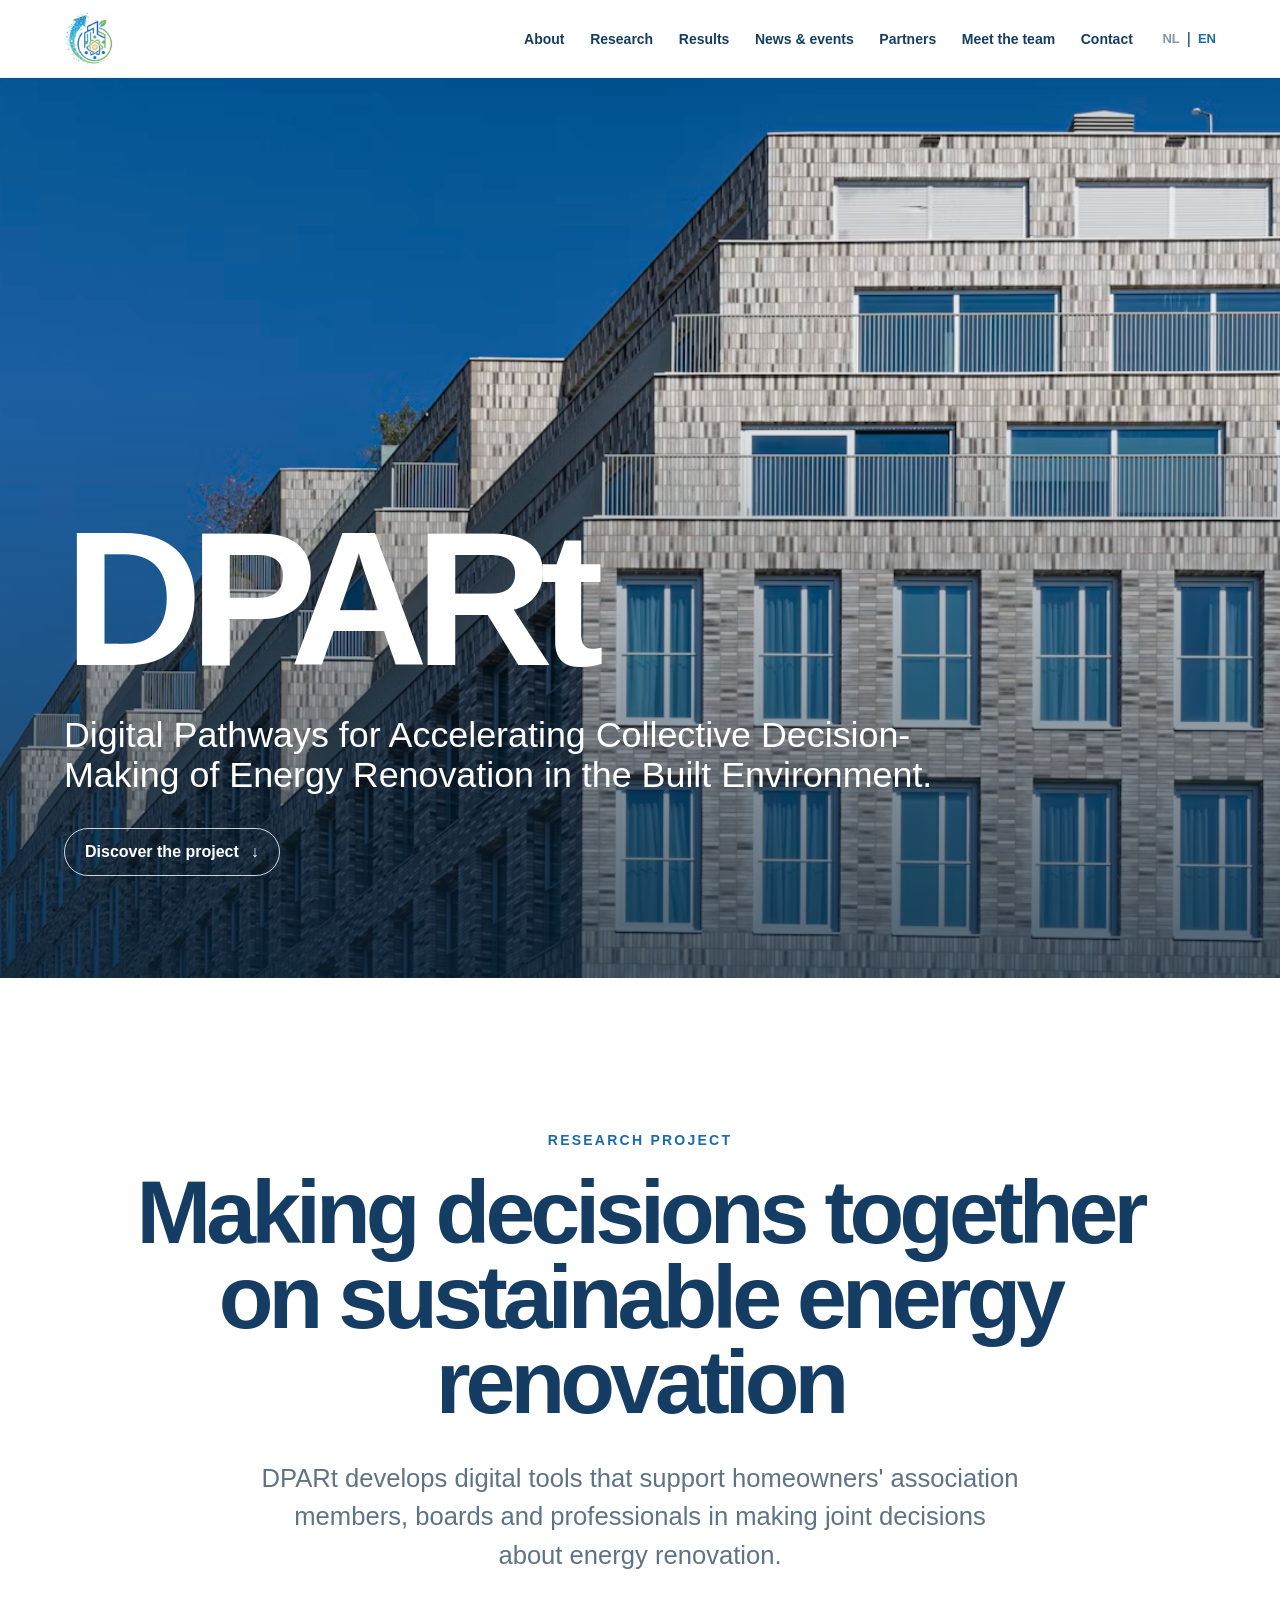
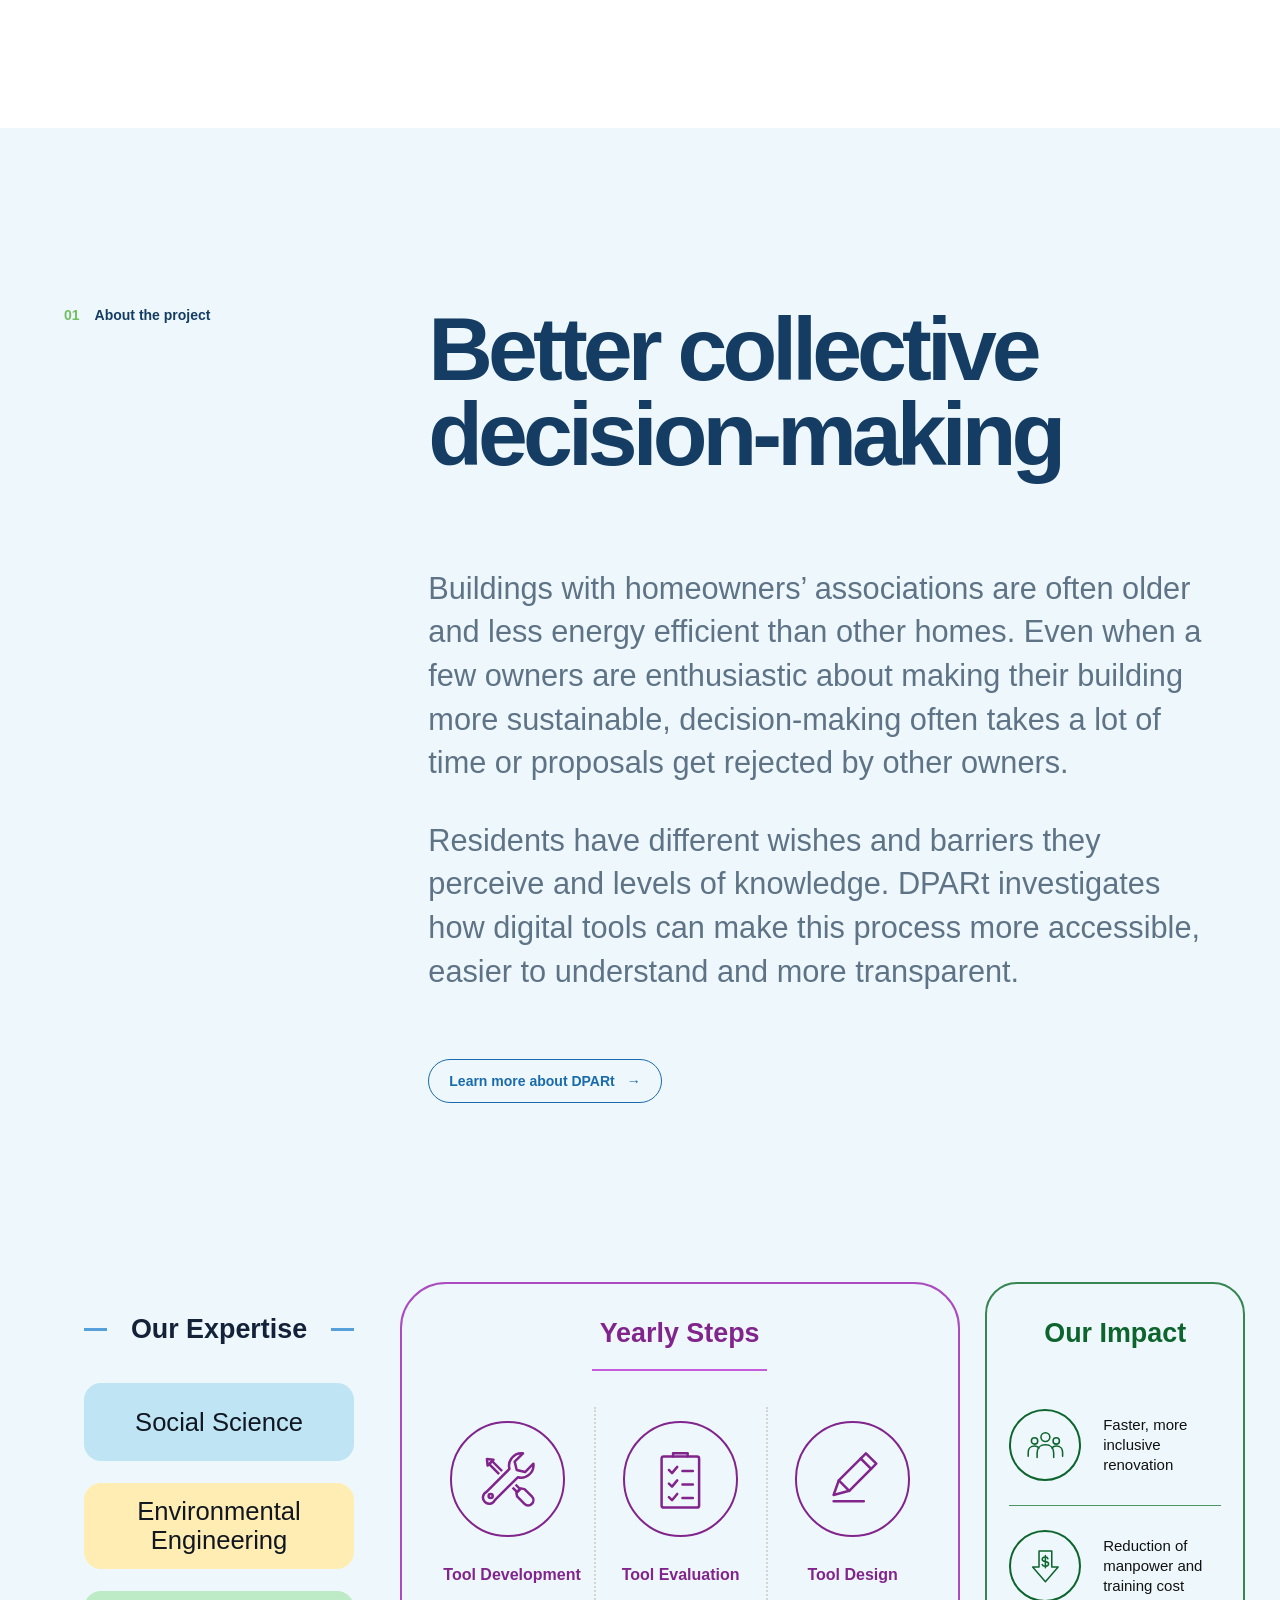
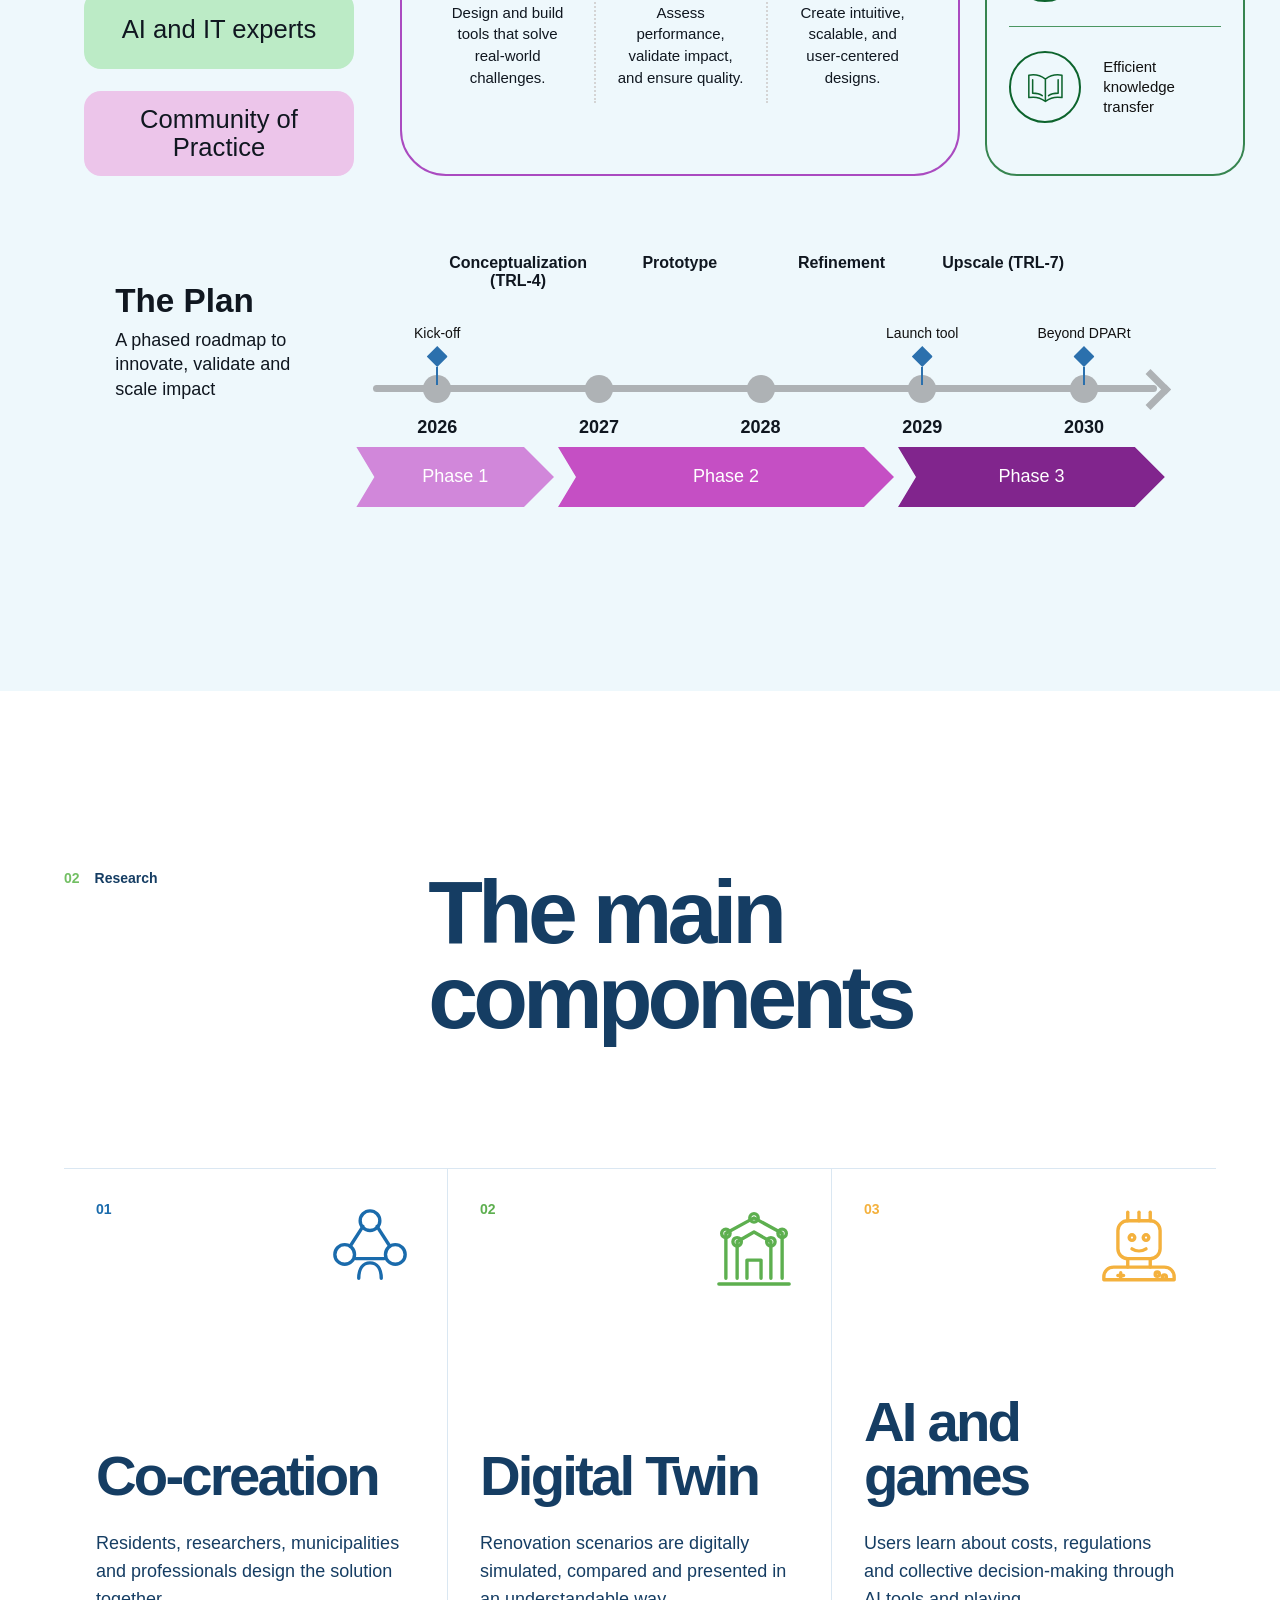
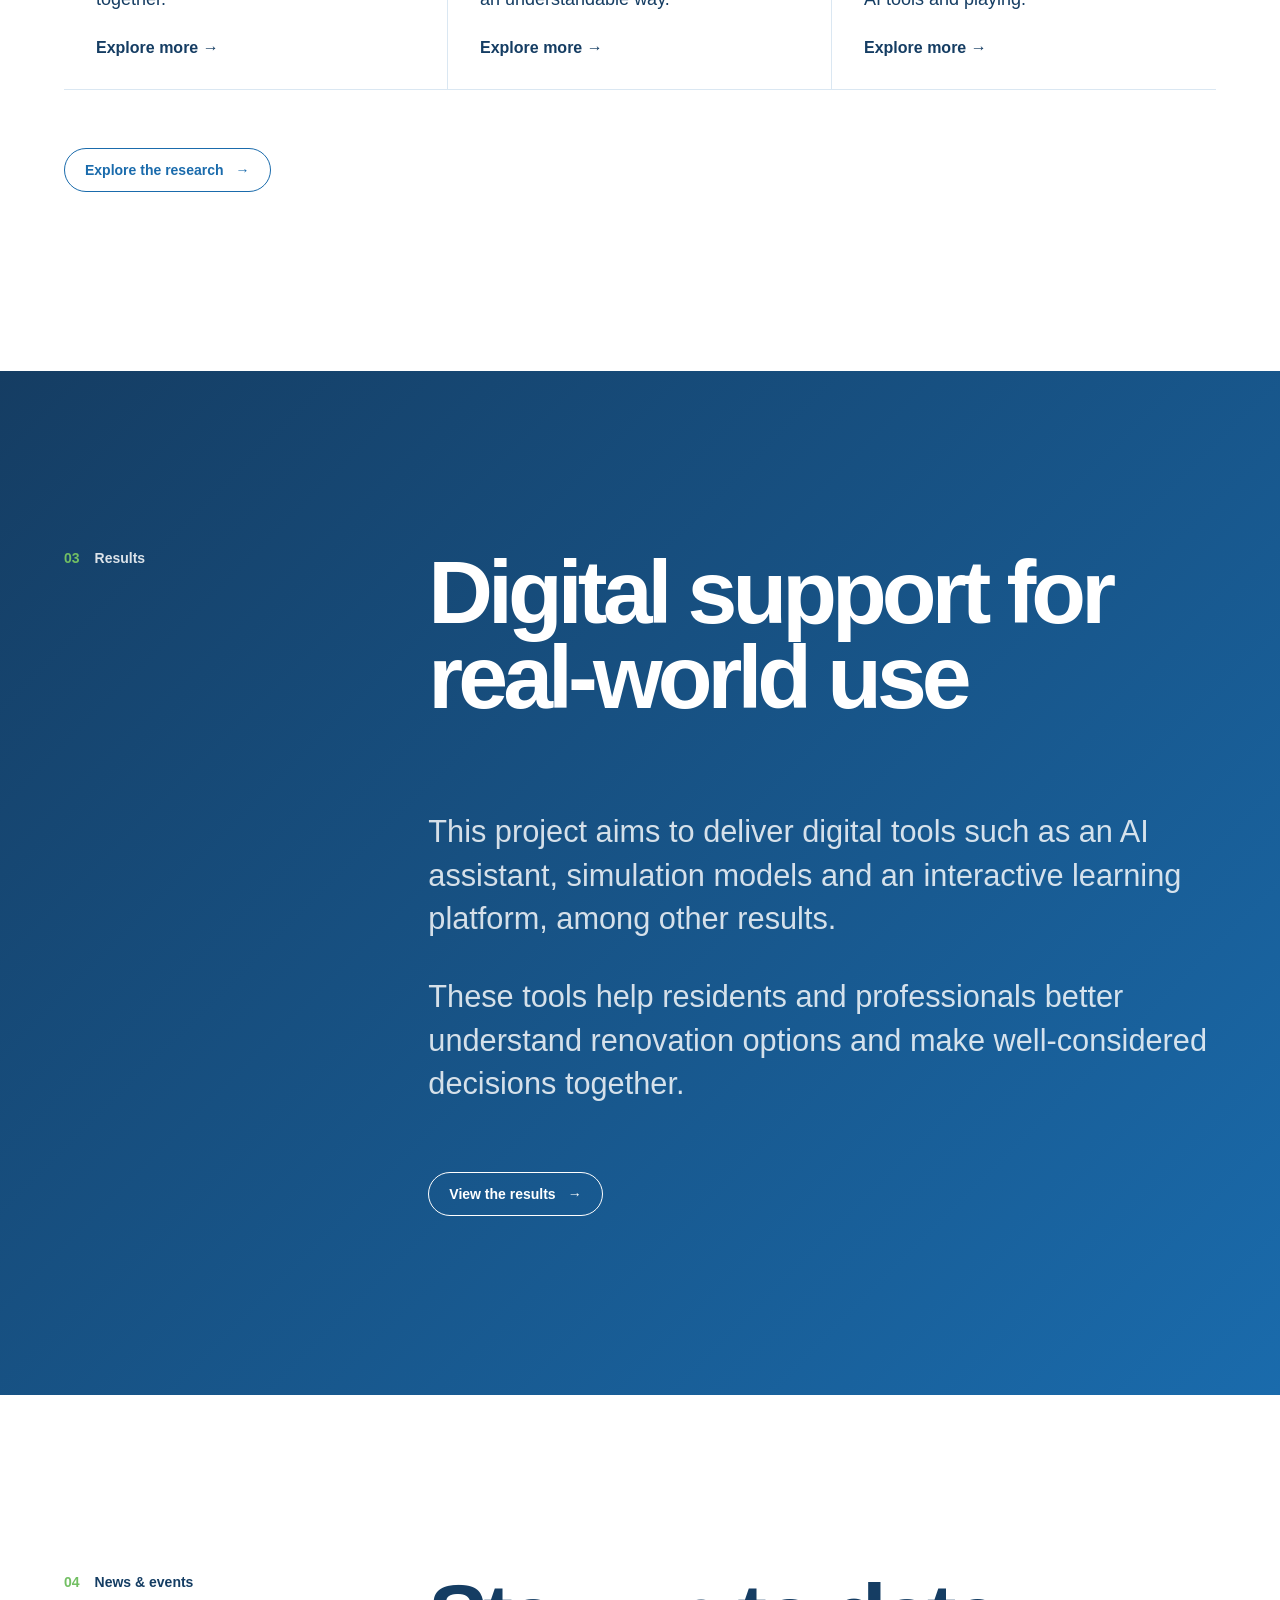
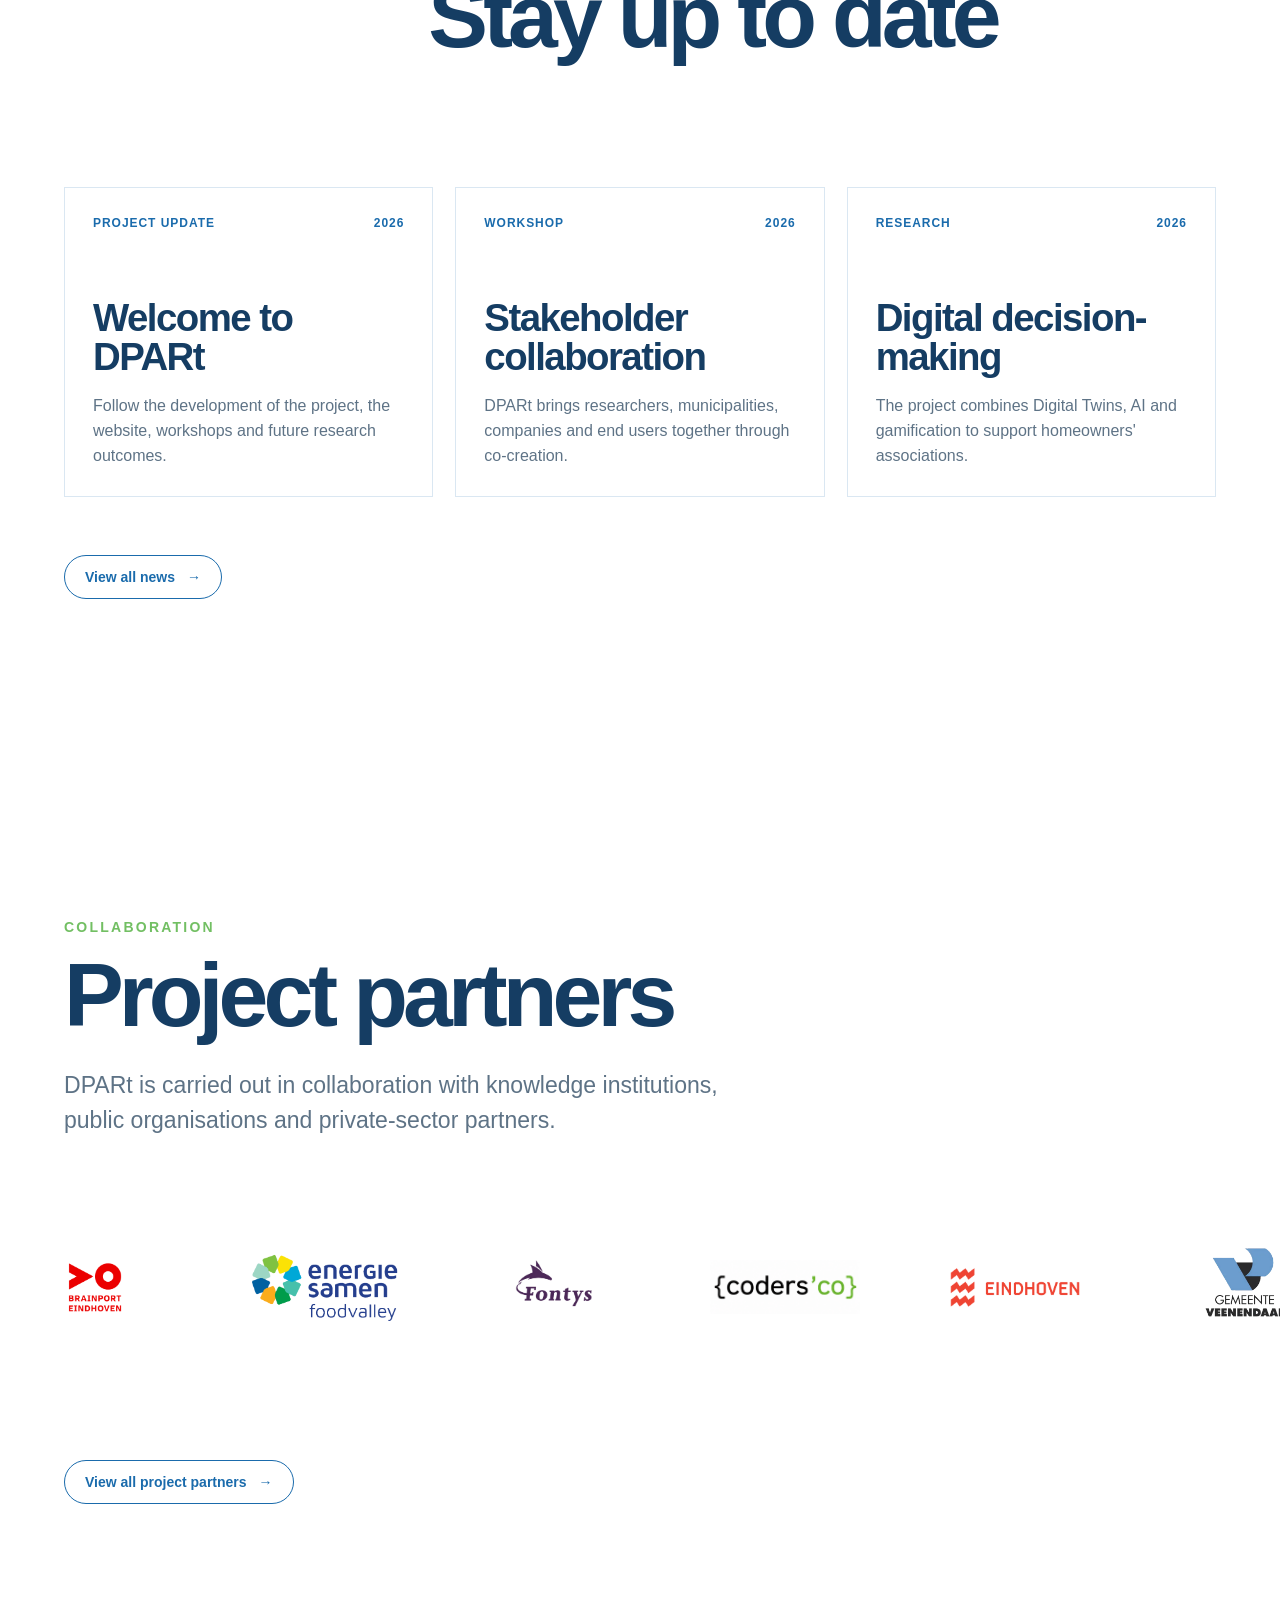
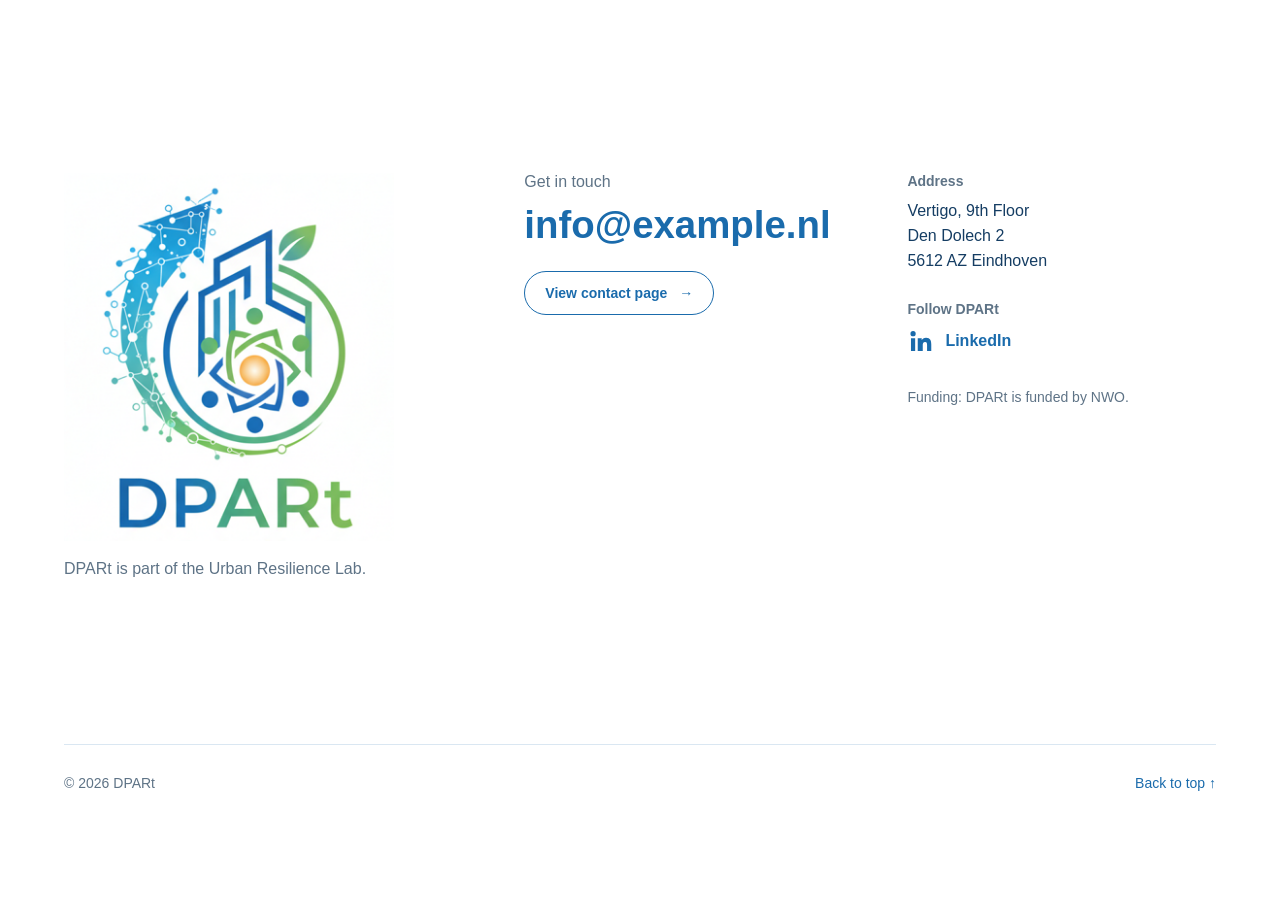
==== commit f8a01cc6: "Team" ====
--- a/index.html
+++ b/index.html
@@ -231,11 +231,10 @@
             <div class="partner-logo"><img loading="lazy" src="images/BE_logo.png" alt="BE"></div>
             <div class="partner-logo"><img loading="lazy" src="images/ESF_logo.png" alt="ESF"></div>
             <div class="partner-logo"><img loading="lazy" src="images/Fontys_logo.png" alt="Fontys"></div>
-            <div class="partner-logo"><a href="https://codersco.com/" target="_blank" rel="noopener noreferrer"><img loading="lazy" src="images/codersco.png" alt="Coders'Co"></a></div>
+            <div class="partner-logo"><img loading="lazy" src="images/codersco.png" alt="Coders'Co"></div>
             <div class="partner-logo"><img loading="lazy" src="images/GE_logo.png" alt="GE"></div>
             <div class="partner-logo"><img loading="lazy" src="images/Gemeente_Veenendaal_logo.webp" alt="Gemeente Veenendaal"></div>
             <div class="partner-logo"><img loading="lazy" src="images/GFH_logo.png" alt="GFH"></div>
-            <div class="partner-logo"><img loading="lazy" src="images/HEB_logo.png" alt="HEB"></div>
             <div class="partner-logo"><img loading="lazy" src="images/HU_logo.png" alt="Hogeschool Utrecht"></div>
             <div class="partner-logo"><img loading="lazy" src="images/MRE_logo.png" alt="MRE"></div>
             <div class="partner-logo"><img loading="lazy" src="images/Shinto_Labs_logo.png" alt="Shinto Labs"></div>
@@ -250,11 +249,10 @@
             <div class="partner-logo"><img loading="lazy" src="images/BE_logo.png" alt=""></div>
             <div class="partner-logo"><img loading="lazy" src="images/ESF_logo.png" alt=""></div>
             <div class="partner-logo"><img loading="lazy" src="images/Fontys_logo.png" alt=""></div>
-            <div class="partner-logo"><a href="https://codersco.com/" target="_blank" rel="noopener noreferrer" tabindex="-1"><img loading="lazy" src="images/codersco.png" alt=""></a></div>
+            <div class="partner-logo"><img loading="lazy" src="images/codersco.png" alt=""></div>
             <div class="partner-logo"><img loading="lazy" src="images/GE_logo.png" alt=""></div>
             <div class="partner-logo"><img loading="lazy" src="images/Gemeente_Veenendaal_logo.webp" alt=""></div>
             <div class="partner-logo"><img loading="lazy" src="images/GFH_logo.png" alt=""></div>
-            <div class="partner-logo"><img loading="lazy" src="images/HEB_logo.png" alt=""></div>
             <div class="partner-logo"><img loading="lazy" src="images/HU_logo.png" alt=""></div>
             <div class="partner-logo"><img loading="lazy" src="images/MRE_logo.png" alt=""></div>
             <div class="partner-logo"><img loading="lazy" src="images/Shinto_Labs_logo.png" alt=""></div>
--- a/style.css
+++ b/style.css
@@ -1546,6 +1546,64 @@
 }
 
 /* =========================================================
+   TEAMPAGINA
+========================================================= */
+
+.team-section {
+  padding-block: clamp(80px, 10vw, 150px);
+  background: var(--white);
+}
+
+.team-grid {
+  display: grid;
+  grid-template-columns: repeat(3, minmax(0, 1fr));
+  gap: clamp(24px, 3vw, 42px);
+}
+
+.team-card {
+  overflow: hidden;
+  border: 1px solid var(--line);
+  border-radius: 24px;
+  background: var(--white);
+  box-shadow: 0 14px 40px rgba(21, 61, 99, 0.07);
+}
+
+.team-photo-placeholder {
+  aspect-ratio: 4 / 3;
+  display: grid;
+  place-items: center;
+  background: linear-gradient(135deg, #dff4fc, #eef8fc 55%, #dff6df);
+  color: var(--primary-blue);
+  font-size: 14px;
+  font-weight: 700;
+  letter-spacing: 0.08em;
+  text-transform: uppercase;
+}
+
+.team-card-copy {
+  padding: clamp(24px, 3vw, 36px);
+}
+
+.team-card h2 {
+  margin: 0 0 8px;
+  font-size: clamp(28px, 3vw, 40px);
+  letter-spacing: -0.04em;
+}
+
+.team-role {
+  margin: 0 0 24px;
+  color: var(--primary-blue);
+  font-weight: 700;
+}
+
+.team-description {
+  margin: 0;
+  color: var(--muted);
+  font-size: 18px;
+  line-height: 1.6;
+}
+
+/* =========================================================
    PARTNERDETAILPAGINA
 ========================================================= */
 
@@ -1728,6 +1786,7 @@
 
 .footer-logo {
   width: min(330px, 70vw);
+  height: auto;
 }
 
 .footer-note {
@@ -1870,7 +1929,8 @@
 
   .card-grid,
   .news-grid,
-  .news-page-grid {
+  .news-page-grid,
+  .team-grid {
     grid-template-columns: 1fr;
   }
 
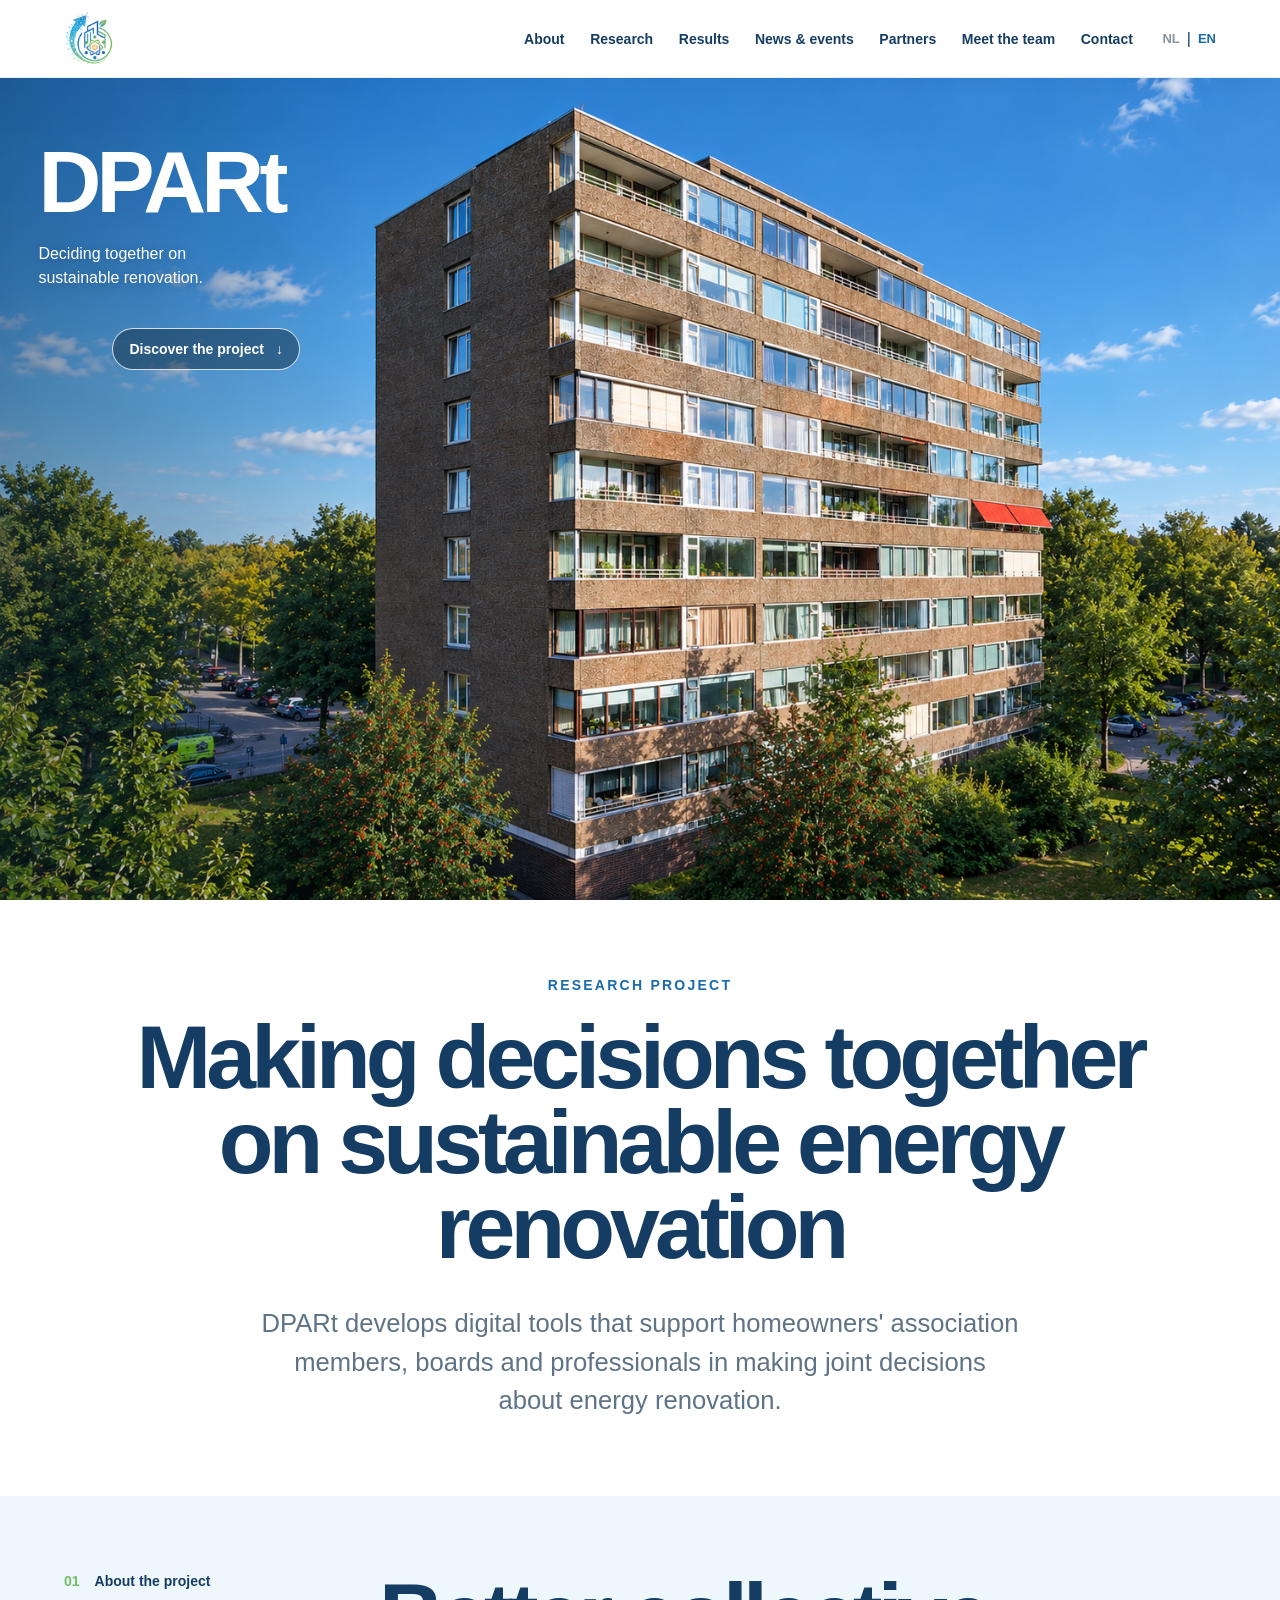
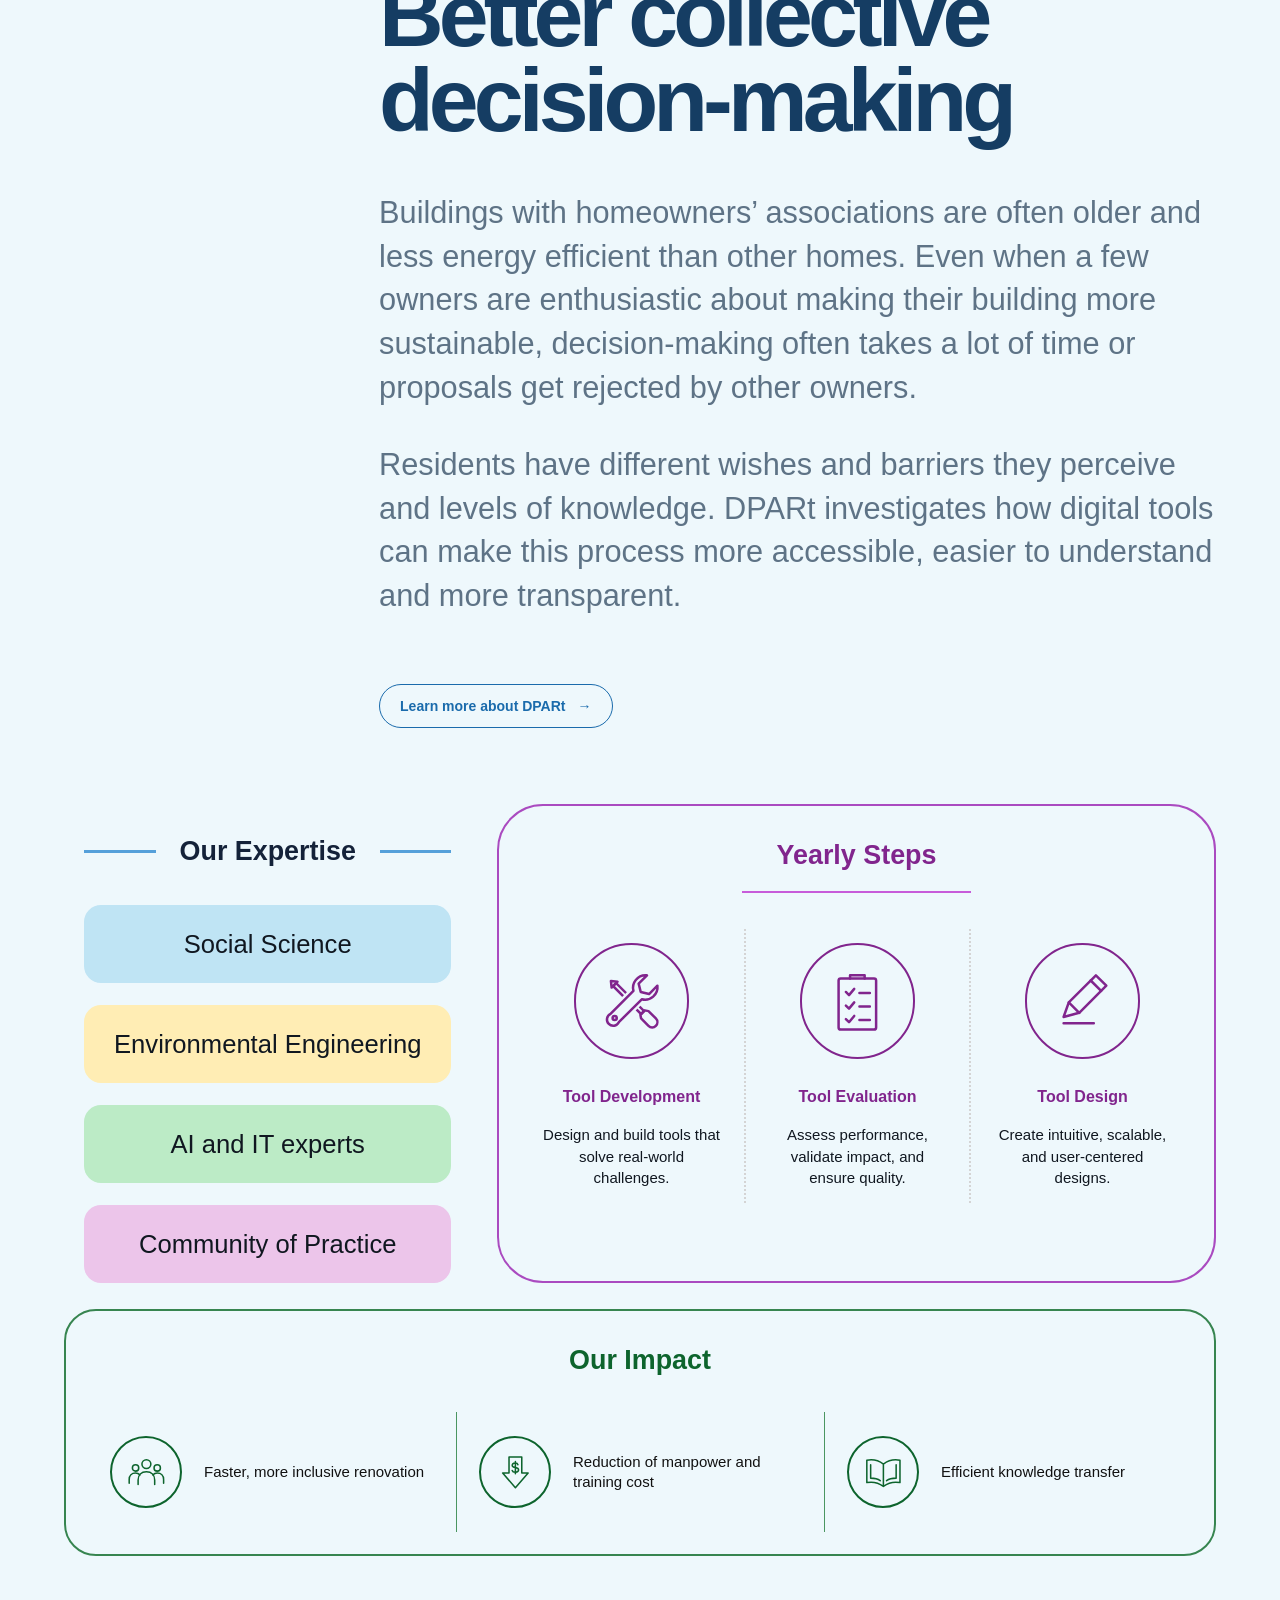
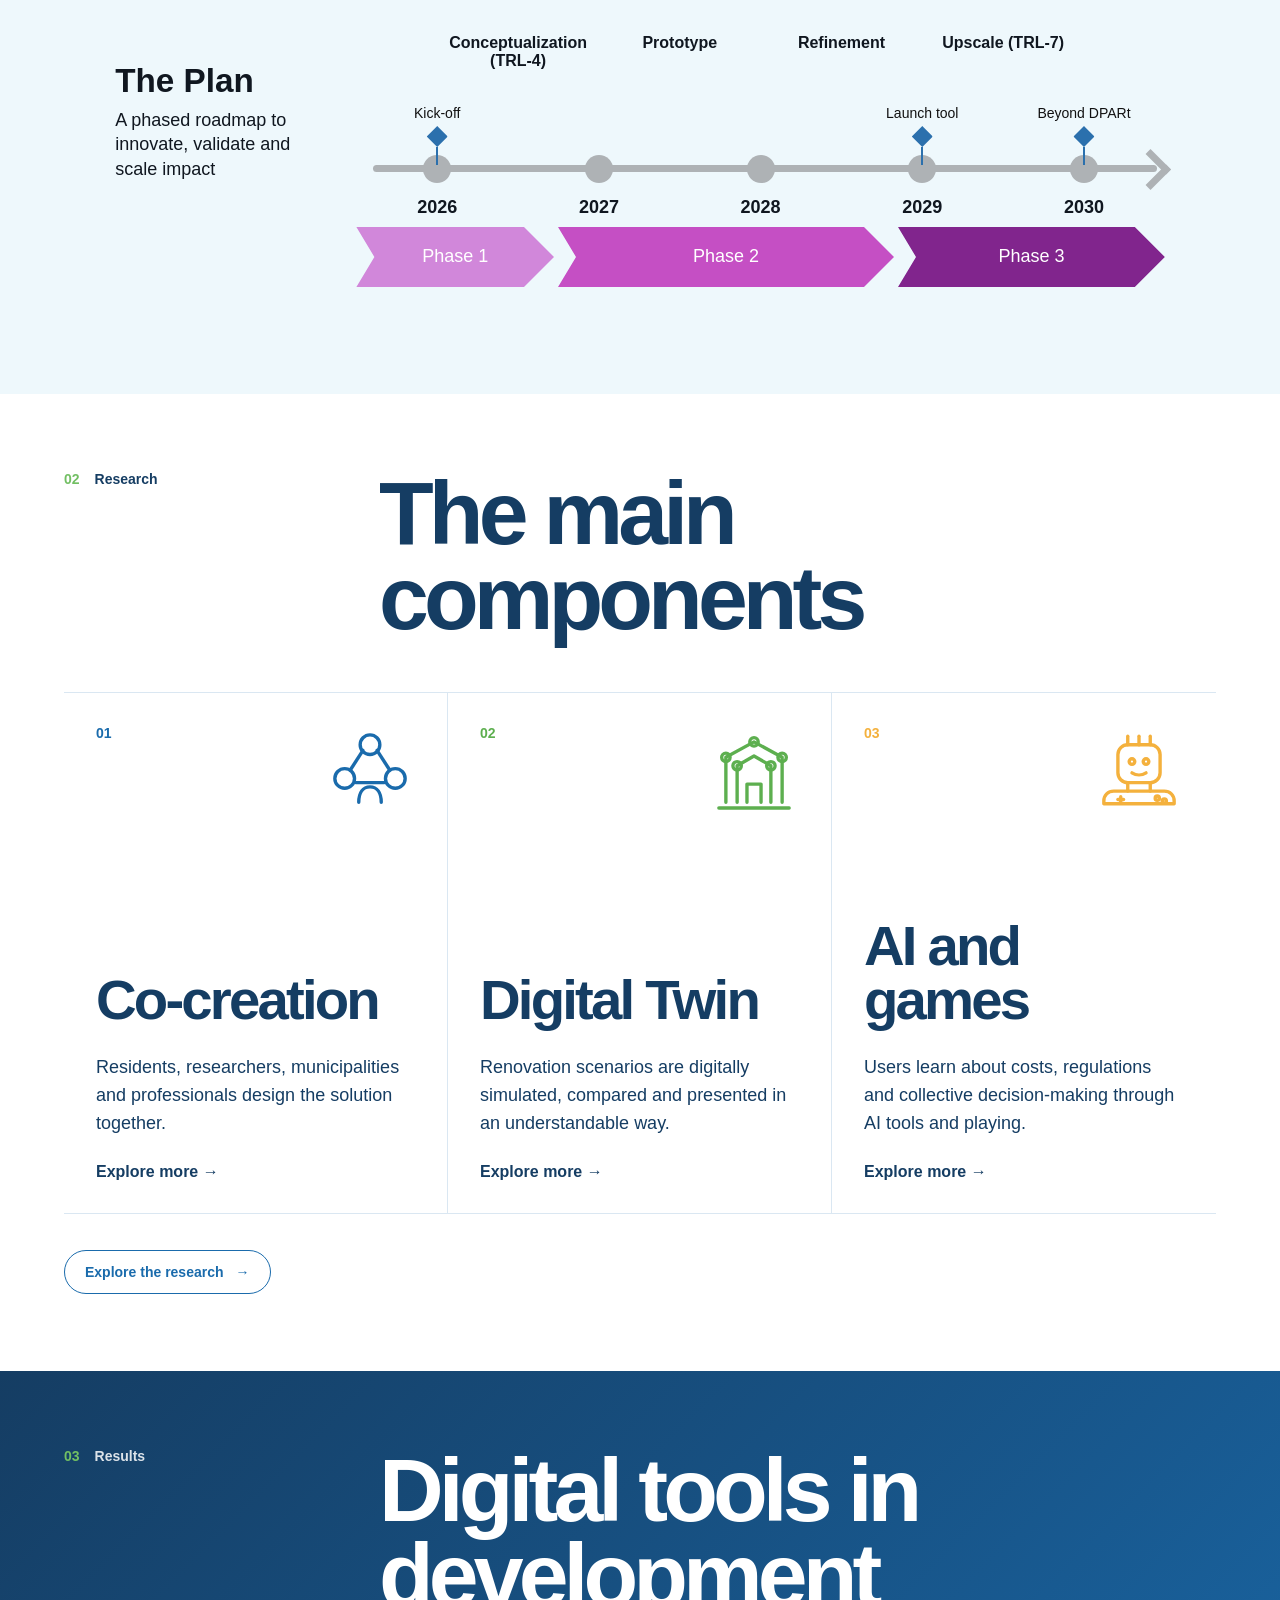
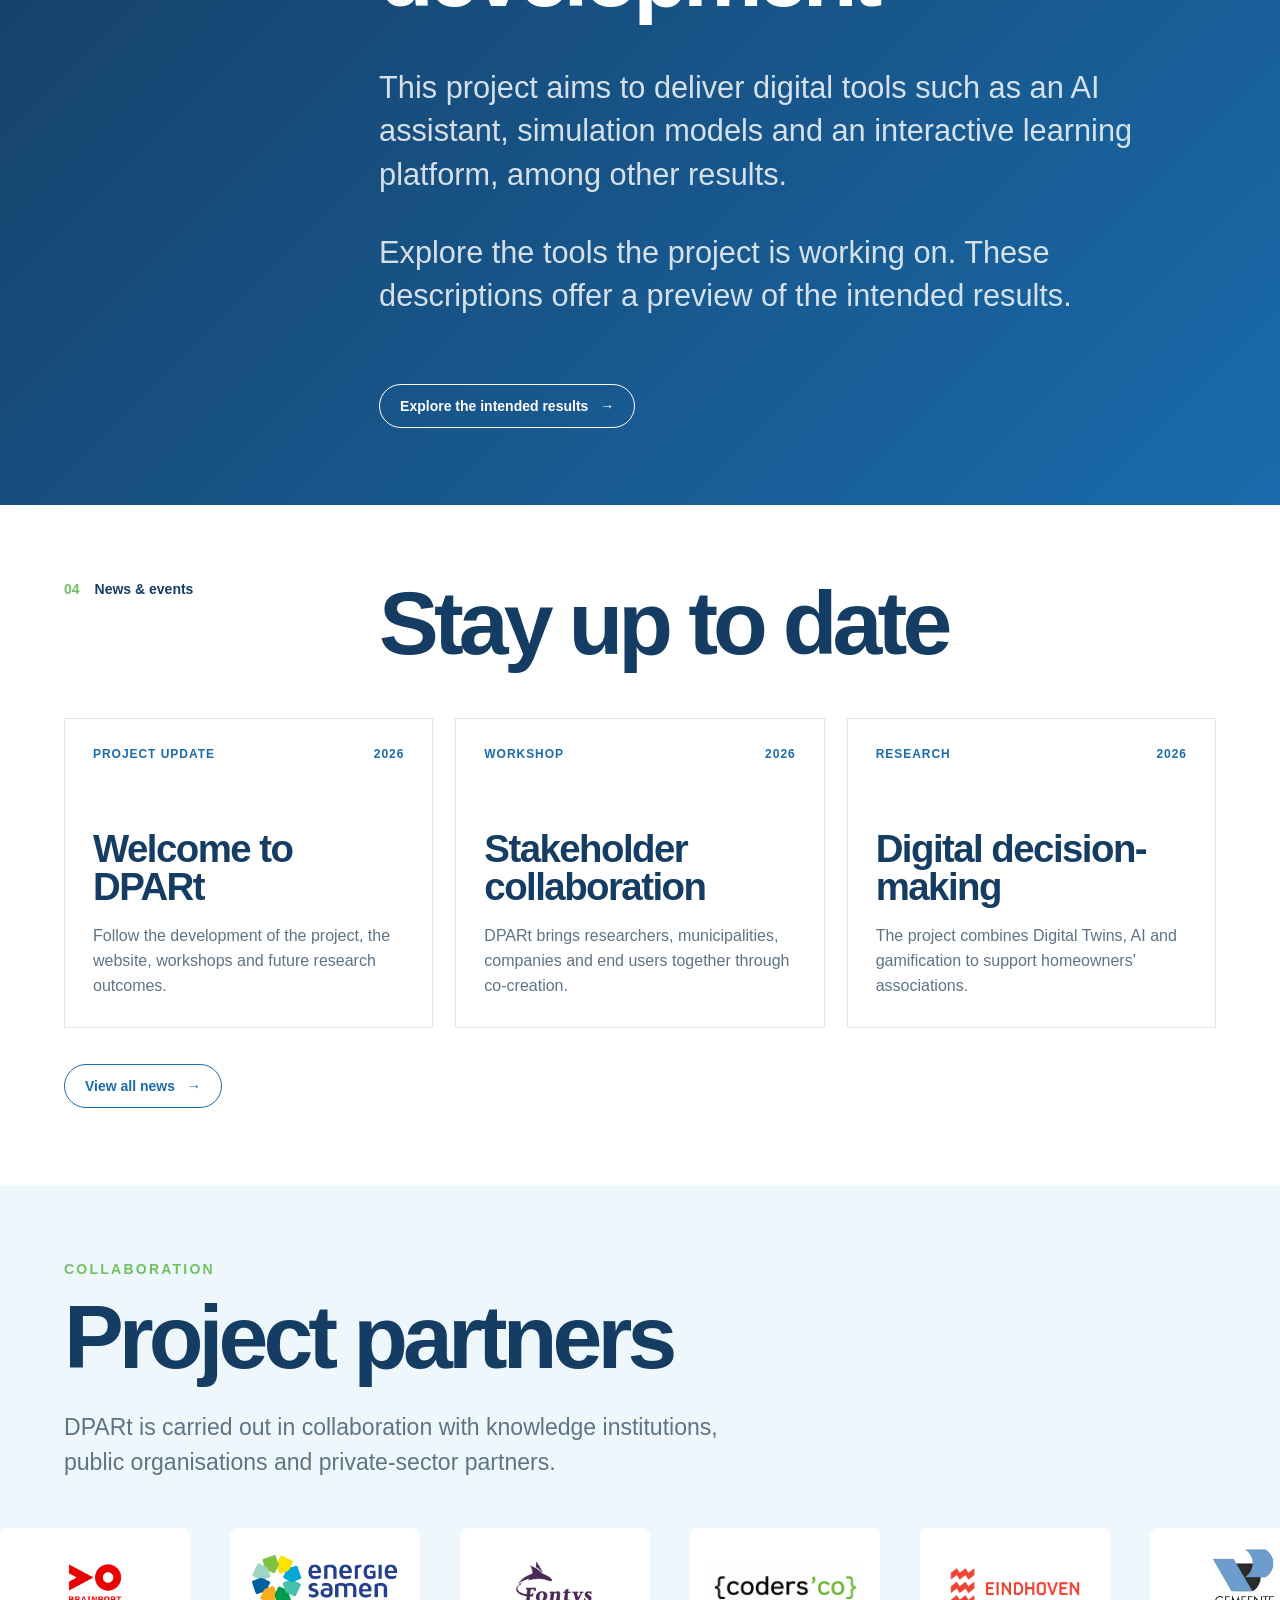
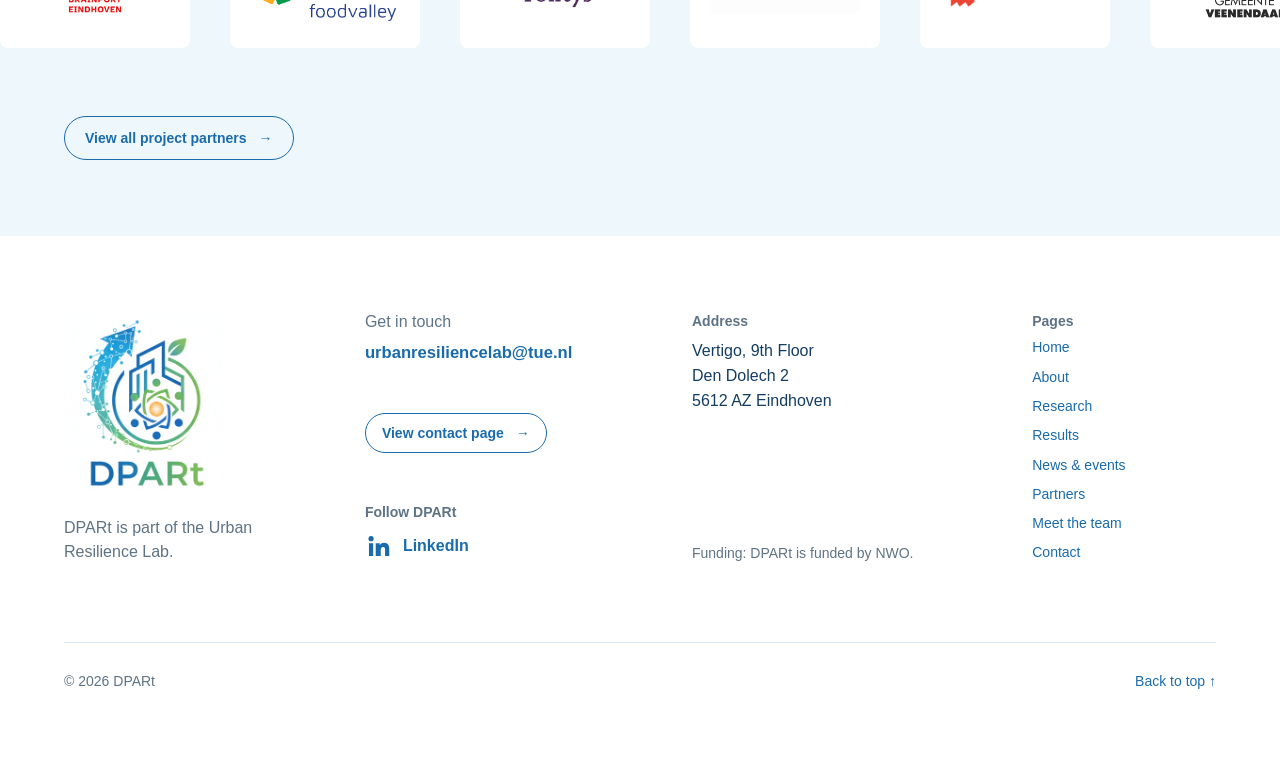
==== commit e3f250dc: "Last test version" ====
--- a/index.html
+++ b/index.html
@@ -4,22 +4,23 @@
   <meta charset="UTF-8">
   <meta name="viewport" content="width=device-width, initial-scale=1.0">
   <meta name="description" content="DPARt ontwikkelt digitale hulpmiddelen voor gezamenlijke besluitvorming over energierenovatie binnen Verenigingen van Eigenaars.">
-  <link rel="icon" type="image/png" href="images/Logo_transparant.png">
+  <link rel="icon" type="image/png" href="assets/images/branding/favicon.png">
   <title>DPARt | Samen beslissen over duurzame energierenovatie</title>
-  <link rel="stylesheet" href="style.css">
-  <script src="site-components.js" defer></script>
-  <script src="script.js" defer></script>
+  <link rel="stylesheet" href="assets/css/style.css">
+  <script src="assets/js/components.js" defer></script>
+  <script src="assets/js/translations.js" defer></script>
+  <script src="assets/js/main.js" defer></script>
 </head>
 <body data-page="home">
   <site-header></site-header>
 
   <main id="main-content">
     <section class="hero-image">
-      <img src="images/front_page_image.avif" alt="" aria-hidden="true">
+      <img src="assets/images/home/hero.avif" width="1619" height="971" fetchpriority="high" alt="" aria-hidden="true">
       <div class="hero-overlay"></div>
       <div class="hero-copy container">
         <h1>DPARt</h1>
-        <p data-i18n="heroFullTitle">Digital Pathways for Accelerating Collective Decision-Making of Energy Renovation in the Built Environment.</p>
+        <p data-i18n="heroTagline">Samen beslissen over duurzame renovatie.</p>
         <a class="hero-scroll" href="#intro">
           <span data-i18n="discoverProject">Ontdek het project</span>
           <span aria-hidden="true">↓</span>
@@ -194,12 +195,12 @@
       <div class="container split-layout">
         <div class="section-label reveal"><span>03</span><p data-i18n="resultsLabel">Resultaten</p></div>
         <div class="section-content">
-          <h2 class="section-title reveal" data-i18n="resultsTitle">Digitale ondersteuning voor de praktijk</h2>
+          <h2 class="section-title reveal" data-i18n="resultsTitle">Digitale hulpmiddelen in ontwikkeling</h2>
           <div class="large-text reveal">
             <p data-i18n="resultsParagraph1">Dit project heeft als doel digitale hulpmiddelen op te leveren, waaronder een AI-assistent, simulatiemodellen en een interactief leerplatform.</p>
-            <p data-i18n="resultsParagraph2">Deze hulpmiddelen helpen bewoners en professionals om renovatiemogelijkheden beter te begrijpen en gezamenlijk afgewogen keuzes te maken.</p>
-          </div>
-          <a class="section-button section-button-light reveal" href="results.html"><span data-i18n="viewResults">Bekijk de resultaten</span><span>→</span></a>
+            <p data-i18n="resultsParagraph2">Hier lees je aan welke hulpmiddelen het project werkt. De beschrijvingen geven een vooruitblik op de beoogde resultaten.</p>
+          </div>
+          <a class="section-button section-button-light reveal" href="results.html"><span data-i18n="viewResults">Bekijk de beoogde resultaten</span><span>→</span></a>
         </div>
       </div>
     </section>
@@ -225,43 +226,43 @@
         <h2 data-i18n="partnersTitle">Projectpartners</h2>
         <p class="partners-introduction" data-i18n="partnersIntroduction">DPARt wordt uitgevoerd in samenwerking met kennisinstellingen, publieke organisaties en marktpartijen.</p>
       </div>
-      <div class="logo-slider">
+      <div class="logo-slider" tabindex="0" role="region" data-i18n-aria-label="partnersTitle" aria-label="Projectpartners">
         <div class="logo-slider__track">
           <div class="logo-slider__group">
-            <div class="partner-logo"><img loading="lazy" src="images/BE_logo.png" alt="BE"></div>
-            <div class="partner-logo"><img loading="lazy" src="images/ESF_logo.png" alt="ESF"></div>
-            <div class="partner-logo"><img loading="lazy" src="images/Fontys_logo.png" alt="Fontys"></div>
-            <div class="partner-logo"><img loading="lazy" src="images/codersco.png" alt="Coders'Co"></div>
-            <div class="partner-logo"><img loading="lazy" src="images/GE_logo.png" alt="GE"></div>
-            <div class="partner-logo"><img loading="lazy" src="images/Gemeente_Veenendaal_logo.webp" alt="Gemeente Veenendaal"></div>
-            <div class="partner-logo"><img loading="lazy" src="images/GFH_logo.png" alt="GFH"></div>
-            <div class="partner-logo"><img loading="lazy" src="images/HU_logo.png" alt="Hogeschool Utrecht"></div>
-            <div class="partner-logo"><img loading="lazy" src="images/MRE_logo.png" alt="MRE"></div>
-            <div class="partner-logo"><img loading="lazy" src="images/Shinto_Labs_logo.png" alt="Shinto Labs"></div>
-            <div class="partner-logo"><img loading="lazy" src="images/TUe_logo.png" alt="TU/e"></div>
-            <div class="partner-logo"><img loading="lazy" src="images/TYGRON_PLATFORM_logo.png" alt="Tygron Platform"></div>
-            <div class="partner-logo"><img loading="lazy" src="images/ROM_logo.png" alt="ROM"></div>
-            <div class="partner-logo"><img loading="lazy" src="images/MW_logo.png" alt=""></div>
-            <div class="partner-logo"><img loading="lazy" src="images/VE_om.webp" alt=""></div>
-            <div class="partner-logo"><img loading="lazy" src="images/VvE_belang_logo.png" alt="VvE Belang"></div>
+            <div class="partner-logo"><img loading="lazy" src="assets/images/partners/be-logo.png" alt="BE"></div>
+            <div class="partner-logo"><img loading="lazy" src="assets/images/partners/esf-logo.png" alt="ESF"></div>
+            <div class="partner-logo"><img loading="lazy" src="assets/images/partners/fontys-logo.png" alt="Fontys"></div>
+            <div class="partner-logo"><img loading="lazy" src="assets/images/partners/codersco.png" alt="Coders'Co"></div>
+            <div class="partner-logo"><img loading="lazy" src="assets/images/partners/ge-logo.png" alt="GE"></div>
+            <div class="partner-logo"><img loading="lazy" src="assets/images/partners/gemeente-veenendaal-logo.webp" alt="Gemeente Veenendaal"></div>
+            <div class="partner-logo"><img loading="lazy" src="assets/images/partners/gfh-logo.png" alt="GFH"></div>
+            <div class="partner-logo"><img loading="lazy" src="assets/images/partners/hu-logo.png" alt="Hogeschool Utrecht"></div>
+            <div class="partner-logo"><img loading="lazy" src="assets/images/partners/mre-logo.png" alt="MRE"></div>
+            <div class="partner-logo"><img loading="lazy" src="assets/images/partners/shinto-labs-logo.png" alt="Shinto Labs"></div>
+            <div class="partner-logo"><img loading="lazy" src="assets/images/partners/tue-logo.png" alt="TU/e"></div>
+            <div class="partner-logo"><img loading="lazy" src="assets/images/partners/tygron-platform-logo.png" alt="Tygron Platform"></div>
+            <div class="partner-logo"><img loading="lazy" src="assets/images/partners/rom-logo.png" alt="ROM"></div>
+            <div class="partner-logo"><img loading="lazy" src="assets/images/partners/mw-logo.png" alt=""></div>
+            <div class="partner-logo"><img loading="lazy" src="assets/images/partners/ve-om.webp" alt=""></div>
+            <div class="partner-logo"><img loading="lazy" src="assets/images/partners/vve-belang-logo.png" alt="VvE Belang"></div>
           </div>
           <div class="logo-slider__group" aria-hidden="true">
-            <div class="partner-logo"><img loading="lazy" src="images/BE_logo.png" alt=""></div>
-            <div class="partner-logo"><img loading="lazy" src="images/ESF_logo.png" alt=""></div>
-            <div class="partner-logo"><img loading="lazy" src="images/Fontys_logo.png" alt=""></div>
-            <div class="partner-logo"><img loading="lazy" src="images/codersco.png" alt=""></div>
-            <div class="partner-logo"><img loading="lazy" src="images/GE_logo.png" alt=""></div>
-            <div class="partner-logo"><img loading="lazy" src="images/Gemeente_Veenendaal_logo.webp" alt=""></div>
-            <div class="partner-logo"><img loading="lazy" src="images/GFH_logo.png" alt=""></div>
-            <div class="partner-logo"><img loading="lazy" src="images/HU_logo.png" alt=""></div>
-            <div class="partner-logo"><img loading="lazy" src="images/MRE_logo.png" alt=""></div>
-            <div class="partner-logo"><img loading="lazy" src="images/Shinto_Labs_logo.png" alt=""></div>
-            <div class="partner-logo"><img loading="lazy" src="images/TUe_logo.png" alt=""></div>
-            <div class="partner-logo"><img loading="lazy" src="images/TYGRON_PLATFORM_logo.png" alt=""></div>
-            <div class="partner-logo"><img loading="lazy" src="images/ROM_logo.png" alt=""></div>
-            <div class="partner-logo"><img loading="lazy" src="images/MW_logo.png" alt=""></div>
-            <div class="partner-logo"><img loading="lazy" src="images/VE_om.webp" alt=""></div>
-            <div class="partner-logo"><img loading="lazy" src="images/VvE_belang_logo.png" alt=""></div>
+            <div class="partner-logo"><img loading="lazy" src="assets/images/partners/be-logo.png" alt=""></div>
+            <div class="partner-logo"><img loading="lazy" src="assets/images/partners/esf-logo.png" alt=""></div>
+            <div class="partner-logo"><img loading="lazy" src="assets/images/partners/fontys-logo.png" alt=""></div>
+            <div class="partner-logo"><img loading="lazy" src="assets/images/partners/codersco.png" alt=""></div>
+            <div class="partner-logo"><img loading="lazy" src="assets/images/partners/ge-logo.png" alt=""></div>
+            <div class="partner-logo"><img loading="lazy" src="assets/images/partners/gemeente-veenendaal-logo.webp" alt=""></div>
+            <div class="partner-logo"><img loading="lazy" src="assets/images/partners/gfh-logo.png" alt=""></div>
+            <div class="partner-logo"><img loading="lazy" src="assets/images/partners/hu-logo.png" alt=""></div>
+            <div class="partner-logo"><img loading="lazy" src="assets/images/partners/mre-logo.png" alt=""></div>
+            <div class="partner-logo"><img loading="lazy" src="assets/images/partners/shinto-labs-logo.png" alt=""></div>
+            <div class="partner-logo"><img loading="lazy" src="assets/images/partners/tue-logo.png" alt=""></div>
+            <div class="partner-logo"><img loading="lazy" src="assets/images/partners/tygron-platform-logo.png" alt=""></div>
+            <div class="partner-logo"><img loading="lazy" src="assets/images/partners/rom-logo.png" alt=""></div>
+            <div class="partner-logo"><img loading="lazy" src="assets/images/partners/mw-logo.png" alt=""></div>
+            <div class="partner-logo"><img loading="lazy" src="assets/images/partners/ve-om.webp" alt=""></div>
+            <div class="partner-logo"><img loading="lazy" src="assets/images/partners/vve-belang-logo.png" alt=""></div>
           </div>
         </div>
       </div>
--- a/assets/css/style.css
+++ b/assets/css/style.css
@@ -0,0 +1,2321 @@
+:root {
+  --white: #ffffff;
+  --background: #eef8fc;
+  --primary-blue: #1a6bac;
+  --dark-blue: #153d63;
+  --green: #72bf63;
+  --dark-green: #5daf4f;
+  --orange: #f4b13d;
+  --dark-orange: #d88d16;
+  --muted: #5e7386;
+  --line: rgba(26, 107, 172, 0.16);
+
+  --page-padding: clamp(20px, 5vw, 80px);
+  --section-spacing: clamp(48px, 6vw, 88px);
+  --max-width: 1440px;
+  --navbar-height: 78px;
+}
+
+/* =========================================================
+   BASIS
+========================================================= */
+
+* {
+  box-sizing: border-box;
+}
+
+site-header,
+site-footer,
+site-email {
+  display: contents;
+}
+
+html {
+  scroll-behavior: smooth;
+  scroll-padding-top: 95px;
+}
+
+body {
+  margin: 0;
+  overflow-x: hidden;
+
+  background: var(--background);
+  color: var(--dark-blue);
+
+  font-family: Arial, Helvetica, sans-serif;
+}
+
+body.menu-open {
+  overflow: hidden;
+}
+
+img {
+  display: block;
+  max-width: 100%;
+}
+
+a {
+  color: inherit;
+}
+
+a:focus-visible,
+button:focus-visible {
+  outline: 3px solid var(--orange);
+  outline-offset: 4px;
+}
+
+button {
+  font: inherit;
+}
+
+.container {
+  width: min(
+    calc(100% - (2 * var(--page-padding))),
+    var(--max-width)
+  );
+
+  margin-inline: auto;
+}
+
+.skip-link {
+  position: fixed;
+  z-index: 2000;
+  top: 12px;
+  left: 12px;
+  padding: 12px 18px;
+  background: var(--dark-blue);
+  color: var(--white);
+  font-weight: 700;
+  text-decoration: none;
+  transform: translateY(-150%);
+  transition: transform 180ms ease;
+}
+
+.skip-link:focus {
+  transform: translateY(0);
+}
+
+/* =========================================================
+   NAVBAR
+========================================================= */
+
+.navbar {
+  position: fixed;
+  inset: 0 0 auto 0;
+  z-index: 1000;
+
+  height: var(--navbar-height);
+  padding-inline: var(--page-padding);
+
+  display: flex;
+  align-items: center;
+  justify-content: space-between;
+
+  background: var(--white);
+  border-bottom: 1px solid rgba(26, 107, 172, 0.1);
+  box-shadow: 0 4px 18px rgba(21, 61, 99, 0.05);
+}
+
+.navbar-logo {
+  width: 50px;
+  flex: 0 0 auto;
+  text-decoration: none;
+}
+
+.navbar-logo img {
+  width: 100%;
+  height: auto;
+  object-fit: contain;
+}
+
+.navbar-menu {
+  margin-left: auto;
+
+  display: flex;
+  align-items: center;
+  gap: clamp(16px, 2vw, 30px);
+}
+
+.navbar-menu a {
+  position: relative;
+
+  color: var(--dark-blue);
+
+  font-size: 14px;
+  font-weight: 600;
+  text-decoration: none;
+}
+
+.navbar-menu a::after {
+  content: "";
+
+  position: absolute;
+  left: 0;
+  bottom: -7px;
+
+  width: 100%;
+  height: 2px;
+
+  background: linear-gradient(
+    90deg,
+    var(--primary-blue),
+    var(--green)
+  );
+
+  transform: scaleX(0);
+  transform-origin: right;
+
+  transition: transform 250ms ease;
+}
+
+.navbar-menu a:hover::after {
+  transform: scaleX(1);
+  transform-origin: left;
+}
+
+.navbar-menu a:focus-visible::after {
+  transform: scaleX(1);
+}
+
+/* =========================================================
+   TAALWISSELAAR
+========================================================= */
+
+.language-switch {
+  display: flex;
+  align-items: center;
+  gap: 7px;
+
+  margin-left: 4px;
+}
+
+.language-button {
+  padding: 0;
+
+  border: 0;
+  background: transparent;
+
+  color: #8795a0;
+
+  font-size: 13px;
+  font-weight: 700;
+
+  cursor: pointer;
+
+  transition: color 200ms ease;
+}
+
+.language-button.active,
+.language-button:hover {
+  color: var(--primary-blue);
+}
+
+/* =========================================================
+   MOBIEL MENU
+========================================================= */
+
+.menu-button {
+  display: none;
+
+  width: 44px;
+  height: 44px;
+  padding: 10px;
+
+  border: 0;
+  background: transparent;
+
+  cursor: pointer;
+}
+
+.menu-button span {
+  display: block;
+
+  width: 100%;
+  height: 2px;
+  margin-block: 6px;
+
+  background: var(--primary-blue);
+
+  transition:
+    transform 300ms ease,
+    opacity 300ms ease;
+}
+
+.menu-button.active span:nth-child(1) {
+  transform: translateY(8px) rotate(45deg);
+}
+
+.menu-button.active span:nth-child(2) {
+  opacity: 0;
+}
+
+.menu-button.active span:nth-child(3) {
+  transform: translateY(-8px) rotate(-45deg);
+}
+
+.mobile-menu {
+  position: fixed;
+  z-index: 900;
+  inset: 0;
+
+  padding:
+    120px
+    var(--page-padding)
+    50px;
+
+  display: flex;
+  flex-direction: column;
+  justify-content: center;
+  gap: 24px;
+
+  background: var(--white);
+
+  opacity: 0;
+  visibility: hidden;
+  pointer-events: none;
+
+  transition:
+    opacity 300ms ease,
+    visibility 300ms ease;
+}
+
+.mobile-menu.open {
+  opacity: 1;
+  visibility: visible;
+  pointer-events: auto;
+}
+
+.mobile-menu a {
+  padding-bottom: 18px;
+
+  border-bottom: 1px solid var(--line);
+
+  color: var(--dark-blue);
+
+  font-size: clamp(28px, 8vw, 50px);
+  font-weight: 600;
+  text-decoration: none;
+}
+
+.mobile-language-switch {
+  margin-top: 15px;
+}
+
+/* =========================================================
+   HERO
+========================================================= */
+
+.hero-image {
+  position: relative;
+
+  height: calc(100svh - var(--navbar-height));
+  min-height: 650px;
+  margin-top: var(--navbar-height);
+
+  overflow: hidden;
+}
+
+.hero-image > img {
+  position: absolute;
+  inset: 0;
+
+  width: 100%;
+  height: 100%;
+
+  object-fit: cover;
+}
+
+.hero-overlay {
+  position: absolute;
+  inset: 0;
+
+  background:
+    linear-gradient(
+      90deg,
+      rgba(9, 34, 55, 0.48),
+      rgba(9, 34, 55, 0) 75%
+    ),
+    linear-gradient(
+      to top,
+      rgba(9, 34, 55, 0.78),
+      rgba(9, 34, 55, 0.04) 75%
+    );
+}
+
+.hero-copy {
+  position: relative;
+  z-index: 2;
+
+  height: 100%;
+  padding-block: clamp(48px, 6vw, 88px);
+
+  display: flex;
+  flex-direction: column;
+  justify-content: flex-end;
+
+  color: var(--white);
+}
+
+.hero-copy h1 {
+  margin: 0;
+
+  font-size: clamp(80px, 11vw, 156px);
+  line-height: 0.95;
+  letter-spacing: -0.055em;
+}
+
+.hero-copy > p {
+  max-width: 620px;
+  margin: 24px 0 0;
+
+  font-size: clamp(20px, 2vw, 28px);
+  line-height: 1.45;
+  text-wrap: pretty;
+  text-shadow: 0 2px 12px rgba(9, 34, 55, 0.25);
+}
+
+.hero-scroll {
+  display: inline-flex;
+  align-items: center;
+  gap: 12px;
+
+  align-self: flex-start;
+
+  margin-top: 32px;
+  padding: 14px 20px;
+
+  border: 1px solid rgba(255, 255, 255, 0.8);
+  border-radius: 999px;
+
+  color: var(--white);
+
+  font-weight: 700;
+  text-decoration: none;
+
+  transition:
+    background-color 250ms ease,
+    color 250ms ease,
+    transform 250ms ease;
+}
+
+.hero-scroll:hover {
+  color: var(--dark-blue);
+  background: var(--white);
+
+  transform: translateY(-2px);
+}
+
+/* Keep the desktop title inside the sky to the left of the building. */
+@media (min-width: 1000px) {
+  .hero-image > img {
+    object-position: left center;
+  }
+
+  .hero-overlay {
+    background: linear-gradient(
+      90deg,
+      rgba(9, 34, 55, 0.38),
+      rgba(9, 34, 55, 0.08) 28%,
+      transparent 48%
+    );
+  }
+
+  .hero-copy {
+    width: 22vw;
+    max-width: 340px;
+    margin-left: 3vw;
+    margin-right: 0;
+    padding-block: clamp(56px, 7vh, 80px);
+    justify-content: flex-start;
+  }
+
+  .hero-copy h1 {
+    font-size: clamp(72px, 6.8vw, 112px);
+  }
+
+  .hero-copy > p {
+    max-width: 100%;
+    margin-top: 18px;
+    font-size: clamp(16px, 1.25vw, 20px);
+    line-height: 1.5;
+  }
+
+  .hero-scroll {
+    align-self: flex-end;
+    margin-top: 38px;
+    margin-right: 20px;
+    padding: 12px 16px;
+    font-size: 14px;
+    background: rgba(9, 34, 55, 0.45);
+  }
+
+  .hero-scroll:hover {
+    background: var(--white);
+  }
+}
+
+/* =========================================================
+   INTRODUCTIE
+========================================================= */
+
+.hero-introduction {
+  padding-block: var(--section-spacing);
+
+  background: var(--white);
+}
+
+.hero-introduction-inner {
+  max-width: 1080px;
+  text-align: center;
+}
+
+.eyebrow {
+  margin: 0 0 22px;
+
+  color: var(--primary-blue);
+
+  font-size: 14px;
+  font-weight: 700;
+  letter-spacing: 0.16em;
+  text-transform: uppercase;
+}
+
+.hero-introduction h2 {
+  margin: 0 auto;
+
+  color: var(--dark-blue);
+
+  font-size: clamp(48px, 7vw, 105px);
+  line-height: 0.95;
+  letter-spacing: -0.055em;
+}
+
+.hero-introduction p:last-child {
+  max-width: 760px;
+  margin: 34px auto 0;
+
+  color: var(--muted);
+
+  font-size: clamp(19px, 2vw, 27px);
+  line-height: 1.5;
+}
+
+/* =========================================================
+   ALGEMENE SECTIES
+========================================================= */
+
+.section {
+  padding-block: var(--section-spacing);
+}
+
+.section-light {
+  background: var(--background);
+}
+
+.section-white,
+.themes-section,
+.news-section {
+  background: var(--white);
+}
+
+.split-layout,
+.section-heading-row {
+  display: grid;
+  grid-template-columns:
+    minmax(160px, 0.6fr)
+    minmax(300px, 2fr);
+
+  gap: clamp(28px, 5vw, 80px);
+}
+
+.section-heading-row {
+  margin-bottom: clamp(32px, 4vw, 56px);
+}
+
+.section-label {
+  display: flex;
+  align-items: flex-start;
+  gap: 15px;
+
+  color: var(--dark-blue);
+
+  font-size: 14px;
+  font-weight: 600;
+}
+
+.section-label span {
+  color: var(--green);
+}
+
+.section-label p {
+  margin: 0;
+}
+
+.section-content {
+  max-width: 980px;
+}
+
+.section-title,
+.partners-heading h2 {
+  margin: 0;
+
+  color: var(--dark-blue);
+
+  font-size: clamp(48px, 7vw, 105px);
+  line-height: 0.95;
+  letter-spacing: -0.055em;
+}
+
+.large-text {
+  max-width: 850px;
+  margin-top: clamp(28px, 4vw, 48px);
+}
+
+.large-text p {
+  margin: 0 0 34px;
+
+  color: var(--muted);
+
+  font-size: clamp(21px, 2.4vw, 35px);
+  line-height: 1.42;
+}
+
+/* =========================================================
+   ALGEMENE KNOPPEN
+========================================================= */
+
+.section-button {
+  display: inline-flex;
+  align-items: center;
+  gap: 12px;
+
+  width: fit-content;
+  margin-top: 32px;
+  padding: 14px 20px;
+
+  border: 1px solid var(--primary-blue);
+  border-radius: 999px;
+
+  color: var(--primary-blue);
+  background: transparent;
+
+  font-size: 14px;
+  font-weight: 700;
+  line-height: 1;
+  text-decoration: none;
+
+  transition:
+    background-color 250ms ease,
+    color 250ms ease,
+    transform 250ms ease;
+}
+
+.section-button:hover {
+  color: var(--white);
+  background: var(--primary-blue);
+
+  transform: translateY(-2px);
+}
+
+.section-button-center {
+  margin: 36px auto 0;
+}
+
+.section-button-light {
+  border-color: var(--white);
+  color: var(--white);
+}
+
+.section-button-light:hover {
+  color: var(--dark-blue);
+  background: var(--white);
+}
+
+/* =========================================================
+   VISUALISATION
+========================================================= */
+
+.image-section {
+  padding:
+    0
+    var(--page-padding)
+    var(--section-spacing);
+
+  background: var(--background);
+}
+
+.project-map {
+  --map-purple: #81258d;
+  --map-magenta: #c54fc4;
+  --map-green: #0d642d;
+  --map-blue: #2b70ad;
+  --map-grey: #aeb2b5;
+
+  width: min(100%, 1600px);
+  margin-inline: auto;
+  background: transparent;
+  color: #101720;
+  font-family: Arial, Helvetica, sans-serif;
+}
+
+.project-map h2,
+.project-map h3,
+.project-map p {
+  margin-top: 0;
+}
+
+.project-map-top {
+  display: grid;
+  grid-template-columns: minmax(310px, 1.25fr) minmax(560px, 1.9fr) minmax(260px, 0.72fr);
+  gap: clamp(18px, 2vw, 30px);
+  padding-bottom: clamp(36px, 5vw, 68px);
+  background: transparent;
+}
+
+.expertise-panel,
+.yearly-panel,
+.impact-panel {
+  min-width: 0;
+  background: transparent;
+}
+
+.expertise-panel {
+  padding: 32px 20px 0;
+}
+
+.ornament-title {
+  display: grid;
+  grid-template-columns: 1fr auto 1fr;
+  align-items: center;
+  gap: 24px;
+  margin-bottom: 38px;
+  color: #142239;
+  font-size: clamp(25px, 2.1vw, 38px);
+  text-align: center;
+}
+
+.ornament-title::before,
+.ornament-title::after {
+  content: "";
+  height: 3px;
+  background: #55a0da;
+}
+
+.expertise-list,
+.impact-list,
+.roadmap-stages {
+  margin: 0;
+  padding: 0;
+  list-style: none;
+}
+
+.expertise-list {
+  display: grid;
+  gap: 22px;
+}
+
+.expertise-item {
+  min-height: 78px;
+  padding: 14px 22px;
+  display: grid;
+  place-items: center;
+  border-radius: 17px;
+  font-size: clamp(22px, 2vw, 36px);
+  line-height: 1.12;
+  text-align: center;
+}
+
+.expertise-social { background: #bfe4f4; }
+.expertise-engineering { background: #ffedb4; }
+.expertise-ai { background: #bcebc6; }
+.expertise-community { background: #ecc5ea; }
+
+.yearly-panel {
+  padding: 34px 20px 38px;
+  border: 2px solid #aa4bc0;
+  border-radius: 46px;
+}
+
+.yearly-panel > h2,
+.impact-panel > h2 {
+  margin-bottom: 36px;
+  color: var(--map-purple);
+  font-size: clamp(25px, 2.1vw, 38px);
+  text-align: center;
+}
+
+.yearly-panel > h2::after {
+  content: "";
+  display: block;
+  width: 34%;
+  height: 2px;
+  margin: 20px auto 0;
+  background: #c75cda;
+}
+
+.yearly-steps {
+  display: grid;
+  grid-template-columns: repeat(3, minmax(0, 1fr));
+}
+
+.yearly-step {
+  min-width: 0;
+  padding: 14px clamp(18px, 1.7vw, 30px);
+  text-align: center;
+}
+
+.yearly-step + .yearly-step {
+  border-left: 2px dotted #d4d4d4;
+}
+
+.map-icon,
+.impact-icon {
+  display: grid;
+  place-items: center;
+  border: 2px solid currentColor;
+  border-radius: 50%;
+}
+
+.map-icon {
+  width: clamp(94px, 9vw, 132px);
+  aspect-ratio: 1;
+  margin: 0 auto 28px;
+  color: var(--map-purple);
+}
+
+.map-icon svg,
+.impact-icon svg {
+  width: 60%;
+  fill: none;
+  stroke: currentColor;
+  stroke-width: 2.4;
+  stroke-linecap: round;
+  stroke-linejoin: round;
+}
+
+.map-icon svg .tool-crossing-mask {
+  fill: var(--background);
+  stroke: var(--background);
+  stroke-width: 7;
+}
+
+.yearly-step h3 {
+  margin-bottom: 18px;
+  color: var(--map-purple);
+  font-size: clamp(16px, 1.15vw, 21px);
+  line-height: 1.2;
+  white-space: normal;
+}
+
+.yearly-step p {
+  margin-bottom: 0;
+  font-size: clamp(15px, 1.15vw, 21px);
+  line-height: 1.45;
+}
+
+.impact-panel {
+  padding: 34px 22px 22px;
+  border: 2px solid #378550;
+  border-radius: 32px;
+}
+
+.impact-panel > h2 {
+  color: var(--map-green);
+}
+
+.impact-list li {
+  padding: 24px 0;
+  display: grid;
+  grid-template-columns: 76px 1fr;
+  align-items: center;
+  gap: 18px;
+  color: var(--map-green);
+}
+
+.impact-list li + li {
+  border-top: 1.5px solid #4b9661;
+}
+
+.impact-list span {
+  color: #111;
+  font-size: clamp(15px, 1.08vw, 20px);
+  line-height: 1.35;
+}
+
+.impact-icon {
+  width: 72px;
+  aspect-ratio: 1;
+}
+
+.plan-panel {
+  padding: 42px clamp(28px, 4vw, 68px) 30px;
+  display: grid;
+  grid-template-columns: minmax(190px, 0.22fr) minmax(800px, 1fr);
+  gap: clamp(28px, 4vw, 68px);
+  overflow-x: auto;
+  border-radius: 52px;
+  background: transparent;
+}
+
+.plan-intro h2 {
+  margin-bottom: 8px;
+  font-size: clamp(30px, 2.6vw, 46px);
+}
+
+.plan-intro p {
+  margin-bottom: 0;
+  font-size: clamp(18px, 1.35vw, 24px);
+  line-height: 1.35;
+}
+
+.roadmap {
+  min-width: 800px;
+}
+
+.roadmap-stages {
+  position: relative;
+  min-height: 165px;
+  display: grid;
+  grid-template-columns: repeat(5, 1fr);
+}
+
+.roadmap-stages::before {
+  content: "";
+  position: absolute;
+  z-index: 0;
+  left: 2%;
+  right: 1%;
+  top: 103px;
+  height: 7px;
+  border-radius: 10px;
+  background: var(--map-grey);
+}
+
+.roadmap-stages::after {
+  content: "";
+  position: absolute;
+  right: 0;
+  top: 93px;
+  width: 22px;
+  height: 22px;
+  border-top: 7px solid var(--map-grey);
+  border-right: 7px solid var(--map-grey);
+  transform: rotate(45deg);
+}
+
+.roadmap-stages li {
+  position: relative;
+  min-width: 0;
+  text-align: center;
+}
+
+.roadmap-stages strong {
+  position: absolute;
+  top: -28px;
+  left: 50%;
+  width: 100%;
+  font-size: clamp(16px, 1.2vw, 21px);
+  line-height: 1.1;
+  white-space: pre-line;
+}
+
+.roadmap-stages li:last-child strong {
+  left: 0;
+  width: 1px;
+}
+
+.roadmap-stages b {
+  position: absolute;
+  z-index: 3;
+  top: 136px;
+  left: 0;
+  right: 0;
+  font-size: clamp(18px, 1.35vw, 25px);
+  line-height: 1;
+}
+
+.roadmap-dot {
+  position: absolute;
+  z-index: 2;
+  left: 50%;
+  top: 93px;
+  width: 28px;
+  height: 28px;
+  border-radius: 50%;
+  background: var(--map-grey);
+  transform: translateX(-50%);
+}
+
+.roadmap-diamond {
+  position: absolute;
+  z-index: 2;
+  left: 50%;
+  top: 64px;
+  width: 21px;
+  height: 21px;
+  background: var(--map-blue);
+  clip-path: polygon(50% 0, 100% 50%, 50% 100%, 0 50%);
+  transform: translateX(-50%);
+}
+
+.roadmap-diamond + .roadmap-dot::before {
+  content: "";
+  position: absolute;
+  z-index: -1;
+  left: 50%;
+  top: -8px;
+  width: 2px;
+  height: 18px;
+  background: var(--map-blue);
+  transform: translateX(-50%);
+}
+
+.milestone-label {
+  position: absolute;
+  top: 43px;
+  left: 50%;
+  color: #111;
+  font-size: 14px;
+  white-space: nowrap;
+  transform: translateX(-50%);
+}
+
+.roadmap-stages li:last-child .milestone-label {
+  top: 43px;
+}
+
+.roadmap-phases {
+  display: grid;
+  grid-template-columns: 1fr 1.7fr 1.35fr;
+  gap: 4px;
+  color: var(--white);
+  font-size: clamp(18px, 1.4vw, 26px);
+  text-align: center;
+}
+
+.roadmap-phases div {
+  min-height: 60px;
+  padding: 14px 30px;
+  display: grid;
+  place-items: center;
+  background: #d187da;
+  clip-path: polygon(0 0, calc(100% - 30px) 0, 100% 50%, calc(100% - 30px) 100%, 0 100%, 18px 50%);
+}
+
+.roadmap-phases div:nth-child(2) { background: var(--map-magenta); }
+.roadmap-phases div:nth-child(3) { background: var(--map-purple); }
+
+.visually-hidden {
+  position: absolute;
+  width: 1px;
+  height: 1px;
+  padding: 0;
+  margin: -1px;
+  overflow: hidden;
+  clip: rect(0, 0, 0, 0);
+  white-space: nowrap;
+  border: 0;
+}
+
+@media (max-width: 1450px) {
+  .project-map-top {
+    grid-template-columns: minmax(280px, 0.85fr) minmax(550px, 1.5fr);
+  }
+
+  .impact-panel {
+    grid-column: 1 / -1;
+  }
+
+  .impact-list {
+    display: grid;
+    grid-template-columns: repeat(3, 1fr);
+  }
+
+  .impact-list li {
+    padding-inline: 22px;
+  }
+
+  .impact-list li + li {
+    border-top: 0;
+    border-left: 1.5px solid #4b9661;
+  }
+
+  .plan-panel {
+    grid-template-columns: 190px minmax(800px, 1fr);
+  }
+}
+
+@media (max-width: 1100px) {
+  .project-map-top {
+    grid-template-columns: 1fr;
+  }
+
+  .expertise-panel {
+    padding-bottom: 24px;
+  }
+
+  .expertise-list {
+    grid-template-columns: 1fr 1fr;
+  }
+
+  .impact-panel {
+    grid-column: auto;
+  }
+
+  .impact-list {
+    grid-template-columns: 1fr;
+  }
+
+  .impact-list li + li {
+    border-top: 1.5px solid #4b9661;
+    border-left: 0;
+  }
+
+  .plan-panel {
+    grid-template-columns: minmax(0, 1fr);
+    padding: 28px 20px;
+    overflow: visible;
+  }
+
+  .roadmap {
+    min-width: 0;
+  }
+
+  .roadmap-stages {
+    grid-template-columns: minmax(0, 1fr);
+    gap: 24px;
+    margin-bottom: 28px;
+  }
+
+  .roadmap-stages::before {
+    top: 8px;
+    bottom: 8px;
+    left: 9px;
+    right: auto;
+    width: 3px;
+    height: auto;
+  }
+
+  .roadmap-stages::after,
+  .roadmap-diamond,
+  .roadmap-diamond + .roadmap-dot::before {
+    display: none;
+  }
+
+  .roadmap-stages li {
+    display: flex;
+    flex-direction: column;
+    gap: 8px;
+    padding-left: 38px;
+    text-align: left;
+  }
+
+  .roadmap-stages strong,
+  .roadmap-stages li:last-child strong,
+  .roadmap-stages b,
+  .roadmap-stages .milestone-label {
+    position: static;
+    width: auto;
+    transform: none;
+    white-space: normal;
+  }
+
+  .roadmap-stages b {
+    order: -1;
+    color: var(--map-blue);
+  }
+
+  .roadmap-stages li:last-child strong {
+    display: none;
+  }
+
+  .roadmap-dot {
+    top: 0;
+    left: 0;
+    width: 21px;
+    height: 21px;
+    transform: none;
+  }
+
+  .roadmap-phases {
+    grid-template-columns: repeat(3, minmax(0, 1fr));
+    font-size: 14px;
+  }
+
+  .roadmap-phases div {
+    padding: 12px 6px;
+    min-height: 44px;
+    clip-path: none;
+    border-radius: 4px;
+  }
+}
+
+@media (max-width: 600px) {
+  .expertise-list,
+  .yearly-steps {
+    grid-template-columns: 1fr;
+  }
+
+  .yearly-panel {
+    border-radius: 28px;
+  }
+
+  .yearly-step + .yearly-step {
+    padding-top: 32px;
+    border-top: 2px dotted #d4d4d4;
+    border-left: 0;
+  }
+
+  .yearly-step h3 {
+    white-space: normal;
+  }
+
+  .plan-panel {
+    grid-template-columns: minmax(0, 1fr);
+    border-radius: 32px;
+  }
+
+  .image-section {
+    padding-inline: 12px;
+  }
+}
+
+/* =========================================================
+   THEMAKAARTEN
+========================================================= */
+
+.card-grid {
+  display: grid;
+  grid-template-columns: repeat(3, 1fr);
+
+  border-top: 1px solid var(--line);
+  border-bottom: 1px solid var(--line);
+}
+
+.theme-card {
+  min-height: 520px;
+  padding: 32px;
+
+  display: flex;
+  flex-direction: column;
+  justify-content: space-between;
+
+  border-right: 1px solid var(--line);
+
+  color: var(--dark-blue);
+  background: var(--white);
+
+  text-decoration: none;
+
+  transition:
+    background-color 350ms ease,
+    color 350ms ease,
+    transform 350ms ease,
+    box-shadow 350ms ease;
+}
+
+.theme-card:last-child {
+  border-right: 0;
+}
+
+.theme-card:hover {
+  color: var(--white);
+
+  transform: translateY(-10px);
+
+  box-shadow:
+    0 20px 45px rgba(21, 61, 99, 0.14);
+}
+
+.theme-card-blue:hover {
+  background: var(--primary-blue);
+}
+
+.theme-card-green:hover {
+  background: var(--dark-green);
+}
+
+.theme-card-orange:hover {
+  background: var(--dark-orange);
+}
+
+.theme-card-top {
+  display: flex;
+  align-items: flex-start;
+  justify-content: space-between;
+  gap: 25px;
+}
+
+.card-number {
+  color: var(--primary-blue);
+
+  font-size: 14px;
+  font-weight: 700;
+}
+
+.theme-card-green .card-number {
+  color: var(--dark-green);
+}
+
+.theme-card-orange .card-number {
+  color: var(--orange);
+}
+
+.theme-icon {
+  width: 90px;
+  height: 90px;
+
+  flex-shrink: 0;
+}
+
+.theme-icon svg {
+  width: 100%;
+  height: 100%;
+
+  fill: none;
+  stroke: currentColor;
+  stroke-width: 2.4;
+  stroke-linecap: round;
+  stroke-linejoin: round;
+}
+
+.theme-card-blue .theme-icon {
+  color: var(--primary-blue);
+}
+
+.theme-card-green .theme-icon {
+  color: var(--dark-green);
+}
+
+.theme-card-orange .theme-icon {
+  color: var(--orange);
+}
+
+.theme-card:hover .theme-icon,
+.theme-card:hover .card-number {
+  color: var(--white);
+}
+
+.theme-card-content {
+  margin-top: auto;
+}
+
+.theme-card h3 {
+  margin: 0 0 28px;
+
+  font-size: clamp(38px, 4.4vw, 67px);
+  line-height: 0.95;
+  letter-spacing: -0.05em;
+}
+
+.theme-card p {
+  margin: 0;
+
+  font-size: 18px;
+  line-height: 1.55;
+}
+
+.card-link {
+  display: inline-block;
+
+  margin-top: 25px;
+
+  font-weight: 700;
+}
+
+/* =========================================================
+   RESULTATEN
+========================================================= */
+
+.results-section {
+  color: var(--white);
+
+  background:
+    linear-gradient(
+      135deg,
+      var(--dark-blue),
+      var(--primary-blue)
+    );
+}
+
+.results-section .section-title {
+  color: var(--white);
+}
+
+.results-section .section-label {
+  color: rgba(255, 255, 255, 0.85);
+}
+
+.results-section .large-text p {
+  color: rgba(255, 255, 255, 0.82);
+}
+
+/* =========================================================
+   NIEUWS
+========================================================= */
+
+.news-grid,
+.news-page-grid {
+  display: grid;
+  grid-template-columns: repeat(3, 1fr);
+  gap: 22px;
+}
+
+.news-card {
+  min-height: 310px;
+  padding: 28px;
+
+  display: flex;
+  flex-direction: column;
+
+  border: 1px solid var(--line);
+
+  background: var(--white);
+}
+
+.news-card-meta {
+  display: flex;
+  justify-content: space-between;
+  gap: 20px;
+
+  color: var(--primary-blue);
+
+  font-size: 12px;
+  font-weight: 700;
+  letter-spacing: 0.08em;
+  text-transform: uppercase;
+}
+
+.news-card h3,
+.news-card h2 {
+  margin: auto 0 18px;
+
+  color: var(--dark-blue);
+
+  font-size: clamp(30px, 3vw, 48px);
+  line-height: 1;
+  letter-spacing: -0.04em;
+}
+
+.news-card p {
+  margin: 0;
+
+  color: var(--muted);
+
+  line-height: 1.55;
+}
+
+/* =========================================================
+   PARTNERS OP HOMEPAGE
+========================================================= */
+
+.partners-section {
+  overflow: hidden;
+
+  padding-block: var(--section-spacing);
+
+  background: var(--background);
+}
+
+.partners-heading {
+  margin-bottom: clamp(28px, 4vw, 48px);
+}
+
+.partners-eyebrow {
+  margin: 0 0 18px;
+
+  color: var(--green);
+
+  font-size: 14px;
+  font-weight: 700;
+  letter-spacing: 0.16em;
+  text-transform: uppercase;
+}
+
+.partners-introduction {
+  max-width: 720px;
+  margin: 30px 0 0;
+
+  color: var(--muted);
+
+  font-size: clamp(18px, 1.8vw, 25px);
+  line-height: 1.5;
+}
+
+.logo-slider {
+  overflow: hidden;
+}
+
+.logo-slider__track {
+  display: flex;
+
+  width: max-content;
+
+  animation:
+    partner-logo-scroll 45s linear infinite;
+}
+
+.logo-slider:hover .logo-slider__track,
+.logo-slider:focus-within .logo-slider__track {
+  animation-play-state: paused;
+}
+
+.logo-slider:focus-visible {
+  outline: 3px solid var(--primary-blue);
+  outline-offset: -3px;
+}
+
+.logo-slider__group {
+  display: flex;
+  align-items: center;
+  gap: 40px;
+
+  padding-right: 40px;
+}
+
+.partner-logo {
+  width: 190px;
+  height: 120px;
+  padding: 20px;
+  background: var(--white);
+  border-radius: 8px;
+
+  display: flex;
+  align-items: center;
+  justify-content: center;
+}
+
+.partner-logo img {
+  width: 100%;
+  height: 100%;
+
+  object-fit: contain;
+}
+
+.partners-more {
+  padding-top: 32px;
+}
+
+@keyframes partner-logo-scroll {
+  from {
+    transform: translateX(0);
+  }
+
+  to {
+    transform: translateX(-50%);
+  }
+}
+
+/* =========================================================
+   ALGEMENE SUBPAGINA'S
+========================================================= */
+
+.subpage-main {
+  padding-top: var(--navbar-height);
+}
+
+.subpage-hero {
+  padding-block: var(--section-spacing);
+
+  background: var(--white);
+}
+
+.subpage-hero h1 {
+  margin: 0;
+
+  color: var(--dark-blue);
+
+  font-size: clamp(68px, 11vw, 170px);
+  line-height: 0.82;
+  letter-spacing: -0.07em;
+}
+
+.subpage-lead {
+  max-width: 850px;
+  margin: 32px 0 0;
+
+  color: var(--muted);
+
+  font-size: clamp(21px, 2.5vw, 34px);
+  line-height: 1.45;
+}
+
+.project-full-name {
+  max-width: 850px;
+  margin: 24px 0 0;
+  color: var(--muted);
+  font-size: 16px;
+  line-height: 1.6;
+}
+
+.back-link {
+  display: inline-block;
+
+  margin-bottom: 32px;
+
+  color: var(--primary-blue);
+
+  font-weight: 700;
+  text-decoration: none;
+}
+
+.detail-section {
+  padding-block: var(--section-spacing);
+}
+
+.detail-grid {
+  display: grid;
+  grid-template-columns:
+    130px
+    1fr;
+
+  gap: clamp(24px, 4vw, 64px);
+}
+
+.detail-number {
+  color: var(--primary-blue);
+
+  font-size: clamp(52px, 7vw, 110px);
+  font-weight: 700;
+  line-height: 1;
+}
+
+.detail-green {
+  color: var(--dark-green);
+}
+
+.detail-orange {
+  color: var(--orange);
+}
+
+.detail-grid h2,
+.contact-grid h2 {
+  margin: 0 0 30px;
+
+  color: var(--dark-blue);
+
+  font-size: clamp(44px, 6vw, 85px);
+  line-height: 0.95;
+  letter-spacing: -0.05em;
+}
+
+.detail-grid p {
+  max-width: 850px;
+  margin: 0;
+
+  color: var(--muted);
+
+  font-size: clamp(20px, 2.2vw, 30px);
+  line-height: 1.5;
+}
+
+/* =========================================================
+   RESULTATENPAGINA
+========================================================= */
+
+.result-list {
+  display: grid;
+  gap: 1px;
+
+  background: var(--line);
+}
+
+.result-item {
+  padding: 45px;
+
+  display: grid;
+  grid-template-columns:
+    110px
+    1fr;
+
+  gap: 30px;
+
+  background: var(--white);
+}
+
+.result-item > span {
+  color: var(--green);
+
+  font-weight: 700;
+}
+
+.result-item h2 {
+  margin: 0 0 16px;
+
+  font-size: clamp(34px, 4vw, 58px);
+  letter-spacing: -0.04em;
+}
+
+.result-item p {
+  margin: 0;
+
+  color: var(--muted);
+
+  font-size: 19px;
+  line-height: 1.55;
+}
+
+.result-item .result-status {
+  display: inline-block;
+  margin-bottom: 16px;
+  padding: 6px 12px;
+  border-radius: 999px;
+  background: var(--background);
+  color: var(--primary-blue);
+  font-size: 14px;
+  font-weight: 700;
+}
+
+/* =========================================================
+   CONTACTPAGINA
+========================================================= */
+
+.contact-grid {
+  display: grid;
+  grid-template-columns:
+    minmax(0, 1fr)
+    minmax(0, 1fr);
+
+  gap: clamp(28px, 4vw, 48px);
+  align-items: start;
+}
+
+.contact-grid p {
+  color: var(--muted);
+
+  font-size: 20px;
+  line-height: 1.6;
+}
+
+.contact-card {
+  min-width: 0;
+  container-type: inline-size;
+  padding: clamp(16px, 3vw, 30px);
+
+  border: 1px solid var(--line);
+
+  background: var(--white);
+}
+
+.contact-card p {
+  margin-top: 0;
+}
+
+.contact-card a {
+  color: var(--primary-blue);
+
+  font-size: clamp(14px, 7cqi, 32px);
+  font-weight: 700;
+  text-decoration: none;
+  white-space: nowrap;
+}
+
+/* =========================================================
+   TEAMPAGINA
+========================================================= */
+
+.team-section {
+  padding-block: var(--section-spacing);
+  background: var(--white);
+}
+
+.team-grid {
+  display: grid;
+  grid-template-columns: repeat(4, minmax(0, 1fr));
+  gap: clamp(20px, 2vw, 28px);
+}
+
+.team-card {
+  overflow: hidden;
+  border: 1px solid var(--line);
+  border-radius: 24px;
+  background: var(--white);
+  box-shadow: 0 14px 40px rgba(21, 61, 99, 0.07);
+}
+
+.team-photo-placeholder {
+  aspect-ratio: 4 / 3;
+  display: grid;
+  place-items: center;
+  background: linear-gradient(135deg, #dff4fc, #eef8fc 55%, #dff6df);
+  color: var(--primary-blue);
+  font-size: 14px;
+  font-weight: 700;
+  letter-spacing: 0.08em;
+  text-transform: uppercase;
+}
+
+.team-photo {
+  display: block;
+  width: 100%;
+  aspect-ratio: 4 / 3;
+  object-fit: cover;
+  object-position: center 25%;
+  background: #eef8fc;
+}
+
+.team-card-copy {
+  padding: clamp(20px, 1.8vw, 28px);
+}
+
+.team-card h2 {
+  margin: 0 0 8px;
+  font-size: clamp(24px, 2vw, 30px);
+  letter-spacing: -0.04em;
+  overflow-wrap: anywhere;
+}
+
+.team-role {
+  margin: 0 0 24px;
+  color: var(--primary-blue);
+  font-weight: 700;
+}
+
+.team-description {
+  margin: 0;
+  color: var(--muted);
+  font-size: 16px;
+  line-height: 1.6;
+}
+
+/* =========================================================
+   PARTNERDETAILPAGINA
+========================================================= */
+
+.partner-groups-section {
+  padding-block: var(--section-spacing);
+
+  background: var(--white);
+}
+
+.partner-groups {
+  display: grid;
+  gap: 28px;
+}
+
+.partner-group {
+  padding: clamp(28px, 4vw, 55px);
+
+  display: grid;
+  grid-template-columns:
+    minmax(420px, 0.95fr)
+    minmax(0, 1.55fr);
+
+  gap: clamp(28px, 4vw, 56px);
+  align-items: stretch;
+
+  border: 1px solid rgba(21, 61, 99, 0.08);
+  border-radius: 28px;
+}
+
+.partner-group-blue {
+  background: #dff4fc;
+}
+
+.partner-group-yellow {
+  background: #fff2c2;
+}
+
+.partner-group-green {
+  background: #dff6df;
+}
+
+.partner-group-community {
+  background: #f4f8fb;
+}
+
+.partner-group-copy {
+  display: flex;
+  flex-direction: column;
+}
+
+.partner-group-number {
+  margin: 0 0 auto;
+
+  color: var(--primary-blue);
+
+  font-size: 13px;
+  font-weight: 700;
+  letter-spacing: 0.12em;
+}
+
+.partner-group h2 {
+  margin: 50px 0 18px;
+
+  color: var(--dark-blue);
+
+  font-size: clamp(38px, 4vw, 64px);
+  line-height: 0.95;
+  letter-spacing: -0.05em;
+}
+
+.partner-group-copy > p:last-child {
+  max-width: 420px;
+  margin: 0;
+
+  color: var(--muted);
+
+  font-size: clamp(18px, 1.7vw, 24px);
+  line-height: 1.45;
+}
+
+.partner-group-logos {
+  display: grid;
+  grid-template-columns: repeat(3, minmax(120px, 1fr));
+  gap: 16px;
+}
+
+.partner-group-logos-community {
+  grid-template-columns: repeat(4, minmax(110px, 1fr));
+}
+
+.partner-group-logo {
+  min-height: 135px;
+  padding: 20px;
+
+  display: flex;
+  align-items: center;
+  justify-content: center;
+
+  border: 1px solid rgba(21, 61, 99, 0.08);
+  border-radius: 18px;
+
+  background: rgba(255, 255, 255, 0.9);
+
+  transition:
+    transform 250ms ease,
+    box-shadow 250ms ease;
+}
+
+.partner-group-logo:hover {
+  transform: translateY(-4px);
+
+  box-shadow:
+    0 12px 30px rgba(21, 61, 99, 0.08);
+}
+
+.partner-group-logo img {
+  width: 100%;
+  height: 90px;
+
+  object-fit: contain;
+}
+
+
+/* =========================================================
+   SCROLLANIMATIES
+========================================================= */
+
+.reveal {
+  opacity: 0;
+  transform: translateY(50px);
+
+  transition:
+    opacity 800ms ease,
+    transform 800ms cubic-bezier(0.22, 1, 0.36, 1);
+}
+
+.reveal.visible {
+  opacity: 1;
+  transform: translateY(0);
+}
+
+/* =========================================================
+   FOOTER / CONTACTPREVIEW
+========================================================= */
+
+footer {
+  padding-block: var(--section-spacing);
+
+  background: var(--white);
+}
+
+.footer-content {
+  display: grid;
+  grid-template-columns:
+    minmax(0, 1fr)
+    minmax(0, 1.1fr)
+    minmax(0, 1.15fr)
+    minmax(0, 0.7fr);
+  align-items: stretch;
+
+  gap: clamp(24px, 3vw, 40px);
+}
+
+.footer-brand,
+.footer-contact,
+.footer-details,
+.footer-pages {
+  min-width: 0;
+  display: flex;
+  flex-direction: column;
+  align-items: flex-start;
+  justify-content: space-between;
+  gap: 20px;
+}
+
+.footer-brand {
+  gap: 24px;
+}
+
+.footer-logo {
+  width: min(160px, 100%);
+  height: auto;
+  flex-shrink: 0;
+}
+
+.footer-note {
+  max-width: 420px;
+  margin: 0;
+
+  color: var(--muted);
+
+  line-height: 1.5;
+}
+
+.footer-contact p {
+  margin: 0 0 12px;
+
+  color: var(--muted);
+}
+
+.footer-email {
+  color: var(--primary-blue);
+
+  font-size: clamp(16px, 1.3vw, 20px);
+  font-weight: 700;
+  text-decoration: none;
+  overflow-wrap: anywhere;
+  max-width: 100%;
+}
+
+/*
+  De contactknop gebruikt dezelfde .section-button-stijl
+  als alle andere knoppen op de website.
+*/
+.footer-contact-button {
+  margin-top: 0;
+  max-width: 100%;
+  padding: 12px 16px;
+  font-size: 14px;
+}
+
+
+.footer-details {
+  gap: 28px;
+}
+
+.footer-heading {
+  margin: 0 0 10px;
+
+  color: var(--muted);
+
+  font-size: 14px;
+  font-weight: 600;
+}
+
+.footer-address {
+  color: var(--dark-blue);
+
+  font-size: 16px;
+  line-height: 1.55;
+  text-decoration: none;
+}
+
+.footer-address:hover {
+  color: var(--primary-blue);
+}
+
+.linkedin-link {
+  display: inline-flex;
+  align-items: center;
+  gap: 10px;
+
+  color: var(--primary-blue);
+
+  font-weight: 700;
+  text-decoration: none;
+}
+
+.linkedin-link svg {
+  width: 28px;
+  height: 28px;
+
+  fill: currentColor;
+}
+
+.linkedin-link:hover {
+  color: var(--dark-blue);
+}
+
+.footer-funding {
+  max-width: 300px;
+  margin: 0;
+
+  color: var(--muted);
+
+  font-size: 14px;
+  line-height: 1.5;
+}
+
+.footer-pages {
+  gap: 8px;
+}
+
+.footer-pages .footer-heading {
+  margin: 0;
+}
+
+.footer-pages a {
+  color: var(--primary-blue);
+  font-size: 14px;
+  line-height: 1.5;
+  text-decoration: none;
+}
+
+.footer-pages a:hover {
+  text-decoration: underline;
+}
+
+@media (min-width: 801px) and (max-width: 1100px) {
+  .footer-content {
+    grid-template-columns: repeat(2, minmax(0, 1fr));
+  }
+}
+
+.footer-bottom {
+  grid-column: 1 / -1;
+  border-top: 1px solid var(--line);
+
+  margin-top: 40px;
+  padding-top: 30px;
+
+  display: flex;
+  justify-content: space-between;
+  gap: 20px;
+
+  color: var(--muted);
+
+  font-size: 14px;
+}
+
+.footer-bottom p {
+  margin: 0;
+}
+
+.footer-bottom a {
+  color: var(--primary-blue);
+  text-decoration: none;
+}
+
+/* =========================================================
+   TABLET
+========================================================= */
+
+@media (max-width: 1050px) {
+  .navbar-menu {
+    display: none;
+  }
+
+  .menu-button {
+    display: block;
+  }
+
+  .card-grid,
+  .news-grid,
+  .news-page-grid {
+    grid-template-columns: 1fr;
+  }
+
+  .team-grid {
+    grid-template-columns: repeat(2, minmax(0, 1fr));
+  }
+
+  .theme-card {
+    min-height: 390px;
+
+    border-right: 0;
+    border-bottom: 1px solid var(--line);
+  }
+
+  .theme-card:last-child {
+    border-bottom: 0;
+  }
+}
+
+@media (max-width: 1100px) {
+  .partner-group {
+    grid-template-columns: 1fr;
+  }
+
+  .partner-group h2 {
+    margin-top: 30px;
+  }
+
+  .partner-group-logos,
+  .partner-group-logos-community {
+    grid-template-columns:
+      repeat(3, minmax(100px, 1fr));
+  }
+}
+
+@media (max-width: 800px) {
+  .split-layout,
+  .section-heading-row,
+  .detail-grid,
+  .contact-grid {
+    grid-template-columns: 1fr;
+  }
+
+  .detail-grid {
+    gap: 28px;
+  }
+
+  .footer-content {
+    grid-template-columns: 1fr;
+  }
+
+}
+
+/* =========================================================
+   MOBIEL
+========================================================= */
+
+@media (max-width: 650px) {
+  .partner-group {
+    padding: 24px;
+
+    border-radius: 20px;
+  }
+
+  .partner-group-logos,
+  .partner-group-logos-community {
+    grid-template-columns:
+      repeat(2, minmax(100px, 1fr));
+  }
+
+  .partner-group-logo {
+    min-height: 105px;
+    padding: 15px;
+  }
+
+  .partner-group-logo img {
+    height: 70px;
+  }
+}
+
+@media (max-width: 600px) {
+  :root {
+    --page-padding: 20px;
+    --navbar-height: 70px;
+  }
+
+  .team-grid {
+    grid-template-columns: 1fr;
+  }
+
+  .result-item {
+    grid-template-columns: minmax(0, 1fr);
+    padding: 24px;
+    gap: 16px;
+  }
+
+  .navbar-logo {
+    width: 44px;
+  }
+
+  .hero-image {
+    min-height: 600px;
+  }
+
+  .hero-copy h1 {
+    font-size: clamp(72px, 20vw, 110px);
+  }
+
+  .hero-copy > p {
+    max-width: 32ch;
+    font-size: 20px;
+  }
+
+  .hero-introduction h2,
+  .section-title,
+  .partners-heading h2 {
+    font-size: clamp(43px, 13vw, 68px);
+  }
+
+  .image-section {
+    padding-inline: 12px;
+  }
+
+  .theme-card {
+    padding: 25px;
+  }
+
+  .theme-icon {
+    width: 70px;
+    height: 70px;
+  }
+
+  .theme-card-content {
+    margin-top: 75px;
+  }
+
+  .partner-logo {
+    width: 145px;
+    height: 105px;
+    padding: 15px;
+  }
+
+  .logo-slider__group {
+    gap: 20px;
+    padding-right: 20px;
+  }
+
+  .logo-slider__track {
+    animation-duration: 35s;
+  }
+
+  .subpage-hero h1 {
+    font-size: clamp(58px, 18vw, 95px);
+  }
+
+  .result-item {
+    padding: 28px;
+
+    grid-template-columns: 1fr;
+  }
+
+  .footer-bottom {
+    flex-direction: column;
+  }
+}
+
+/* =========================================================
+   MINDER BEWEGING
+========================================================= */
+
+@media (prefers-reduced-motion: reduce) {
+  html {
+    scroll-behavior: auto;
+  }
+
+  *,
+  *::before,
+  *::after {
+    transition-duration: 0.01ms !important;
+    animation-duration: 0.01ms !important;
+    animation-iteration-count: 1 !important;
+  }
+
+  .logo-slider {
+    overflow-x: auto;
+  }
+
+  .logo-slider__track {
+    animation: none;
+  }
+
+  .logo-slider__group[aria-hidden="true"] {
+    display: none;
+  }
+}
